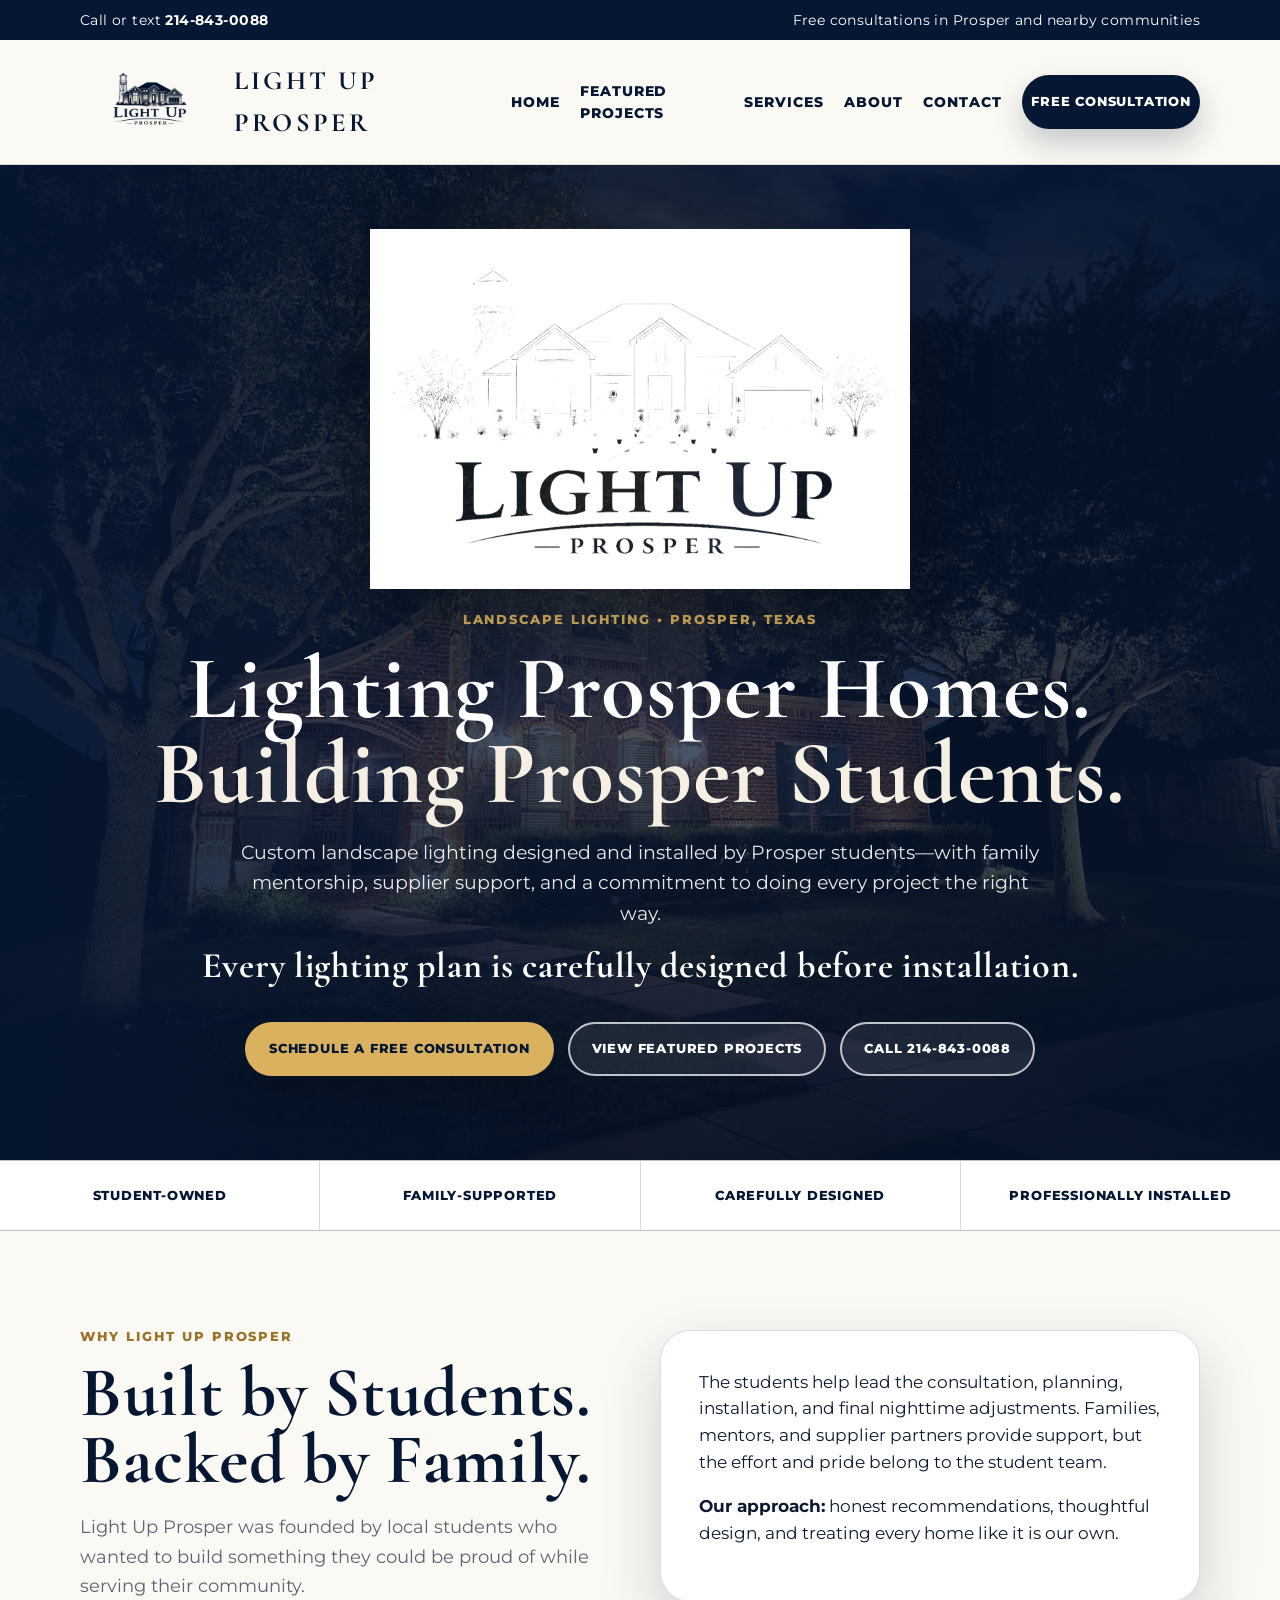
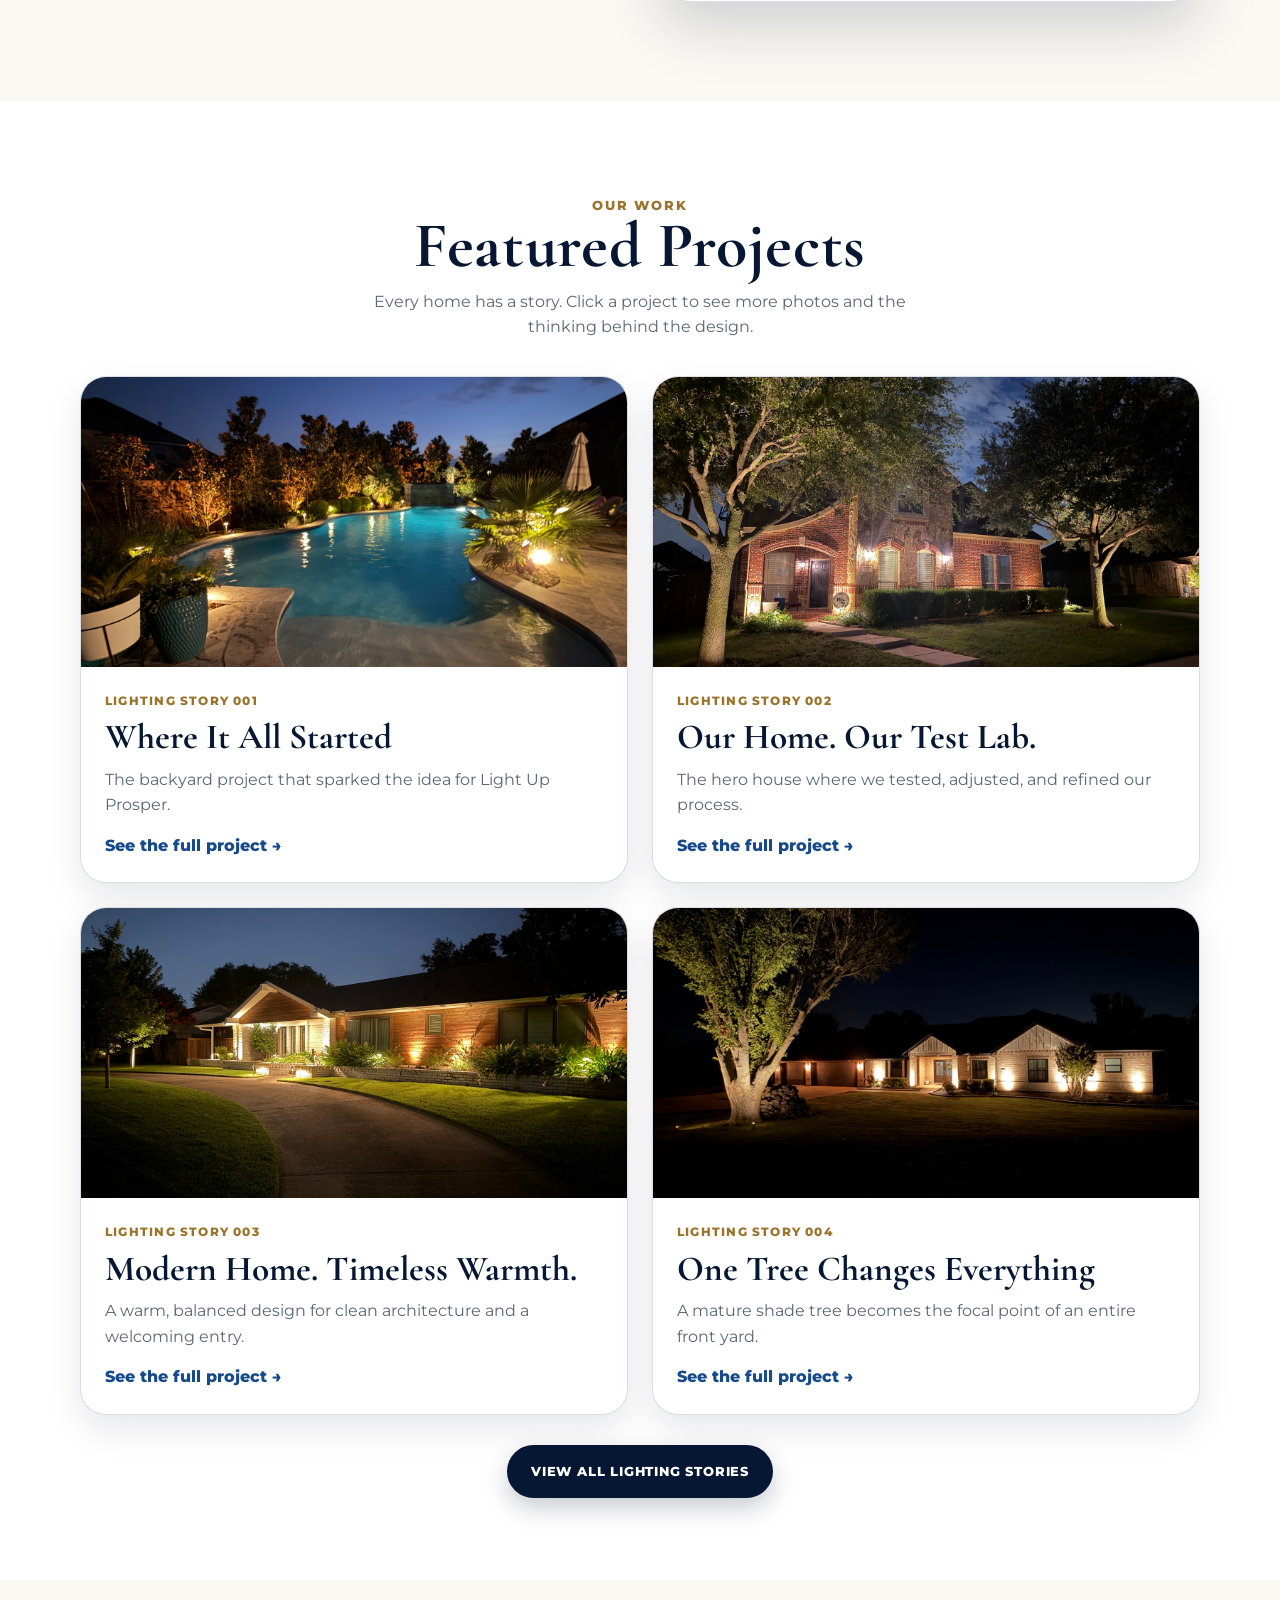
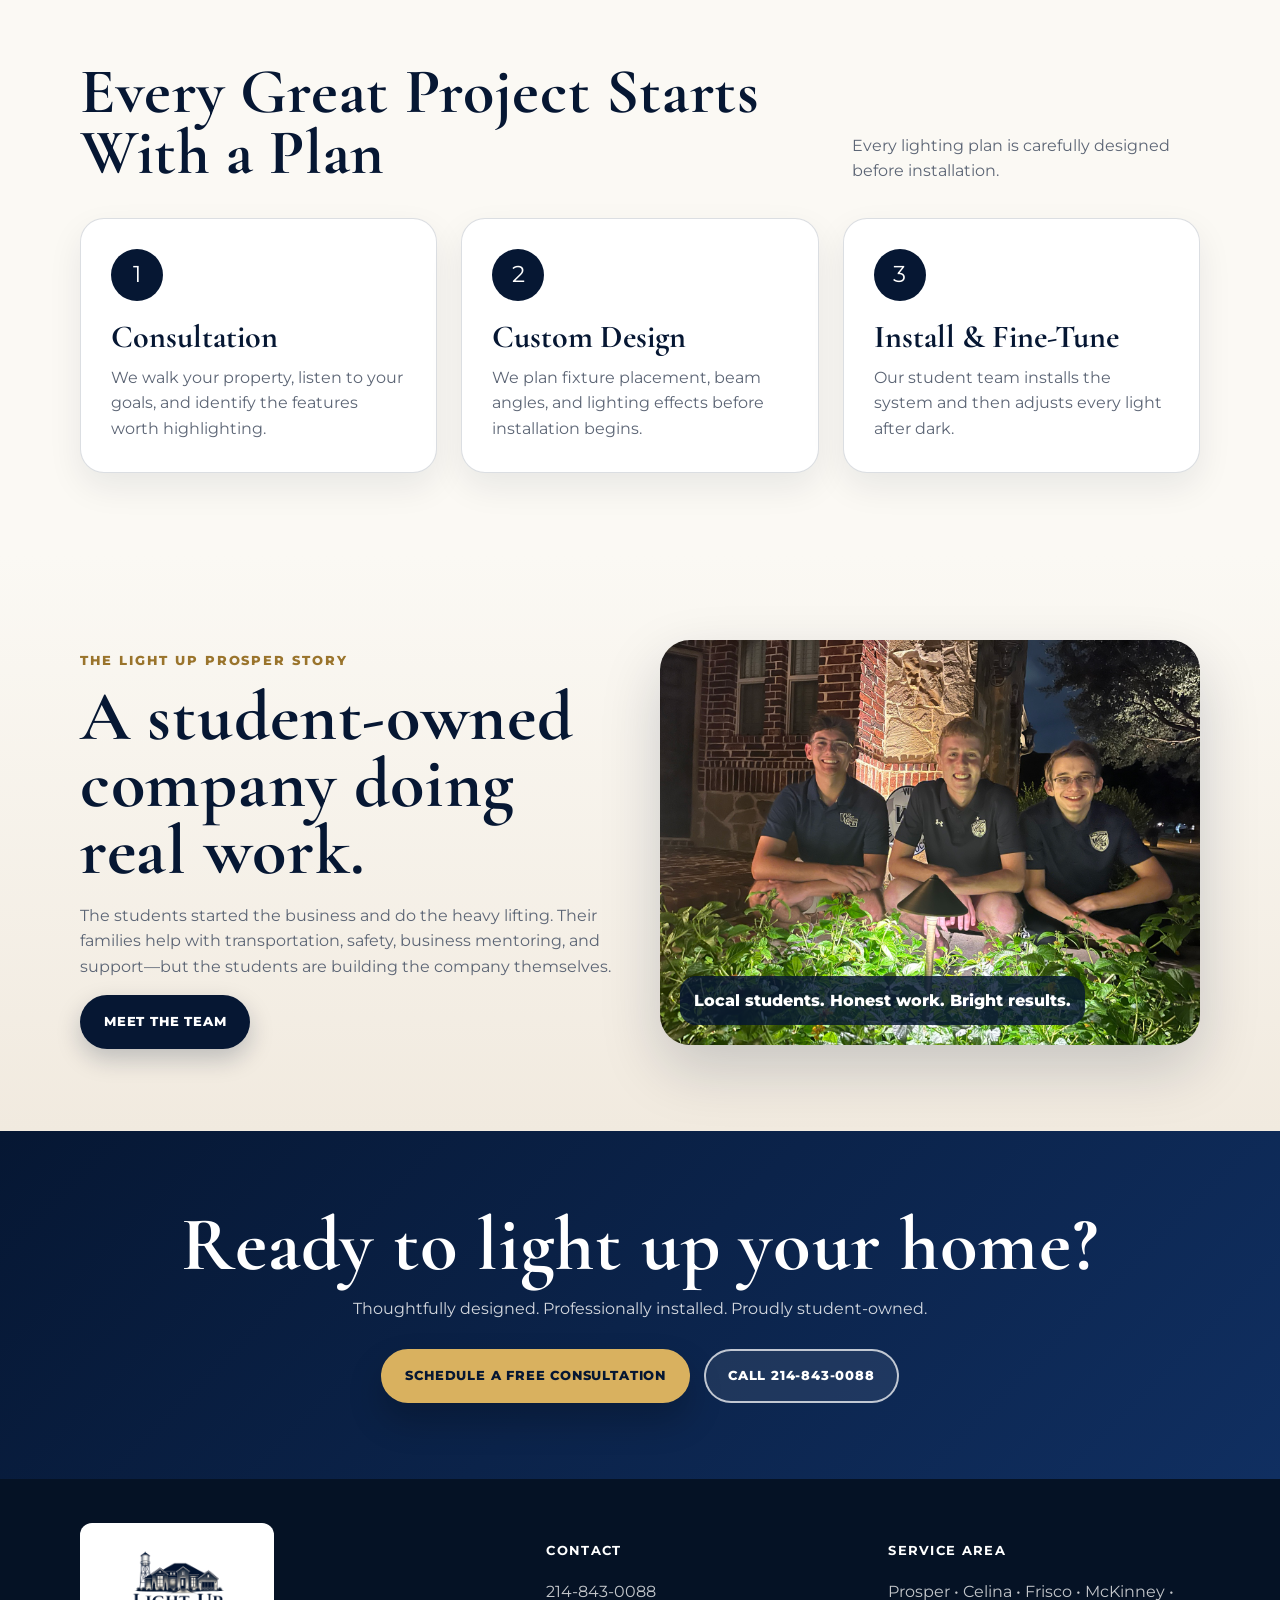
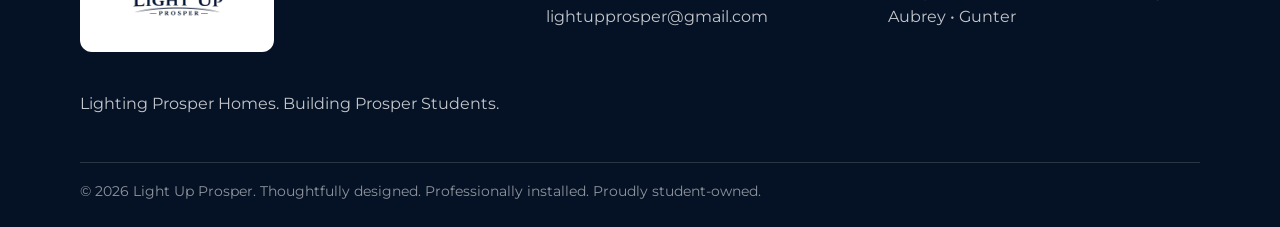
==== index.html @ 463d2bc6 "V1" ====
<!doctype html><html lang="en"><head><meta charset="utf-8"><meta name="viewport" content="width=device-width, initial-scale=1"><title>Light Up Prosper | Landscape Lighting in Prosper, TX</title><meta name="description" content="Student-owned landscape lighting in Prosper, Texas. Custom plans, thoughtful installation, and real project stories."><link rel="stylesheet" href="style.css"></head><body><div class="topbar"><div class="container"><span>Call or text <a href="tel:2148430088">214-843-0088</a></span><span>Free consultations in Prosper and nearby communities</span></div></div>
<header class="site-header"><div class="container nav"><a class="brand" href="index.html"><img src="logo.png" alt="Light Up Prosper logo"><span>Light Up Prosper</span></a><button class="nav-toggle" aria-label="Open navigation">Menu</button><nav class="links"><a class="active" href="index.html">Home</a><a class="" href="gallery.html">Featured Projects</a><a class="" href="services.html">Services</a><a class="" href="about.html">About</a><a class="" href="contact.html">Contact</a><a class="btn btn-primary nav-estimate" href="contact.html">Free Consultation</a></nav></div></header><main><section class="hero-art"><div class="hero-bg" role="img" aria-label="Prosper home lit with warm landscape lighting"></div><div class="hero-shade"></div><div class="container hero-art-content"><img class="hero-logo" src="white-logo.png" alt="Light Up Prosper"><p class="eyebrow">Landscape Lighting • Prosper, Texas</p><h1>Lighting Prosper Homes.<br><span>Building Prosper Students.</span></h1><p class="hero-copy">Custom landscape lighting designed and installed by Prosper students—with family mentorship, supplier support, and a commitment to doing every project the right way.</p><p class="hero-tagline">Every lighting plan is carefully designed before installation.</p><div class="hero-actions hero-actions-centered"><a class="btn btn-gold" href="contact.html">Schedule a Free Consultation</a><a class="btn btn-ghost" href="gallery.html">View Featured Projects</a><a class="btn btn-ghost" href="tel:2148430088">Call 214-843-0088</a></div></div></section>
<section class="trust-row"><div>Student-owned</div><div>Family-supported</div><div>Carefully designed</div><div>Professionally installed</div></section>
<section class="section art-section"><div class="container split"><div><p class="eyebrow dark">Why Light Up Prosper</p><h2>Built by Students. Backed by Family.</h2><p class="lead">Light Up Prosper was founded by local students who wanted to build something they could be proud of while serving their community.</p></div><div class="art-card"><p>The students help lead the consultation, planning, installation, and final nighttime adjustments. Families, mentors, and supplier partners provide support, but the effort and pride belong to the student team.</p><p><strong>Our approach:</strong> honest recommendations, thoughtful design, and treating every home like it is our own.</p></div></div></section>
<section class="section feature-project"><div class="container"><div class="section-title centered"><p class="eyebrow dark">Our Work</p><h2>Featured Projects</h2><p>Every home has a story. Click a project to see more photos and the thinking behind the design.</p></div><div class="featured-cards"><article class="featured-card"><a class="project-card-link" href="story-001.html"><div class="watermark-wrap"><img src="project-backyard.jpg" alt="Where It All Started"></div><div class="content"><div class="label">Lighting Story 001</div><h3>Where It All Started</h3><p>The backyard project that sparked the idea for Light Up Prosper.</p><span class="text-link">See the full project →</span></div></a></article><article class="featured-card"><a class="project-card-link" href="story-002.html"><div class="watermark-wrap"><img src="project-home.jpg" alt="Our Home. Our Test Lab."></div><div class="content"><div class="label">Lighting Story 002</div><h3>Our Home. Our Test Lab.</h3><p>The hero house where we tested, adjusted, and refined our process.</p><span class="text-link">See the full project →</span></div></a></article><article class="featured-card"><a class="project-card-link" href="story-003.html"><div class="watermark-wrap"><img src="project-modern.jpg" alt="Modern Home. Timeless Warmth."></div><div class="content"><div class="label">Lighting Story 003</div><h3>Modern Home. Timeless Warmth.</h3><p>A warm, balanced design for clean architecture and a welcoming entry.</p><span class="text-link">See the full project →</span></div></a></article><article class="featured-card"><a class="project-card-link" href="story-004.html"><div class="watermark-wrap"><img src="story4-cover.jpg" alt="One Tree Changes Everything"></div><div class="content"><div class="label">Lighting Story 004</div><h3>One Tree Changes Everything</h3><p>A mature shade tree becomes the focal point of an entire front yard.</p><span class="text-link">See the full project →</span></div></a></article></div><div style="text-align:center;margin-top:30px"><a class="btn btn-primary" href="gallery.html">View All Lighting Stories</a></div></div></section>
<section class="section why-section"><div class="container"><div class="section-title"><h2>Every Great Project Starts With a Plan</h2><p>Every lighting plan is carefully designed before installation.</p></div><div class="cards"><article class="card"><div class="icon">1</div><h3>Consultation</h3><p>We walk your property, listen to your goals, and identify the features worth highlighting.</p></article><article class="card"><div class="icon">2</div><h3>Custom Design</h3><p>We plan fixture placement, beam angles, and lighting effects before installation begins.</p></article><article class="card"><div class="icon">3</div><h3>Install & Fine-Tune</h3><p>Our student team installs the system and then adjusts every light after dark.</p></article></div></div></section>
<section class="section team-section"><div class="container split"><div class="team-copy"><p class="eyebrow dark">The Light Up Prosper Story</p><h2>A student-owned company doing real work.</h2><p>The students started the business and do the heavy lifting. Their families help with transportation, safety, business mentoring, and support—but the students are building the company themselves.</p><a class="btn btn-primary" href="about.html">Meet the Team</a></div><figure class="team-photo"><img src="team.jpg" alt="Light Up Prosper student team"><figcaption>Local students. Honest work. Bright results.</figcaption></figure></div></section></main><section class="cta"><div class="container"><h2>Ready to light up your home?</h2><p>Thoughtfully designed. Professionally installed. Proudly student-owned.</p><div class="hero-actions" style="justify-content:center"><a class="btn btn-gold" href="contact.html">Schedule a Free Consultation</a><a class="btn btn-ghost" href="tel:2148430088">Call 214-843-0088</a></div></div></section>
<footer class="site-footer"><div class="container"><div class="footer-grid"><div><span class="footer-logo-card"><img src="logo.png" alt="Light Up Prosper"></span><p>Lighting Prosper Homes. Building Prosper Students.</p></div><div><h4>Contact</h4><p><a href="tel:2148430088">214-843-0088</a><br><a href="mailto:lightupprosper@gmail.com">lightupprosper@gmail.com</a></p></div><div><h4>Service Area</h4><p>Prosper • Celina • Frisco • McKinney • Aubrey • Gunter</p></div></div><div class="footer-bottom">© 2026 Light Up Prosper. Thoughtfully designed. Professionally installed. Proudly student-owned.</div></div></footer><div class="mobile-cta"><a href="tel:2148430088">Call</a><a href="sms:2148430088">Text</a><a href="contact.html">Consult</a></div><script src="script.js"></script></body></html>
---- style.css ----
@import url('https://fonts.googleapis.com/css2?family=Cormorant+Garamond:wght@600;700&family=Montserrat:wght@400;500;600;700;800&display=swap');
:root{--navy:#061733;--navy-2:#0b2348;--blue:#174a8b;--gold:#d9b15f;--warm:#f6efe4;--paper:#fbf9f4;--ink:#0d1830;--muted:#5c6575;--line:rgba(6,23,51,.14);--shadow:0 24px 60px rgba(6,23,51,.18)}
*{box-sizing:border-box}html{scroll-behavior:smooth}body{margin:0;color:var(--ink);background:var(--paper);font-family:Montserrat,Arial,sans-serif;line-height:1.6}a{color:inherit;text-decoration:none}img{max-width:100%;display:block}.container{width:min(1120px,92vw);margin:auto}.topbar{background:var(--navy);color:white;font-size:.86rem;letter-spacing:.03em}.topbar .container{display:flex;justify-content:space-between;gap:20px;padding:9px 0;align-items:center}.topbar a{font-weight:700;color:white}.site-header{position:sticky;top:0;z-index:50;background:rgba(251,249,244,.94);backdrop-filter:blur(12px);border-bottom:1px solid var(--line)}.nav{display:flex;align-items:center;justify-content:space-between;gap:24px;padding:16px 0}.brand{display:flex;align-items:center;gap:16px}.brand img{width:138px;height:auto}.brand span{font-family:'Cormorant Garamond',Georgia,serif;font-size:1.65rem;font-weight:700;letter-spacing:.12em;color:var(--navy);text-transform:uppercase}.links{display:flex;align-items:center;gap:20px;font-size:.88rem;font-weight:800;text-transform:uppercase;letter-spacing:.07em}.links a{color:var(--navy)}.links a:hover{color:var(--blue)}.nav-toggle{display:none;background:var(--navy);color:white;border:0;border-radius:999px;padding:10px 14px;font-weight:800}.btn{display:inline-flex;align-items:center;justify-content:center;gap:8px;border-radius:999px;padding:14px 22px;font-weight:800;text-transform:uppercase;letter-spacing:.06em;font-size:.84rem;border:2px solid transparent;transition:.2s ease}.btn-primary{background:var(--navy);color:white;box-shadow:0 10px 24px rgba(6,23,51,.22)}.btn-primary:hover{transform:translateY(-2px);background:var(--blue)}.nav-estimate{min-width:162px;color:#fff!important;background:var(--navy)!important;box-shadow:0 14px 30px rgba(6,23,51,.22);white-space:nowrap}.btn-gold{background:var(--gold);color:var(--navy);border-color:var(--gold);box-shadow:0 18px 34px rgba(0,0,0,.22)}.btn-gold:hover{background:#f0c978;transform:translateY(-2px)}.btn-ghost{border-color:rgba(255,255,255,.72);color:white;background:rgba(255,255,255,.08)}.btn-ghost:hover{background:white;color:var(--navy)}
/* Homepage hero */
.hero-art{position:relative;min-height:calc(100vh - 118px);display:flex;align-items:center;overflow:hidden;background:#061733;color:white;text-align:center}.hero-bg{position:absolute;inset:0;background-image:url('hero-home.jpg');background-size:cover;background-position:center;filter:saturate(1.08) contrast(1.04);transform:scale(1.02)}.hero-shade{position:absolute;inset:0;background:radial-gradient(circle at 50% 22%,rgba(217,177,95,.18),transparent 28%),linear-gradient(90deg,rgba(6,23,51,.90),rgba(6,23,51,.68),rgba(6,23,51,.80)),linear-gradient(0deg,rgba(0,0,0,.55),rgba(0,0,0,.08) 48%,rgba(0,0,0,.45))}.hero-art-content{position:relative;z-index:1;padding:64px 0 84px}.hero-logo{width:min(560px,84vw);margin:0 auto 20px;filter:drop-shadow(0 22px 38px rgba(0,0,0,.35))}.eyebrow{color:var(--gold);font-weight:800;letter-spacing:.15em;text-transform:uppercase;font-size:.82rem}.eyebrow.dark{color:#9a742c}.hero-art h1,.section-title h2,.art-section h2,.team-copy h2,.cta h2,.page-hero h1{font-family:'Cormorant Garamond',Georgia,serif;line-height:.95;letter-spacing:.01em}.hero-art h1{font-size:clamp(3.1rem,7vw,7rem);margin:16px auto 22px;max-width:1080px}.hero-art h1 span{color:var(--warm)}.hero-copy{font-size:1.18rem;max-width:800px;margin:0 auto;color:rgba(255,255,255,.9)}.hero-actions{display:flex;flex-wrap:wrap;gap:14px;margin-top:28px}.hero-actions-centered{justify-content:center}.trust-row{display:grid;grid-template-columns:repeat(4,1fr);gap:1px;background:var(--line);border-top:1px solid var(--line);border-bottom:1px solid var(--line)}.trust-row div{background:white;padding:24px;text-align:center;font-weight:800;color:var(--navy);text-transform:uppercase;letter-spacing:.06em;font-size:.82rem}.section{padding:82px 0}.split{display:grid;grid-template-columns:1fr 1fr;gap:40px;align-items:center}.art-section h2,.team-copy h2{font-size:clamp(2.7rem,5.5vw,5rem);margin:10px 0 18px;color:var(--navy)}.lead{font-size:1.15rem;color:var(--muted);max-width:640px}.art-card{background:white;border:1px solid var(--line);border-radius:30px;padding:38px;box-shadow:var(--shadow);font-size:1.05rem}.art-card p{margin-top:0}.feature-project{background:white}.section-title{display:flex;justify-content:space-between;gap:30px;align-items:end;margin-bottom:34px}.section-title.centered{display:block;text-align:center;max-width:860px;margin:0 auto 36px}.section-title h2{font-size:clamp(2.4rem,5vw,4.4rem);margin:0;color:var(--navy)}.section-title p{max-width:560px;color:var(--muted);margin:0}.section-title.centered p{margin:12px auto 0}.project-grid{display:grid;grid-template-columns:1.25fr .75fr;gap:18px}.project-photo{margin:0;border-radius:28px;overflow:hidden;position:relative;min-height:280px;background:var(--navy);box-shadow:0 18px 50px rgba(6,23,51,.18)}.project-photo.large{grid-row:span 2;min-height:620px}.project-photo img{width:100%;height:100%;object-fit:cover}.project-photo figcaption{position:absolute;left:18px;bottom:18px;background:rgba(6,23,51,.82);color:white;border:1px solid rgba(255,255,255,.18);border-radius:999px;padding:9px 14px;font-size:.8rem;font-weight:800;text-transform:uppercase;letter-spacing:.06em}.cards{display:grid;grid-template-columns:repeat(3,1fr);gap:24px}.card{background:white;border:1px solid var(--line);border-radius:24px;padding:30px;box-shadow:0 14px 34px rgba(6,23,51,.08)}.icon{width:52px;height:52px;border-radius:50%;background:var(--navy);color:white;display:grid;place-items:center;font-size:1.45rem;margin-bottom:20px}.card h3{font-family:'Cormorant Garamond',Georgia,serif;color:var(--navy);font-size:2rem;line-height:1;margin:0 0 12px}.card p{color:var(--muted);margin:0}.team-section{background:linear-gradient(180deg,#fbf9f4,#f1eadf)}.team-copy p{color:var(--muted)}.team-photo{margin:0;border-radius:30px;overflow:hidden;box-shadow:var(--shadow);position:relative}.team-photo img{width:100%;height:100%;object-fit:cover}.team-photo figcaption{position:absolute;left:20px;bottom:20px;background:rgba(6,23,51,.82);color:white;border-radius:16px;padding:12px 14px;font-weight:800}.cta{background:linear-gradient(135deg,var(--navy),#102f61);color:white;text-align:center;padding:76px 0}.cta h2{font-size:clamp(2.6rem,6vw,5rem);line-height:1;margin:0 0 12px}.cta p{color:rgba(255,255,255,.82);margin:0 auto 26px;max-width:700px}.site-footer{background:#051225;color:white;padding:44px 0 24px}.footer-grid{display:grid;grid-template-columns:1.4fr 1fr 1fr;gap:30px}.footer-logo{width:190px;margin-bottom:16px}.site-footer p,.site-footer a{color:rgba(255,255,255,.76)}.site-footer h4{color:white;text-transform:uppercase;letter-spacing:.1em;font-size:.82rem}.footer-bottom{border-top:1px solid rgba(255,255,255,.15);margin-top:30px;padding-top:18px;color:rgba(255,255,255,.55);font-size:.85rem}.mobile-cta{position:fixed;left:0;right:0;bottom:0;z-index:60;display:none;background:white;border-top:1px solid var(--line);box-shadow:0 -12px 30px rgba(6,23,51,.15)}.mobile-cta a{flex:1;text-align:center;padding:13px 10px;font-weight:900;color:var(--navy)}.mobile-cta a:first-child{background:var(--navy);color:white}
/* keep interior pages readable if they use old classes */
.page-hero{background:linear-gradient(135deg,var(--navy),#12356d);color:white;padding:92px 0 66px}.page-hero h1{font-size:clamp(3rem,7vw,6rem);margin:12px 0}.page-hero p{max-width:760px;color:rgba(255,255,255,.85)}.panel{background:white;border:1px solid var(--line);border-radius:30px;padding:38px;box-shadow:var(--shadow)}.panel.dark{background:var(--navy);color:white}.panel.dark p{color:rgba(255,255,255,.78)}.panel h2{font-family:'Cormorant Garamond',Georgia,serif;font-size:3.2rem;line-height:1;margin:0 0 16px}.list{display:grid;gap:13px;margin:24px 0 0}.list div{display:flex;gap:12px;align-items:flex-start}.check{color:var(--gold);font-weight:900}.gallery-grid{display:grid;grid-template-columns:repeat(3,1fr);gap:18px}.photo-box{min-height:250px;border-radius:24px;background:linear-gradient(135deg,var(--navy),var(--blue));display:flex;align-items:end;padding:24px;color:white;box-shadow:0 14px 34px rgba(6,23,51,.18);position:relative;overflow:hidden}.photo-box span{position:relative;font-weight:800}.form{display:grid;gap:14px}.form input,.form textarea,.form select{width:100%;padding:14px 16px;border:1px solid var(--line);border-radius:14px;font:inherit;background:white}.form textarea{min-height:140px}
@media(max-width:900px){.brand img{width:110px}.brand span{font-size:1.1rem}.nav-toggle{display:block}.links{position:absolute;left:0;right:0;top:100%;background:var(--paper);border-bottom:1px solid var(--line);display:none;flex-direction:column;align-items:flex-start;padding:18px 4vw}.links.open{display:flex}.hero-art{min-height:auto}.hero-art-content{padding:46px 0 62px}.hero-logo{width:min(480px,86vw)}.split,.project-grid{grid-template-columns:1fr}.project-photo.large{min-height:360px}.trust-row{grid-template-columns:repeat(2,1fr)}.cards,.gallery-grid,.footer-grid{grid-template-columns:1fr}.section-title{display:block}.section{padding:58px 0}.mobile-cta{display:flex}body{padding-bottom:54px}.hero-art h1{font-size:clamp(2.9rem,11vw,4.6rem)}}
@media(max-width:520px){.topbar .container{display:block;text-align:center}.brand img{width:88px}.brand span{display:none}.trust-row{grid-template-columns:1fr}.hero-actions .btn{width:100%}.hero-art h1{font-size:2.9rem}.art-card{padding:26px}.project-photo,.project-photo.large{min-height:270px}.hero-shade{background:linear-gradient(90deg,rgba(6,23,51,.92),rgba(6,23,51,.74)),linear-gradient(0deg,rgba(0,0,0,.55),rgba(0,0,0,.15))}}

/* Version 1.4: clickable featured projects and story pages */
.hero-tagline{font-size:clamp(1.45rem,3vw,2.25rem);font-family:'Cormorant Garamond',Georgia,serif;font-weight:700;margin:8px auto 16px;color:#fff;letter-spacing:.02em}.hero-logo{max-height:360px;object-fit:contain}.project-card-link{display:block;height:100%}.featured-cards{display:grid;grid-template-columns:repeat(2,1fr);gap:24px}.featured-card{background:white;border:1px solid var(--line);border-radius:26px;overflow:hidden;box-shadow:0 14px 34px rgba(6,23,51,.1);transition:transform .2s ease,box-shadow .2s ease}.featured-card:hover{transform:translateY(-4px);box-shadow:0 22px 50px rgba(6,23,51,.17)}.featured-card img{width:100%;height:290px;object-fit:cover}.featured-card .content{padding:24px}.featured-card .label{color:#9a742c;text-transform:uppercase;font-weight:800;letter-spacing:.1em;font-size:.76rem}.featured-card h3{font-family:'Cormorant Garamond',Georgia,serif;font-size:2.2rem;line-height:1;margin:9px 0 12px;color:var(--navy)}.featured-card p{color:var(--muted);margin:0 0 15px}.text-link{font-weight:800;color:var(--blue)}.story-hero{padding:76px 0 46px;background:linear-gradient(135deg,var(--navy),#12356d);color:white}.story-hero h1{font-family:'Cormorant Garamond',Georgia,serif;font-size:clamp(3rem,7vw,6rem);line-height:.95;margin:12px 0}.story-hero p{max-width:760px;color:rgba(255,255,255,.84);font-size:1.08rem}.story-layout{display:grid;grid-template-columns:minmax(0,1.5fr) minmax(260px,.5fr);gap:36px;align-items:start}.story-copy{font-size:1.04rem}.story-copy h2{font-family:'Cormorant Garamond',Georgia,serif;font-size:3rem;line-height:1;color:var(--navy)}.story-aside{background:white;border:1px solid var(--line);border-radius:24px;padding:26px;position:sticky;top:130px;box-shadow:0 14px 34px rgba(6,23,51,.08)}.story-aside h3{font-family:'Cormorant Garamond',Georgia,serif;font-size:2rem;color:var(--navy);margin:0 0 14px}.story-aside ul{padding-left:20px;margin:0}.story-gallery{display:grid;grid-template-columns:repeat(2,1fr);gap:18px;margin-top:34px}.story-gallery figure{margin:0;border-radius:22px;overflow:hidden;position:relative;background:var(--navy);min-height:280px}.story-gallery img{width:100%;height:100%;object-fit:cover}.story-gallery figure:first-child{grid-column:1/-1;min-height:480px}.watermarked:after{content:'';position:absolute;right:16px;bottom:16px;width:120px;height:70px;background:url('white-logo.png') center/contain no-repeat;opacity:.28;pointer-events:none}.back-link{display:inline-block;margin-bottom:22px;font-weight:800;color:var(--blue)}.footer-logo-card{display:inline-block;background:white;border-radius:12px;padding:8px 12px;margin-bottom:15px}.footer-logo-card img{width:170px}.project-kicker{color:#9a742c;text-transform:uppercase;font-weight:800;letter-spacing:.12em;font-size:.8rem}
@media(max-width:900px){.featured-cards,.story-layout{grid-template-columns:1fr}.story-aside{position:static}.story-gallery figure:first-child{min-height:340px}}
@media(max-width:560px){.featured-card img{height:230px}.story-gallery{grid-template-columns:1fr}.story-gallery figure:first-child{grid-column:auto;min-height:270px}.story-gallery figure{min-height:240px}.watermarked:after{width:90px;height:50px}}
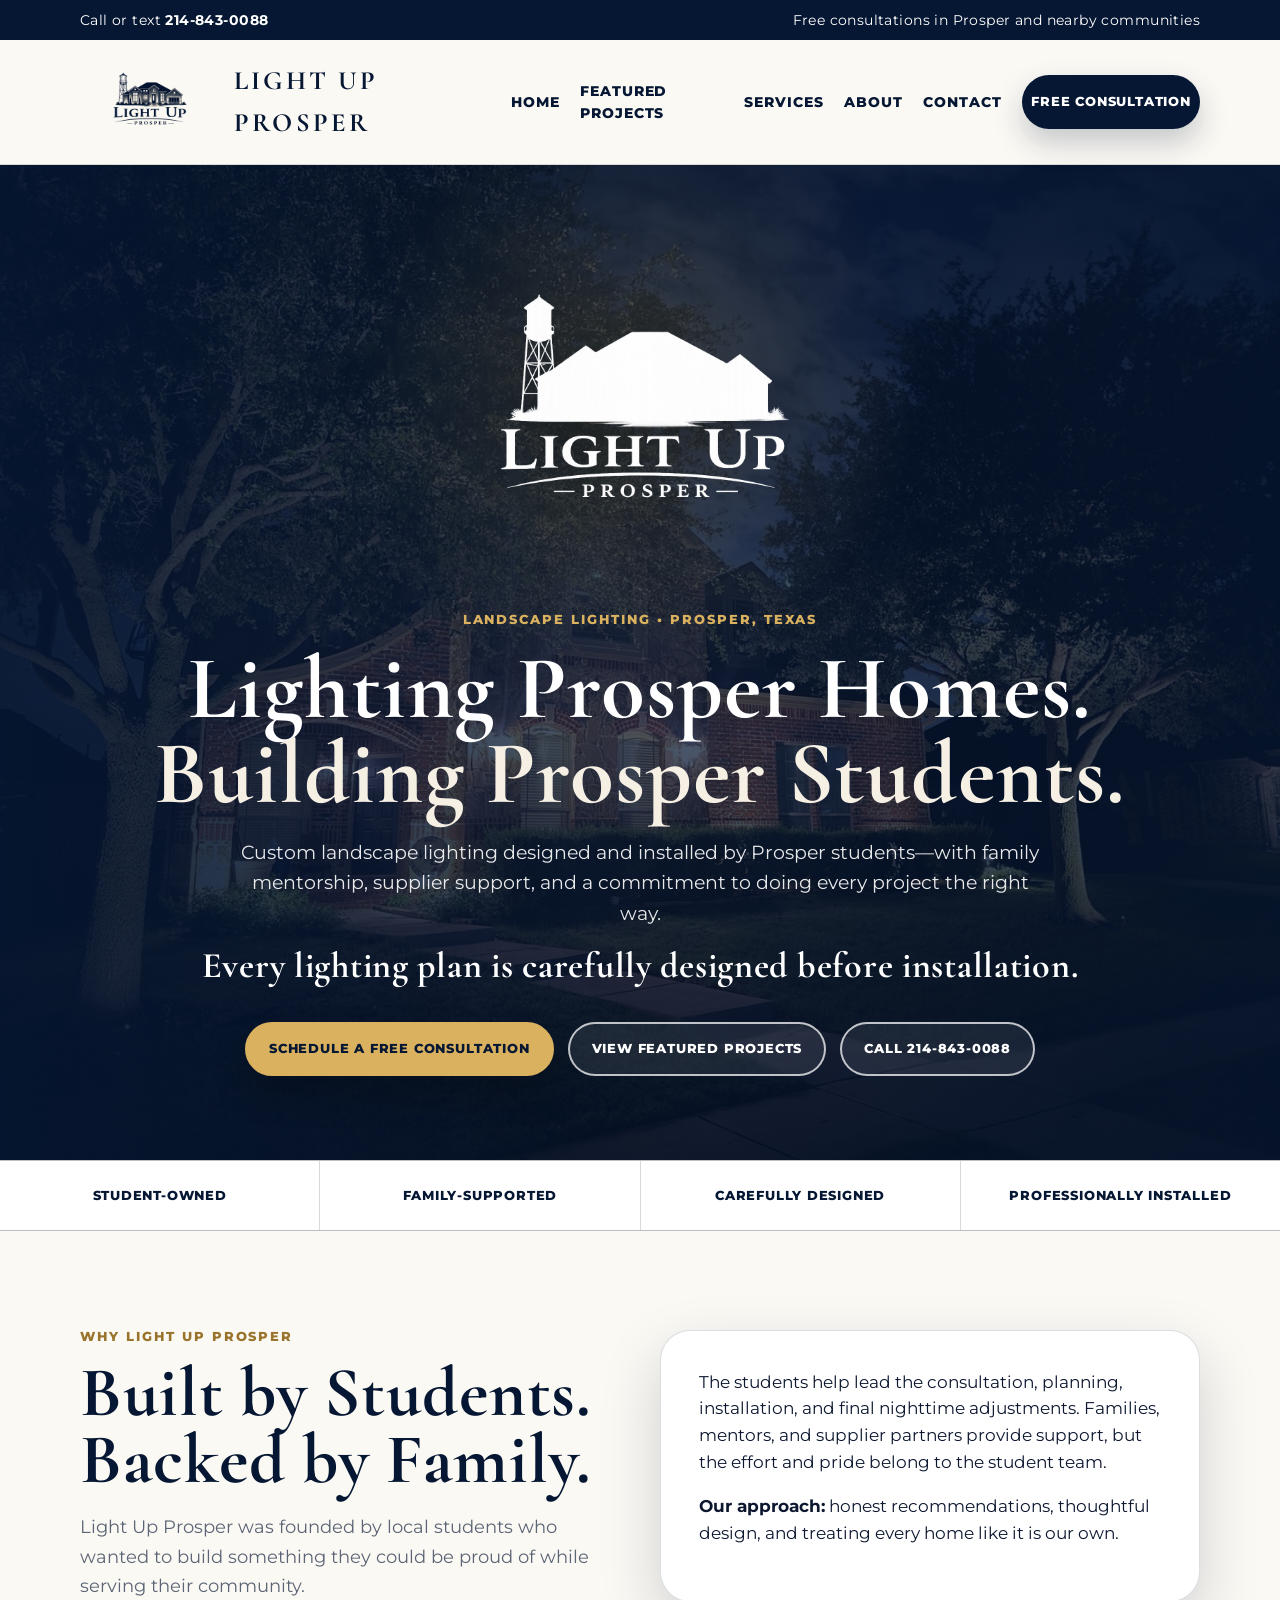
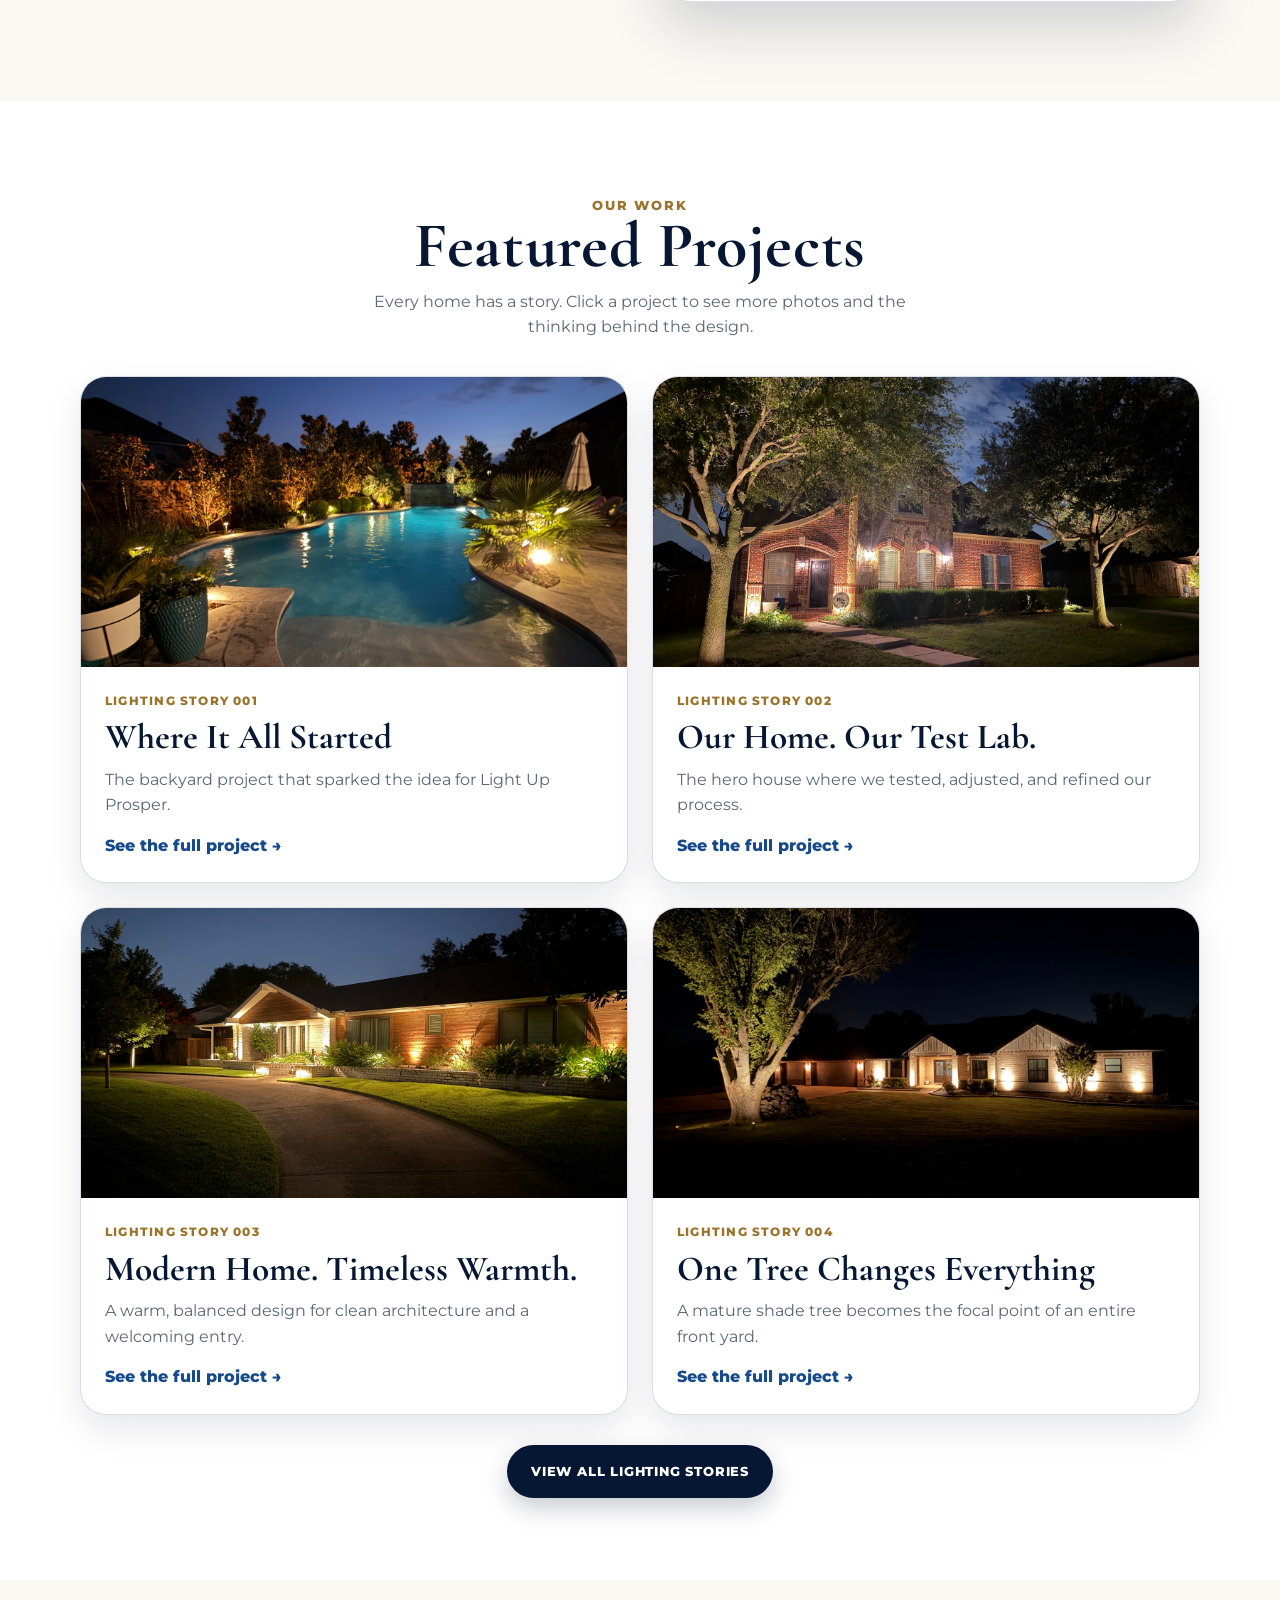
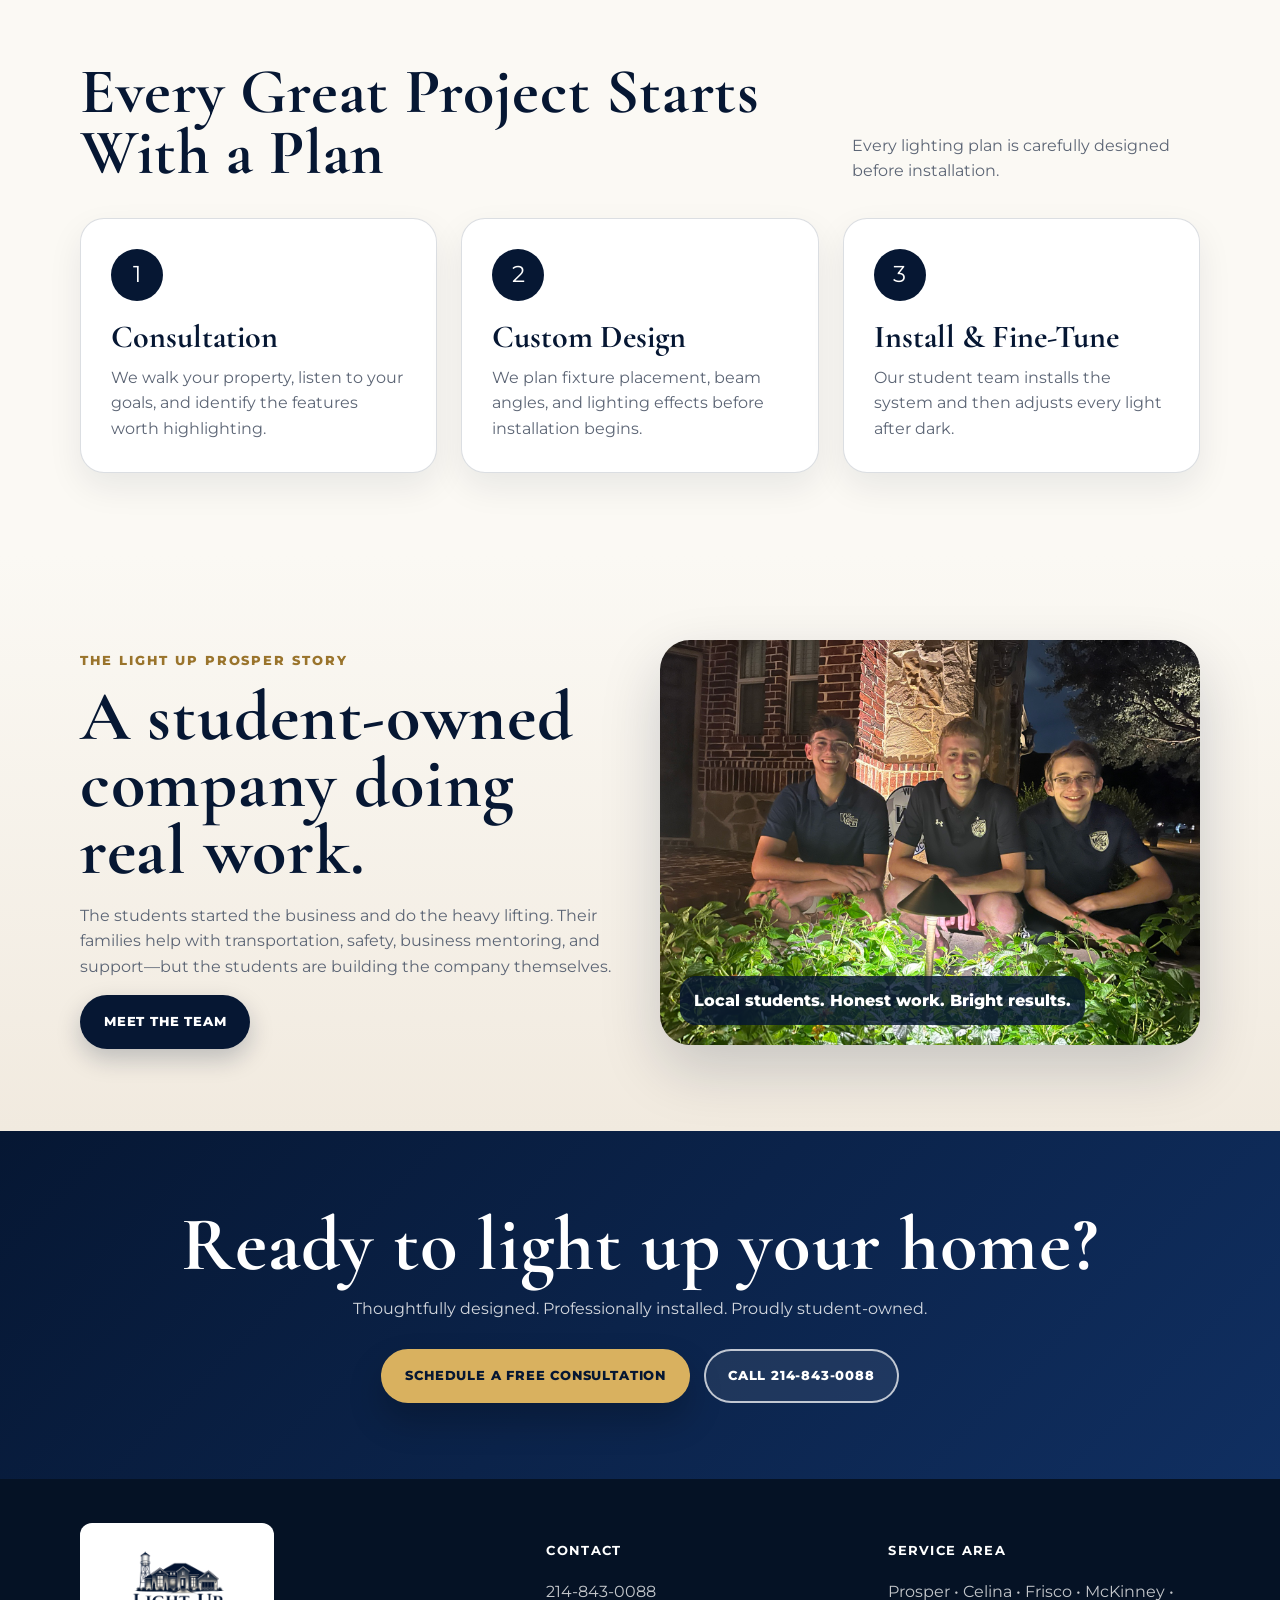
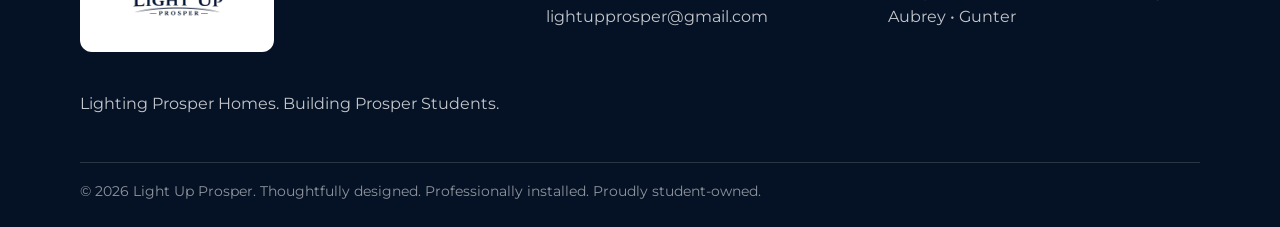
==== commit 5bb57e8b: "V1.4.2" ====
--- a/index.html
+++ b/index.html
@@ -1,8 +1,8 @@
-<!doctype html><html lang="en"><head><meta charset="utf-8"><meta name="viewport" content="width=device-width, initial-scale=1"><title>Light Up Prosper | Landscape Lighting in Prosper, TX</title><meta name="description" content="Student-owned landscape lighting in Prosper, Texas. Custom plans, thoughtful installation, and real project stories."><link rel="stylesheet" href="style.css"></head><body><div class="topbar"><div class="container"><span>Call or text <a href="tel:2148430088">214-843-0088</a></span><span>Free consultations in Prosper and nearby communities</span></div></div>
-<header class="site-header"><div class="container nav"><a class="brand" href="index.html"><img src="logo.png" alt="Light Up Prosper logo"><span>Light Up Prosper</span></a><button class="nav-toggle" aria-label="Open navigation">Menu</button><nav class="links"><a class="active" href="index.html">Home</a><a class="" href="gallery.html">Featured Projects</a><a class="" href="services.html">Services</a><a class="" href="about.html">About</a><a class="" href="contact.html">Contact</a><a class="btn btn-primary nav-estimate" href="contact.html">Free Consultation</a></nav></div></header><main><section class="hero-art"><div class="hero-bg" role="img" aria-label="Prosper home lit with warm landscape lighting"></div><div class="hero-shade"></div><div class="container hero-art-content"><img class="hero-logo" src="white-logo.png" alt="Light Up Prosper"><p class="eyebrow">Landscape Lighting • Prosper, Texas</p><h1>Lighting Prosper Homes.<br><span>Building Prosper Students.</span></h1><p class="hero-copy">Custom landscape lighting designed and installed by Prosper students—with family mentorship, supplier support, and a commitment to doing every project the right way.</p><p class="hero-tagline">Every lighting plan is carefully designed before installation.</p><div class="hero-actions hero-actions-centered"><a class="btn btn-gold" href="contact.html">Schedule a Free Consultation</a><a class="btn btn-ghost" href="gallery.html">View Featured Projects</a><a class="btn btn-ghost" href="tel:2148430088">Call 214-843-0088</a></div></div></section>
+<!doctype html><html lang="en"><head><meta charset="utf-8"><meta name="viewport" content="width=device-width, initial-scale=1"><title>Light Up Prosper | Landscape Lighting in Prosper, TX</title><meta name="description" content="Student-owned landscape lighting in Prosper, Texas. Custom plans, thoughtful installation, and real project stories."><link rel="stylesheet" href="/style.css?v=1.4.2"></head><body><div class="topbar"><div class="container"><span>Call or text <a href="tel:2148430088">214-843-0088</a></span><span>Free consultations in Prosper and nearby communities</span></div></div>
+<header class="site-header"><div class="container nav"><a class="brand" href="/"><img src="logo.png" alt="Light Up Prosper logo"><span>Light Up Prosper</span></a><button class="nav-toggle" aria-label="Open navigation">Menu</button><nav class="links"><a class="active" href="/">Home</a><a class="" href="gallery.html">Featured Projects</a><a class="" href="services.html">Services</a><a class="" href="about.html">About</a><a class="" href="contact.html">Contact</a><a class="btn btn-primary nav-estimate" href="contact.html">Free Consultation</a></nav></div></header><main><section class="hero-art"><div class="hero-bg" role="img" aria-label="Prosper home lit with warm landscape lighting"></div><div class="hero-shade"></div><div class="container hero-art-content"><img class="hero-logo" src="white-logo.png" alt="Light Up Prosper"><p class="eyebrow">Landscape Lighting • Prosper, Texas</p><h1>Lighting Prosper Homes.<br><span>Building Prosper Students.</span></h1><p class="hero-copy">Custom landscape lighting designed and installed by Prosper students—with family mentorship, supplier support, and a commitment to doing every project the right way.</p><p class="hero-tagline">Every lighting plan is carefully designed before installation.</p><div class="hero-actions hero-actions-centered"><a class="btn btn-gold" href="contact.html">Schedule a Free Consultation</a><a class="btn btn-ghost" href="gallery.html">View Featured Projects</a><a class="btn btn-ghost" href="tel:2148430088">Call 214-843-0088</a></div></div></section>
 <section class="trust-row"><div>Student-owned</div><div>Family-supported</div><div>Carefully designed</div><div>Professionally installed</div></section>
 <section class="section art-section"><div class="container split"><div><p class="eyebrow dark">Why Light Up Prosper</p><h2>Built by Students. Backed by Family.</h2><p class="lead">Light Up Prosper was founded by local students who wanted to build something they could be proud of while serving their community.</p></div><div class="art-card"><p>The students help lead the consultation, planning, installation, and final nighttime adjustments. Families, mentors, and supplier partners provide support, but the effort and pride belong to the student team.</p><p><strong>Our approach:</strong> honest recommendations, thoughtful design, and treating every home like it is our own.</p></div></div></section>
 <section class="section feature-project"><div class="container"><div class="section-title centered"><p class="eyebrow dark">Our Work</p><h2>Featured Projects</h2><p>Every home has a story. Click a project to see more photos and the thinking behind the design.</p></div><div class="featured-cards"><article class="featured-card"><a class="project-card-link" href="story-001.html"><div class="watermark-wrap"><img src="project-backyard.jpg" alt="Where It All Started"></div><div class="content"><div class="label">Lighting Story 001</div><h3>Where It All Started</h3><p>The backyard project that sparked the idea for Light Up Prosper.</p><span class="text-link">See the full project →</span></div></a></article><article class="featured-card"><a class="project-card-link" href="story-002.html"><div class="watermark-wrap"><img src="project-home.jpg" alt="Our Home. Our Test Lab."></div><div class="content"><div class="label">Lighting Story 002</div><h3>Our Home. Our Test Lab.</h3><p>The hero house where we tested, adjusted, and refined our process.</p><span class="text-link">See the full project →</span></div></a></article><article class="featured-card"><a class="project-card-link" href="story-003.html"><div class="watermark-wrap"><img src="project-modern.jpg" alt="Modern Home. Timeless Warmth."></div><div class="content"><div class="label">Lighting Story 003</div><h3>Modern Home. Timeless Warmth.</h3><p>A warm, balanced design for clean architecture and a welcoming entry.</p><span class="text-link">See the full project →</span></div></a></article><article class="featured-card"><a class="project-card-link" href="story-004.html"><div class="watermark-wrap"><img src="story4-cover.jpg" alt="One Tree Changes Everything"></div><div class="content"><div class="label">Lighting Story 004</div><h3>One Tree Changes Everything</h3><p>A mature shade tree becomes the focal point of an entire front yard.</p><span class="text-link">See the full project →</span></div></a></article></div><div style="text-align:center;margin-top:30px"><a class="btn btn-primary" href="gallery.html">View All Lighting Stories</a></div></div></section>
 <section class="section why-section"><div class="container"><div class="section-title"><h2>Every Great Project Starts With a Plan</h2><p>Every lighting plan is carefully designed before installation.</p></div><div class="cards"><article class="card"><div class="icon">1</div><h3>Consultation</h3><p>We walk your property, listen to your goals, and identify the features worth highlighting.</p></article><article class="card"><div class="icon">2</div><h3>Custom Design</h3><p>We plan fixture placement, beam angles, and lighting effects before installation begins.</p></article><article class="card"><div class="icon">3</div><h3>Install & Fine-Tune</h3><p>Our student team installs the system and then adjusts every light after dark.</p></article></div></div></section>
 <section class="section team-section"><div class="container split"><div class="team-copy"><p class="eyebrow dark">The Light Up Prosper Story</p><h2>A student-owned company doing real work.</h2><p>The students started the business and do the heavy lifting. Their families help with transportation, safety, business mentoring, and support—but the students are building the company themselves.</p><a class="btn btn-primary" href="about.html">Meet the Team</a></div><figure class="team-photo"><img src="team.jpg" alt="Light Up Prosper student team"><figcaption>Local students. Honest work. Bright results.</figcaption></figure></div></section></main><section class="cta"><div class="container"><h2>Ready to light up your home?</h2><p>Thoughtfully designed. Professionally installed. Proudly student-owned.</p><div class="hero-actions" style="justify-content:center"><a class="btn btn-gold" href="contact.html">Schedule a Free Consultation</a><a class="btn btn-ghost" href="tel:2148430088">Call 214-843-0088</a></div></div></section>
-<footer class="site-footer"><div class="container"><div class="footer-grid"><div><span class="footer-logo-card"><img src="logo.png" alt="Light Up Prosper"></span><p>Lighting Prosper Homes. Building Prosper Students.</p></div><div><h4>Contact</h4><p><a href="tel:2148430088">214-843-0088</a><br><a href="mailto:lightupprosper@gmail.com">lightupprosper@gmail.com</a></p></div><div><h4>Service Area</h4><p>Prosper • Celina • Frisco • McKinney • Aubrey • Gunter</p></div></div><div class="footer-bottom">© 2026 Light Up Prosper. Thoughtfully designed. Professionally installed. Proudly student-owned.</div></div></footer><div class="mobile-cta"><a href="tel:2148430088">Call</a><a href="sms:2148430088">Text</a><a href="contact.html">Consult</a></div><script src="script.js"></script></body></html>+<footer class="site-footer"><div class="container"><div class="footer-grid"><div><span class="footer-logo-card"><img src="logo.png" alt="Light Up Prosper"></span><p>Lighting Prosper Homes. Building Prosper Students.</p></div><div><h4>Contact</h4><p><a href="tel:2148430088">214-843-0088</a><br><a href="mailto:lightupprosper@gmail.com">lightupprosper@gmail.com</a></p></div><div><h4>Service Area</h4><p>Prosper • Celina • Frisco • McKinney • Aubrey • Gunter</p></div></div><div class="footer-bottom">© 2026 Light Up Prosper. Thoughtfully designed. Professionally installed. Proudly student-owned.</div></div></footer><div class="mobile-cta"><a href="tel:2148430088">Call</a><a href="sms:2148430088">Text</a><a href="contact.html">Consult</a></div><script src="/script.js?v=1.4.2"></script></body></html>
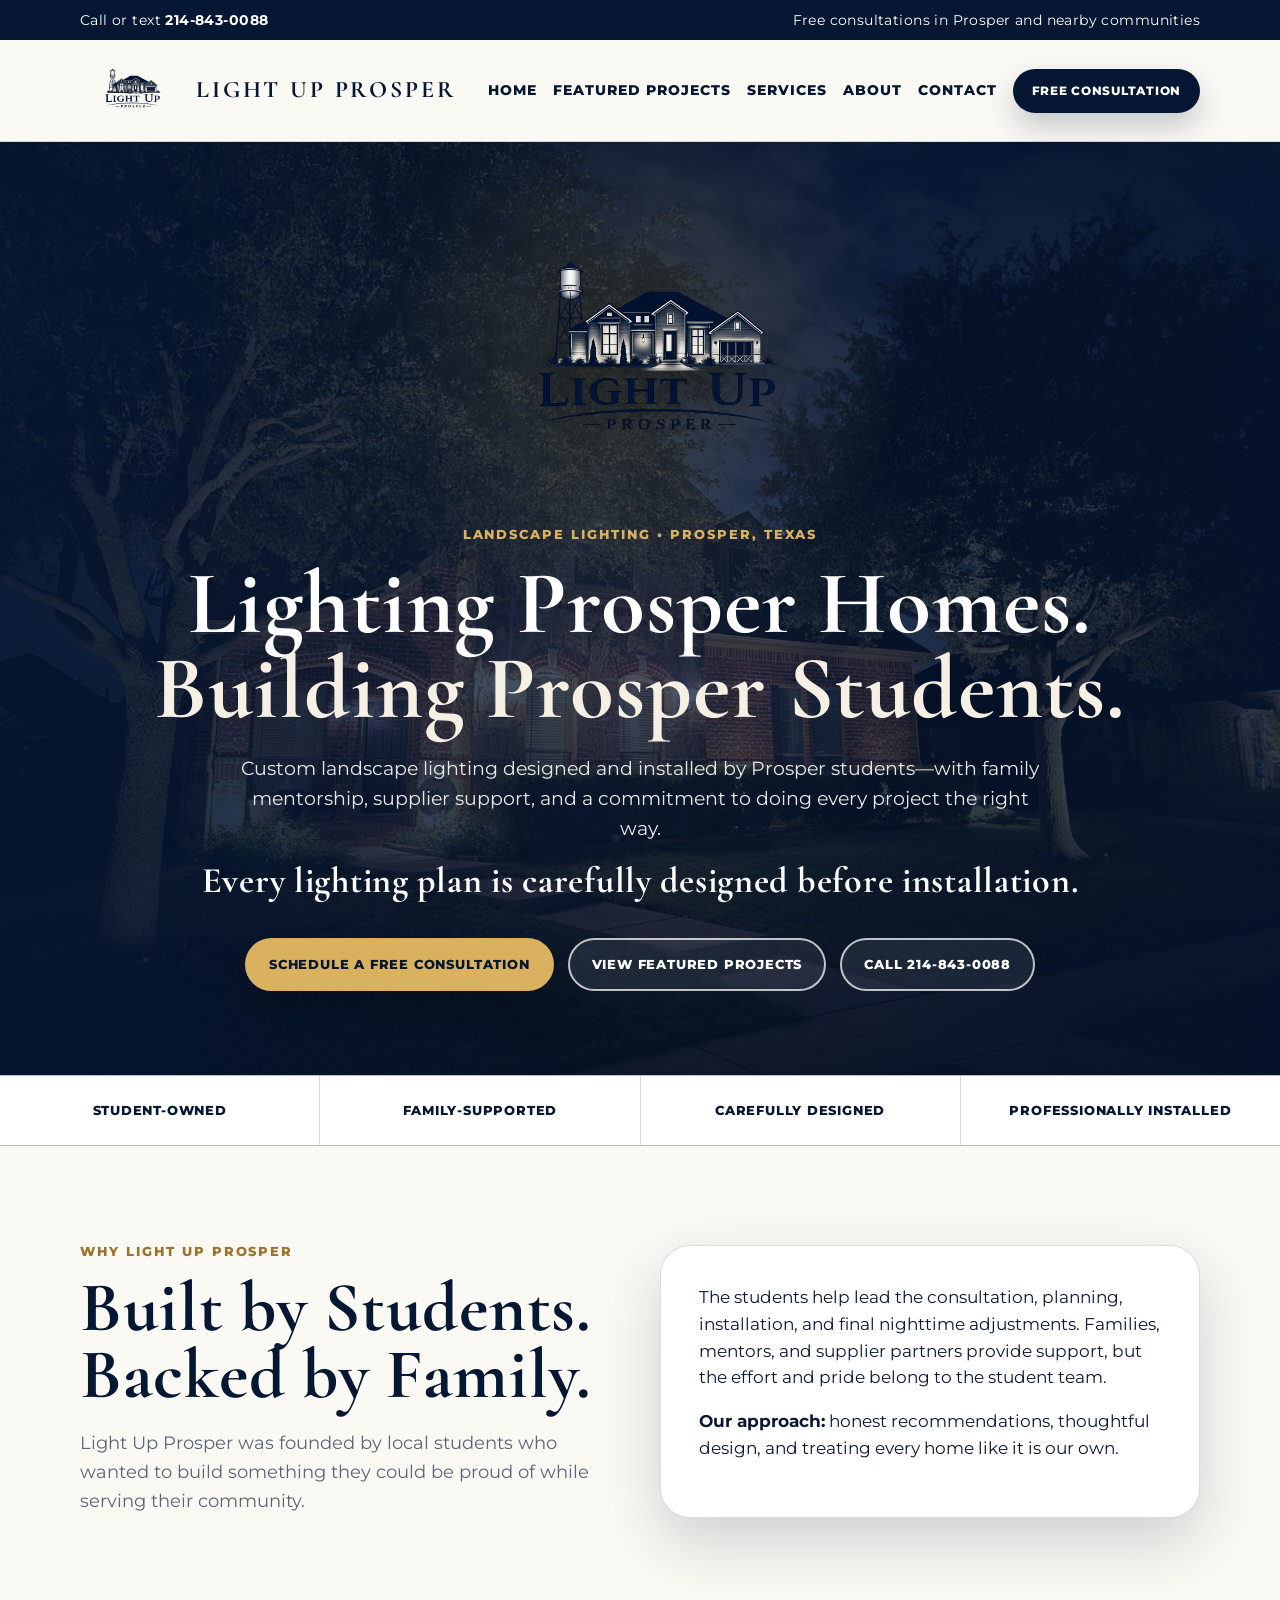
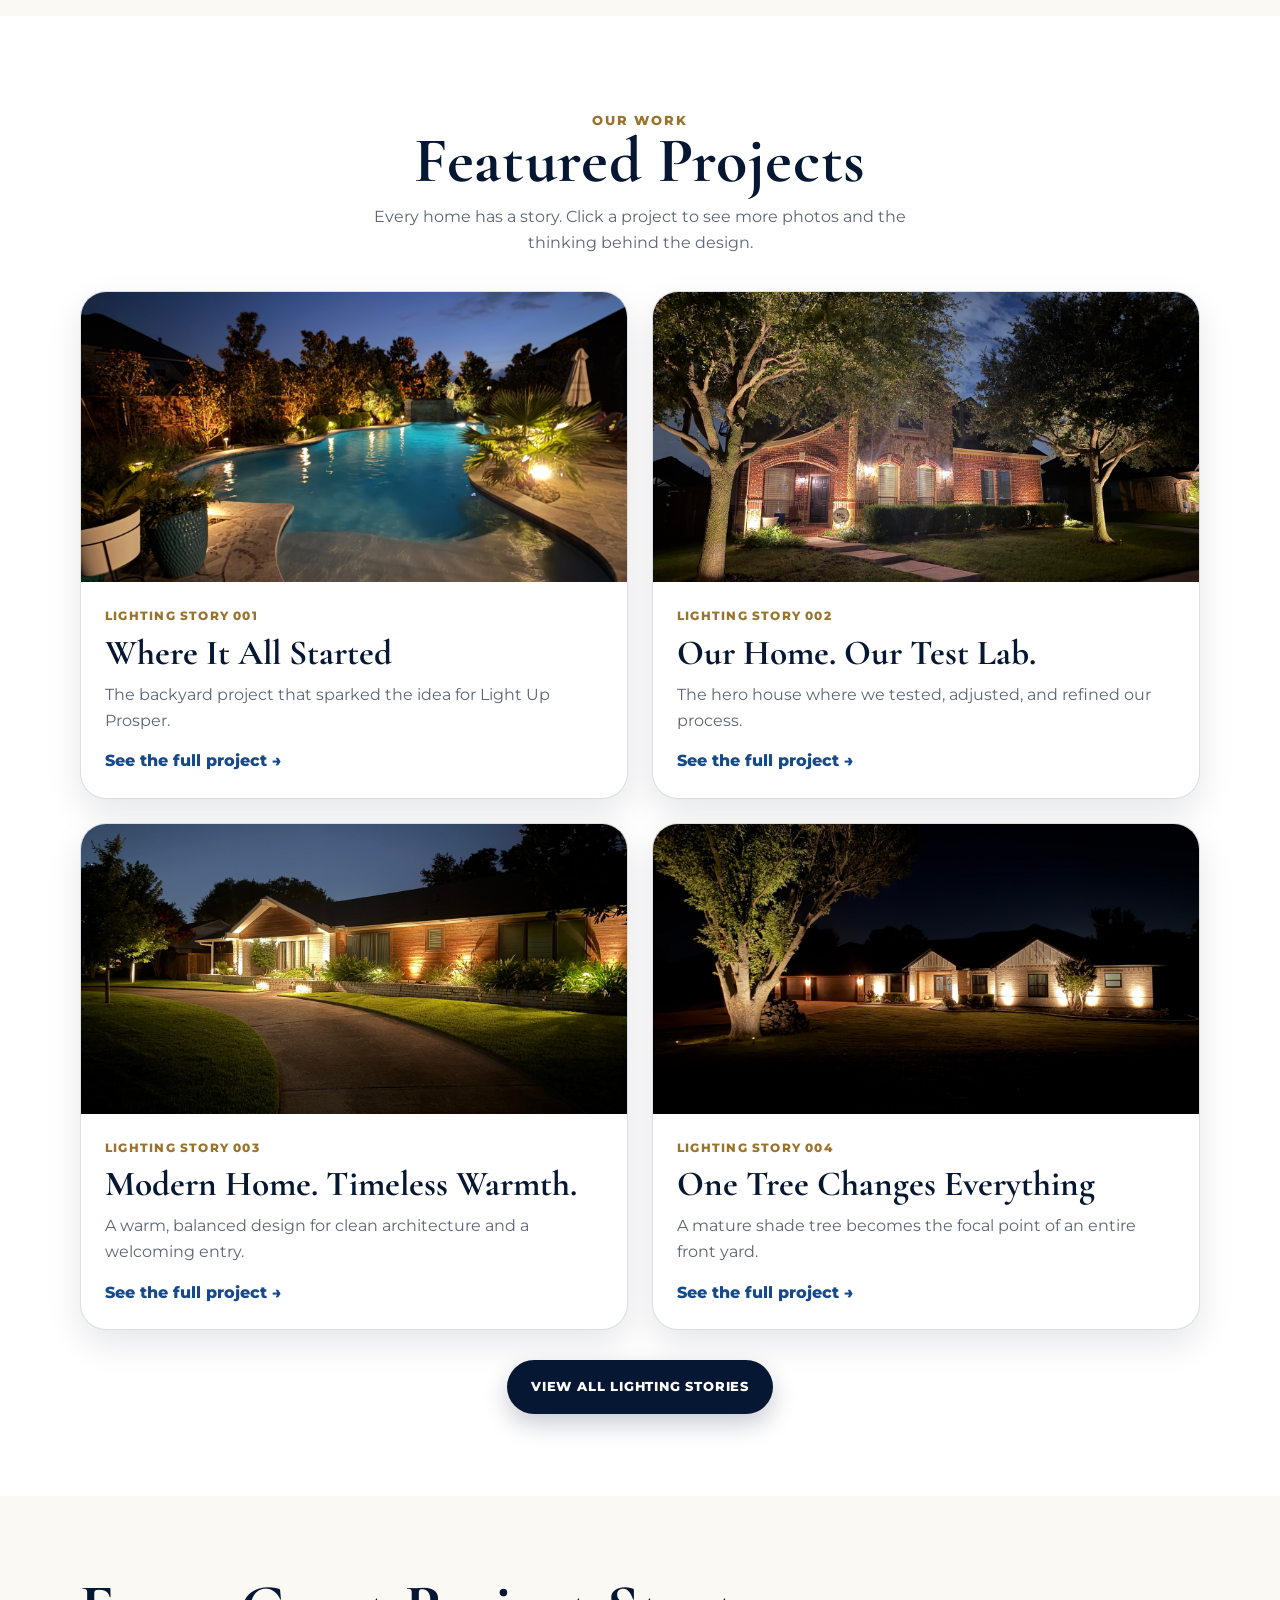
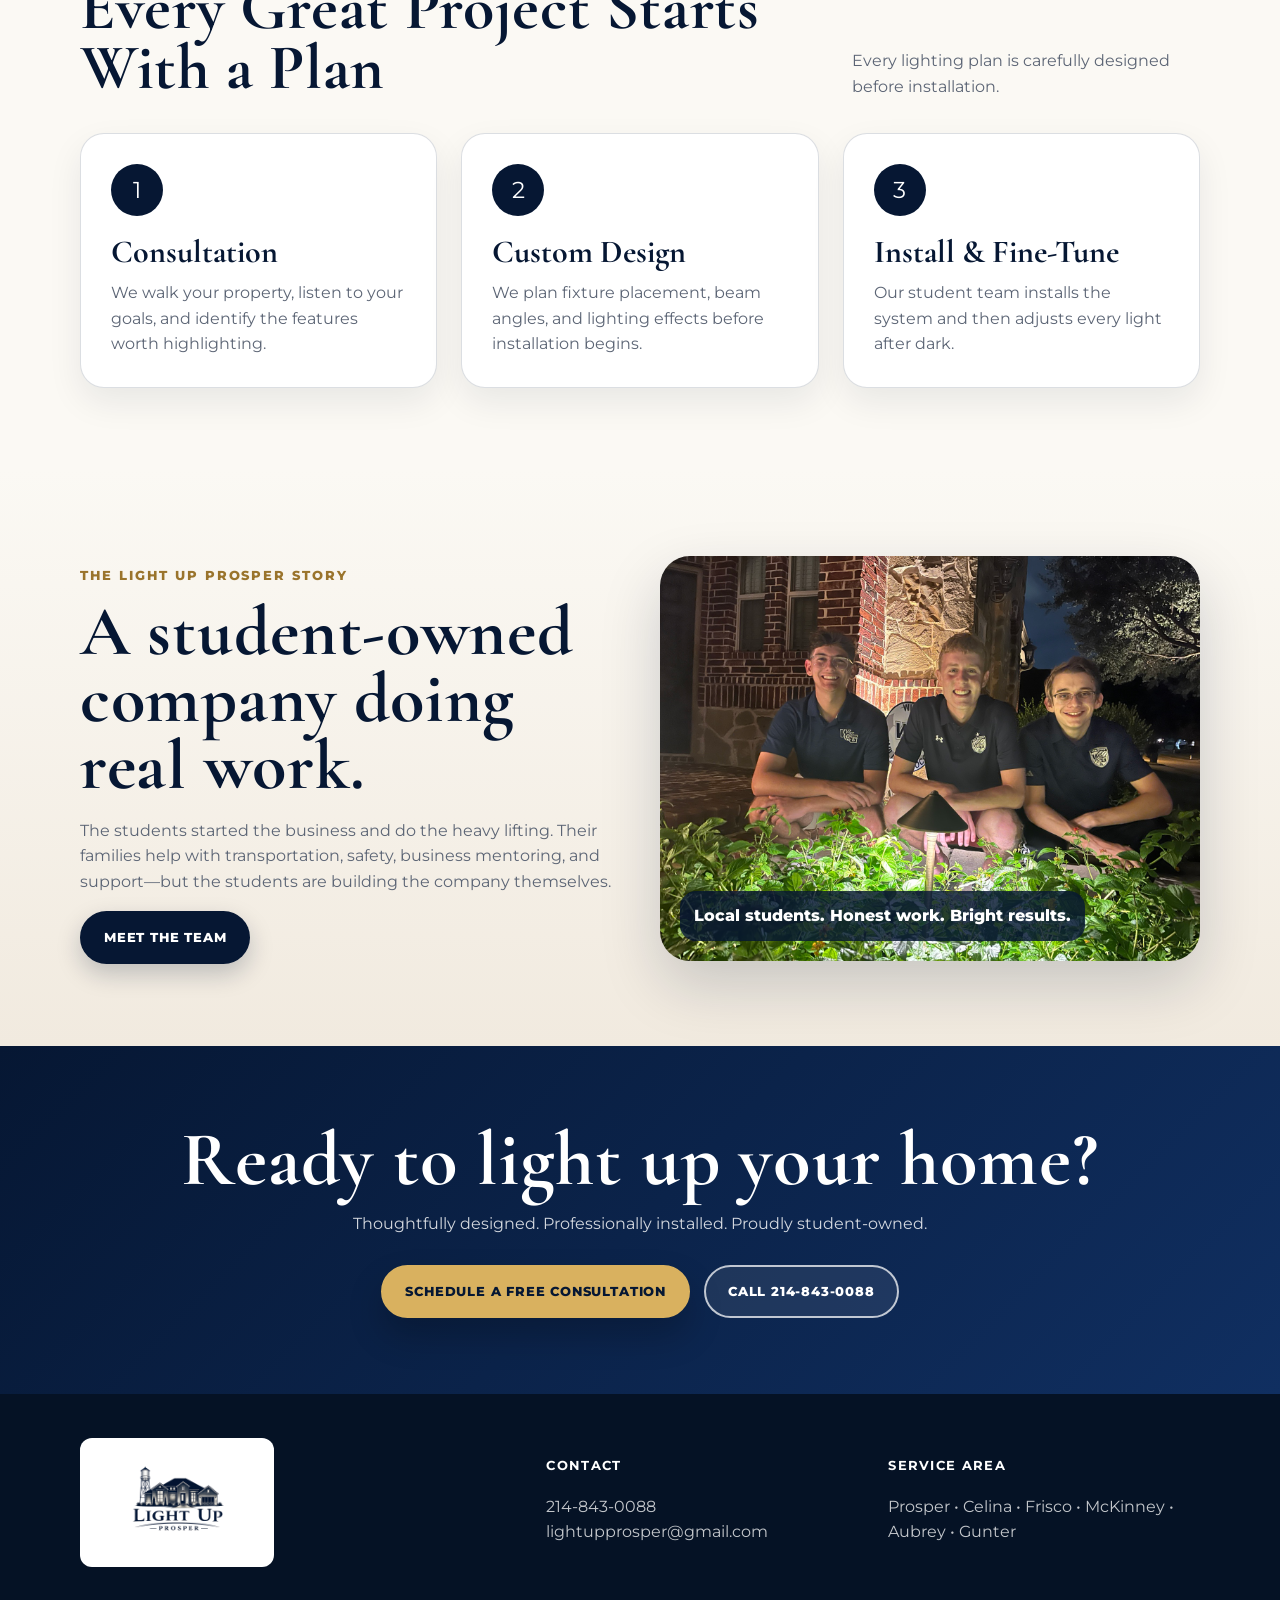
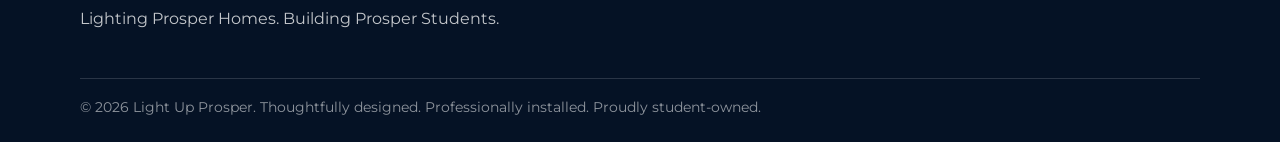
==== commit 21510386: "V1.4.3" ====
--- a/index.html
+++ b/index.html
@@ -1,8 +1,8 @@
-<!doctype html><html lang="en"><head><meta charset="utf-8"><meta name="viewport" content="width=device-width, initial-scale=1"><title>Light Up Prosper | Landscape Lighting in Prosper, TX</title><meta name="description" content="Student-owned landscape lighting in Prosper, Texas. Custom plans, thoughtful installation, and real project stories."><link rel="stylesheet" href="/style.css?v=1.4.2"></head><body><div class="topbar"><div class="container"><span>Call or text <a href="tel:2148430088">214-843-0088</a></span><span>Free consultations in Prosper and nearby communities</span></div></div>
-<header class="site-header"><div class="container nav"><a class="brand" href="/"><img src="logo.png" alt="Light Up Prosper logo"><span>Light Up Prosper</span></a><button class="nav-toggle" aria-label="Open navigation">Menu</button><nav class="links"><a class="active" href="/">Home</a><a class="" href="gallery.html">Featured Projects</a><a class="" href="services.html">Services</a><a class="" href="about.html">About</a><a class="" href="contact.html">Contact</a><a class="btn btn-primary nav-estimate" href="contact.html">Free Consultation</a></nav></div></header><main><section class="hero-art"><div class="hero-bg" role="img" aria-label="Prosper home lit with warm landscape lighting"></div><div class="hero-shade"></div><div class="container hero-art-content"><img class="hero-logo" src="white-logo.png" alt="Light Up Prosper"><p class="eyebrow">Landscape Lighting • Prosper, Texas</p><h1>Lighting Prosper Homes.<br><span>Building Prosper Students.</span></h1><p class="hero-copy">Custom landscape lighting designed and installed by Prosper students—with family mentorship, supplier support, and a commitment to doing every project the right way.</p><p class="hero-tagline">Every lighting plan is carefully designed before installation.</p><div class="hero-actions hero-actions-centered"><a class="btn btn-gold" href="contact.html">Schedule a Free Consultation</a><a class="btn btn-ghost" href="gallery.html">View Featured Projects</a><a class="btn btn-ghost" href="tel:2148430088">Call 214-843-0088</a></div></div></section>
+<!doctype html><html lang="en"><head><meta charset="utf-8"><meta name="viewport" content="width=device-width, initial-scale=1"><title>Light Up Prosper | Landscape Lighting in Prosper, TX</title><meta name="description" content="Student-owned landscape lighting in Prosper, Texas. Custom plans, thoughtful installation, and real project stories."><link rel="stylesheet" href="/style.css?v=1.4.3"></head><body><div class="topbar"><div class="container"><span>Call or text <a href="tel:2148430088">214-843-0088</a></span><span>Free consultations in Prosper and nearby communities</span></div></div>
+<header class="site-header"><div class="container nav"><a class="brand" href="/"><img src="logo.png" alt="Light Up Prosper logo"><span>Light Up Prosper</span></a><button class="nav-toggle" aria-label="Open navigation">Menu</button><nav class="links"><a href="/">Home</a><a href="gallery.html">Featured Projects</a><a href="services.html">Services</a><a href="about.html">About</a><a href="contact.html">Contact</a><a class="btn btn-primary nav-estimate" href="contact.html">Free Consultation</a></nav></div></header><main><section class="hero-art"><div class="hero-bg" role="img" aria-label="Prosper home lit with warm landscape lighting"></div><div class="hero-shade"></div><div class="container hero-art-content"><img class="hero-logo" src="hero-logo.png" alt="Light Up Prosper"><p class="eyebrow">Landscape Lighting • Prosper, Texas</p><h1>Lighting Prosper Homes.<br><span>Building Prosper Students.</span></h1><p class="hero-copy">Custom landscape lighting designed and installed by Prosper students—with family mentorship, supplier support, and a commitment to doing every project the right way.</p><p class="hero-tagline">Every lighting plan is carefully designed before installation.</p><div class="hero-actions hero-actions-centered"><a class="btn btn-gold" href="contact.html">Schedule a Free Consultation</a><a class="btn btn-ghost" href="gallery.html">View Featured Projects</a><a class="btn btn-ghost" href="tel:2148430088">Call 214-843-0088</a></div></div></section>
 <section class="trust-row"><div>Student-owned</div><div>Family-supported</div><div>Carefully designed</div><div>Professionally installed</div></section>
 <section class="section art-section"><div class="container split"><div><p class="eyebrow dark">Why Light Up Prosper</p><h2>Built by Students. Backed by Family.</h2><p class="lead">Light Up Prosper was founded by local students who wanted to build something they could be proud of while serving their community.</p></div><div class="art-card"><p>The students help lead the consultation, planning, installation, and final nighttime adjustments. Families, mentors, and supplier partners provide support, but the effort and pride belong to the student team.</p><p><strong>Our approach:</strong> honest recommendations, thoughtful design, and treating every home like it is our own.</p></div></div></section>
 <section class="section feature-project"><div class="container"><div class="section-title centered"><p class="eyebrow dark">Our Work</p><h2>Featured Projects</h2><p>Every home has a story. Click a project to see more photos and the thinking behind the design.</p></div><div class="featured-cards"><article class="featured-card"><a class="project-card-link" href="story-001.html"><div class="watermark-wrap"><img src="project-backyard.jpg" alt="Where It All Started"></div><div class="content"><div class="label">Lighting Story 001</div><h3>Where It All Started</h3><p>The backyard project that sparked the idea for Light Up Prosper.</p><span class="text-link">See the full project →</span></div></a></article><article class="featured-card"><a class="project-card-link" href="story-002.html"><div class="watermark-wrap"><img src="project-home.jpg" alt="Our Home. Our Test Lab."></div><div class="content"><div class="label">Lighting Story 002</div><h3>Our Home. Our Test Lab.</h3><p>The hero house where we tested, adjusted, and refined our process.</p><span class="text-link">See the full project →</span></div></a></article><article class="featured-card"><a class="project-card-link" href="story-003.html"><div class="watermark-wrap"><img src="project-modern.jpg" alt="Modern Home. Timeless Warmth."></div><div class="content"><div class="label">Lighting Story 003</div><h3>Modern Home. Timeless Warmth.</h3><p>A warm, balanced design for clean architecture and a welcoming entry.</p><span class="text-link">See the full project →</span></div></a></article><article class="featured-card"><a class="project-card-link" href="story-004.html"><div class="watermark-wrap"><img src="story4-cover.jpg" alt="One Tree Changes Everything"></div><div class="content"><div class="label">Lighting Story 004</div><h3>One Tree Changes Everything</h3><p>A mature shade tree becomes the focal point of an entire front yard.</p><span class="text-link">See the full project →</span></div></a></article></div><div style="text-align:center;margin-top:30px"><a class="btn btn-primary" href="gallery.html">View All Lighting Stories</a></div></div></section>
 <section class="section why-section"><div class="container"><div class="section-title"><h2>Every Great Project Starts With a Plan</h2><p>Every lighting plan is carefully designed before installation.</p></div><div class="cards"><article class="card"><div class="icon">1</div><h3>Consultation</h3><p>We walk your property, listen to your goals, and identify the features worth highlighting.</p></article><article class="card"><div class="icon">2</div><h3>Custom Design</h3><p>We plan fixture placement, beam angles, and lighting effects before installation begins.</p></article><article class="card"><div class="icon">3</div><h3>Install & Fine-Tune</h3><p>Our student team installs the system and then adjusts every light after dark.</p></article></div></div></section>
 <section class="section team-section"><div class="container split"><div class="team-copy"><p class="eyebrow dark">The Light Up Prosper Story</p><h2>A student-owned company doing real work.</h2><p>The students started the business and do the heavy lifting. Their families help with transportation, safety, business mentoring, and support—but the students are building the company themselves.</p><a class="btn btn-primary" href="about.html">Meet the Team</a></div><figure class="team-photo"><img src="team.jpg" alt="Light Up Prosper student team"><figcaption>Local students. Honest work. Bright results.</figcaption></figure></div></section></main><section class="cta"><div class="container"><h2>Ready to light up your home?</h2><p>Thoughtfully designed. Professionally installed. Proudly student-owned.</p><div class="hero-actions" style="justify-content:center"><a class="btn btn-gold" href="contact.html">Schedule a Free Consultation</a><a class="btn btn-ghost" href="tel:2148430088">Call 214-843-0088</a></div></div></section>
-<footer class="site-footer"><div class="container"><div class="footer-grid"><div><span class="footer-logo-card"><img src="logo.png" alt="Light Up Prosper"></span><p>Lighting Prosper Homes. Building Prosper Students.</p></div><div><h4>Contact</h4><p><a href="tel:2148430088">214-843-0088</a><br><a href="mailto:lightupprosper@gmail.com">lightupprosper@gmail.com</a></p></div><div><h4>Service Area</h4><p>Prosper • Celina • Frisco • McKinney • Aubrey • Gunter</p></div></div><div class="footer-bottom">© 2026 Light Up Prosper. Thoughtfully designed. Professionally installed. Proudly student-owned.</div></div></footer><div class="mobile-cta"><a href="tel:2148430088">Call</a><a href="sms:2148430088">Text</a><a href="contact.html">Consult</a></div><script src="/script.js?v=1.4.2"></script></body></html>+<footer class="site-footer"><div class="container"><div class="footer-grid"><div><span class="footer-logo-card"><img src="logo.png" alt="Light Up Prosper"></span><p>Lighting Prosper Homes. Building Prosper Students.</p></div><div><h4>Contact</h4><p><a href="tel:2148430088">214-843-0088</a><br><a href="mailto:lightupprosper@gmail.com">lightupprosper@gmail.com</a></p></div><div><h4>Service Area</h4><p>Prosper • Celina • Frisco • McKinney • Aubrey • Gunter</p></div></div><div class="footer-bottom">© 2026 Light Up Prosper. Thoughtfully designed. Professionally installed. Proudly student-owned.</div></div></footer><div class="mobile-cta"><a href="tel:2148430088">Call</a><a href="sms:2148430088">Text</a><a href="contact.html">Consult</a></div><script src="/script.js?v=1.4.3"></script></body></html>
--- a/style.css
+++ b/style.css
@@ -12,3 +12,43 @@
 .hero-tagline{font-size:clamp(1.45rem,3vw,2.25rem);font-family:'Cormorant Garamond',Georgia,serif;font-weight:700;margin:8px auto 16px;color:#fff;letter-spacing:.02em}.hero-logo{max-height:360px;object-fit:contain}.project-card-link{display:block;height:100%}.featured-cards{display:grid;grid-template-columns:repeat(2,1fr);gap:24px}.featured-card{background:white;border:1px solid var(--line);border-radius:26px;overflow:hidden;box-shadow:0 14px 34px rgba(6,23,51,.1);transition:transform .2s ease,box-shadow .2s ease}.featured-card:hover{transform:translateY(-4px);box-shadow:0 22px 50px rgba(6,23,51,.17)}.featured-card img{width:100%;height:290px;object-fit:cover}.featured-card .content{padding:24px}.featured-card .label{color:#9a742c;text-transform:uppercase;font-weight:800;letter-spacing:.1em;font-size:.76rem}.featured-card h3{font-family:'Cormorant Garamond',Georgia,serif;font-size:2.2rem;line-height:1;margin:9px 0 12px;color:var(--navy)}.featured-card p{color:var(--muted);margin:0 0 15px}.text-link{font-weight:800;color:var(--blue)}.story-hero{padding:76px 0 46px;background:linear-gradient(135deg,var(--navy),#12356d);color:white}.story-hero h1{font-family:'Cormorant Garamond',Georgia,serif;font-size:clamp(3rem,7vw,6rem);line-height:.95;margin:12px 0}.story-hero p{max-width:760px;color:rgba(255,255,255,.84);font-size:1.08rem}.story-layout{display:grid;grid-template-columns:minmax(0,1.5fr) minmax(260px,.5fr);gap:36px;align-items:start}.story-copy{font-size:1.04rem}.story-copy h2{font-family:'Cormorant Garamond',Georgia,serif;font-size:3rem;line-height:1;color:var(--navy)}.story-aside{background:white;border:1px solid var(--line);border-radius:24px;padding:26px;position:sticky;top:130px;box-shadow:0 14px 34px rgba(6,23,51,.08)}.story-aside h3{font-family:'Cormorant Garamond',Georgia,serif;font-size:2rem;color:var(--navy);margin:0 0 14px}.story-aside ul{padding-left:20px;margin:0}.story-gallery{display:grid;grid-template-columns:repeat(2,1fr);gap:18px;margin-top:34px}.story-gallery figure{margin:0;border-radius:22px;overflow:hidden;position:relative;background:var(--navy);min-height:280px}.story-gallery img{width:100%;height:100%;object-fit:cover}.story-gallery figure:first-child{grid-column:1/-1;min-height:480px}.watermarked:after{content:'';position:absolute;right:16px;bottom:16px;width:120px;height:70px;background:url('white-logo.png') center/contain no-repeat;opacity:.28;pointer-events:none}.back-link{display:inline-block;margin-bottom:22px;font-weight:800;color:var(--blue)}.footer-logo-card{display:inline-block;background:white;border-radius:12px;padding:8px 12px;margin-bottom:15px}.footer-logo-card img{width:170px}.project-kicker{color:#9a742c;text-transform:uppercase;font-weight:800;letter-spacing:.12em;font-size:.8rem}
 @media(max-width:900px){.featured-cards,.story-layout{grid-template-columns:1fr}.story-aside{position:static}.story-gallery figure:first-child{min-height:340px}}
 @media(max-width:560px){.featured-card img{height:230px}.story-gallery{grid-template-columns:1fr}.story-gallery figure:first-child{grid-column:auto;min-height:270px}.story-gallery figure{min-height:240px}.watermarked:after{width:90px;height:50px}}
+
+/* v1.4.3 stability hotfix: consistent hero logo and desktop navigation */
+.hero-logo{
+  width:min(500px,78vw);
+  max-height:300px;
+  object-fit:contain;
+  margin:0 auto 18px;
+  filter:drop-shadow(0 18px 34px rgba(0,0,0,.38));
+  background:transparent!important;
+}
+.nav{gap:18px}
+.brand{flex:0 0 auto;gap:12px}
+.brand img{width:104px}
+.brand span{font-size:1.48rem;line-height:1.05}
+.links{flex:1 1 auto;justify-content:flex-end;gap:16px;min-width:0;white-space:nowrap}
+.links>a:not(.nav-estimate){flex:0 0 auto}
+.nav-estimate{
+  flex:0 0 auto;
+  min-width:168px;
+  width:auto!important;
+  height:auto!important;
+  padding:13px 17px!important;
+  font-size:.76rem!important;
+  line-height:1.15!important;
+  white-space:nowrap!important;
+  overflow:visible!important;
+  text-overflow:clip!important;
+}
+@media (max-width:1080px) and (min-width:901px){
+  .brand img{width:88px}
+  .brand span{font-size:1.25rem;letter-spacing:.1em}
+  .links{gap:11px;font-size:.78rem;letter-spacing:.045em}
+  .nav-estimate{min-width:150px;padding:12px 14px!important;font-size:.71rem!important}
+}
+@media(max-width:900px){
+  .brand img{width:100px}
+  .links{white-space:normal}
+  .nav-estimate{min-width:0;width:100%!important}
+  .hero-logo{width:min(430px,84vw);max-height:260px}
+}
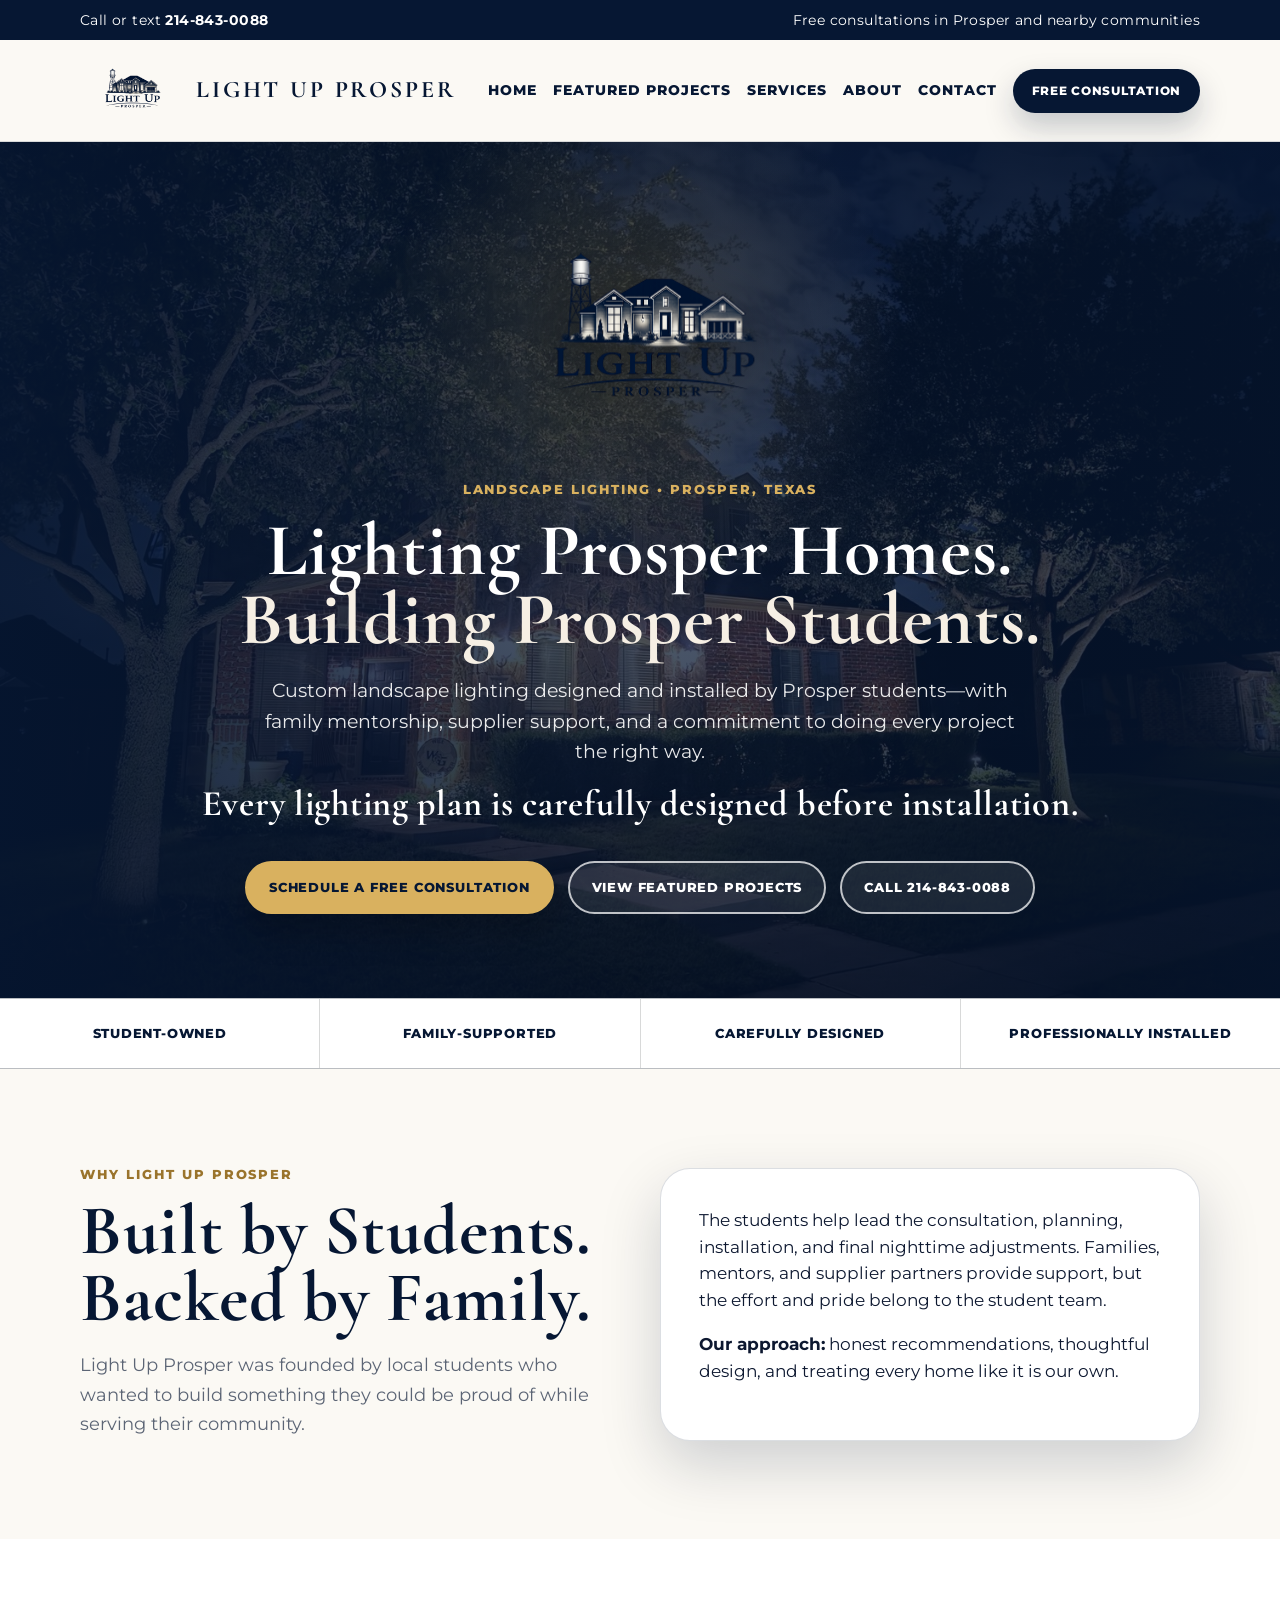
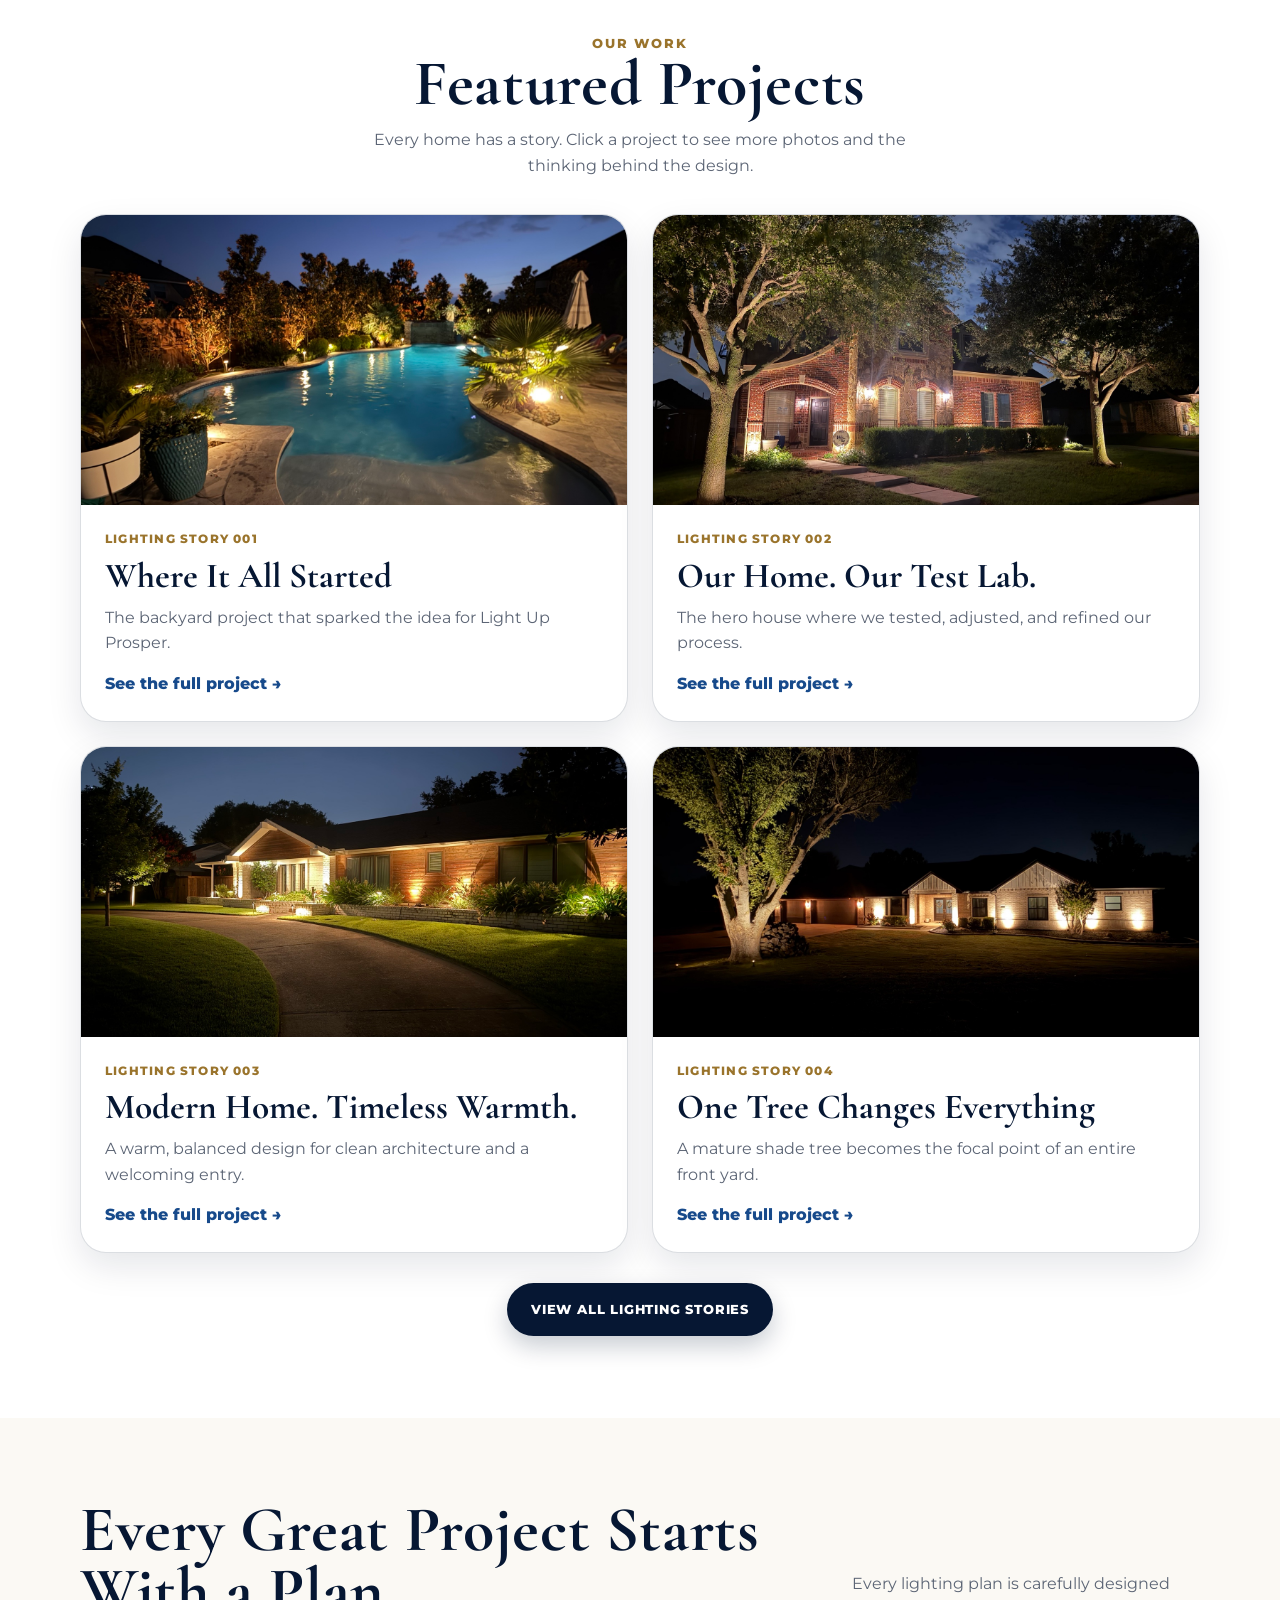
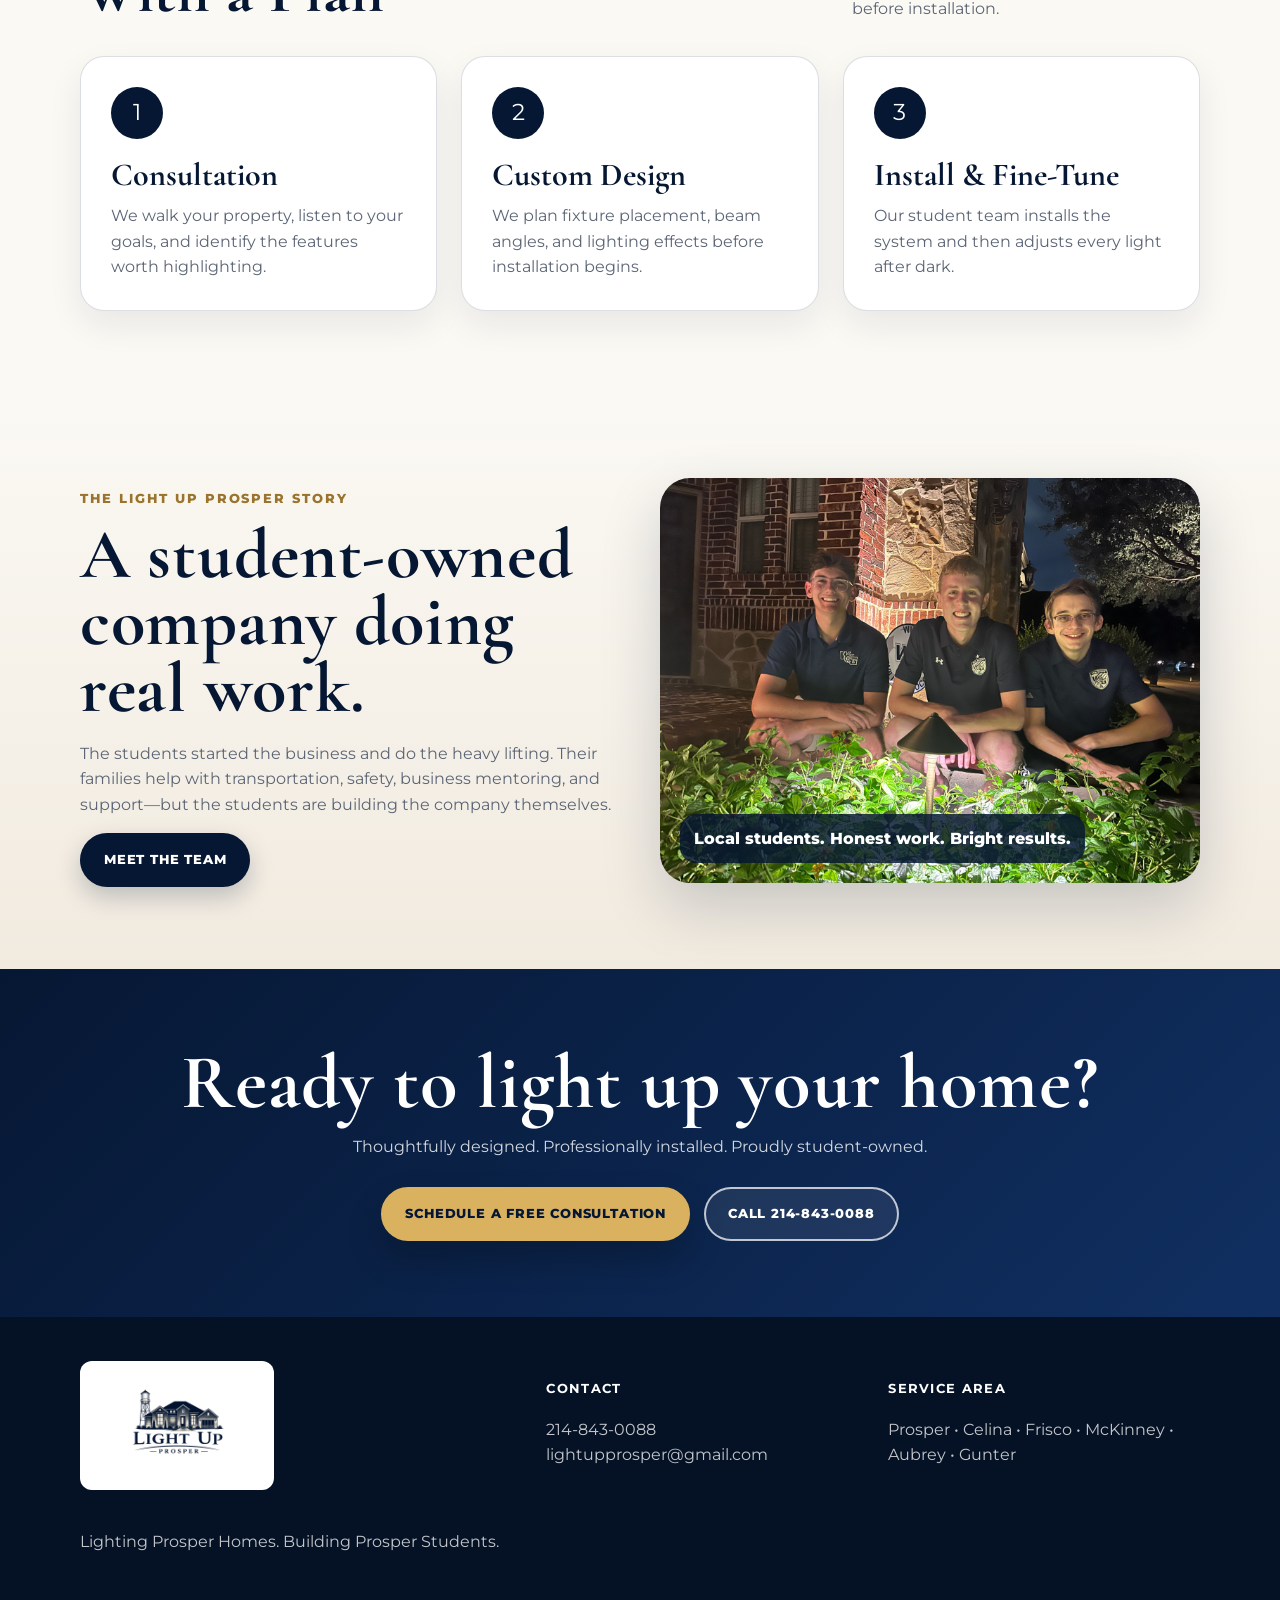
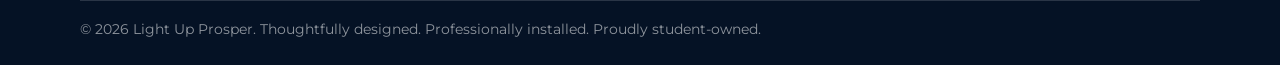
==== commit 34a8fadb: "V1.4.4" ====
--- a/index.html
+++ b/index.html
@@ -1,8 +1,8 @@
-<!doctype html><html lang="en"><head><meta charset="utf-8"><meta name="viewport" content="width=device-width, initial-scale=1"><title>Light Up Prosper | Landscape Lighting in Prosper, TX</title><meta name="description" content="Student-owned landscape lighting in Prosper, Texas. Custom plans, thoughtful installation, and real project stories."><link rel="stylesheet" href="/style.css?v=1.4.3"></head><body><div class="topbar"><div class="container"><span>Call or text <a href="tel:2148430088">214-843-0088</a></span><span>Free consultations in Prosper and nearby communities</span></div></div>
+<!doctype html><html lang="en"><head><meta charset="utf-8"><meta name="viewport" content="width=device-width, initial-scale=1"><title>Light Up Prosper | Landscape Lighting in Prosper, TX</title><meta name="description" content="Student-owned landscape lighting in Prosper, Texas. Custom plans, thoughtful installation, and real project stories."><link rel="stylesheet" href="/style.css?v=1.4.4"></head><body><div class="topbar"><div class="container"><span>Call or text <a href="tel:2148430088">214-843-0088</a></span><span>Free consultations in Prosper and nearby communities</span></div></div>
 <header class="site-header"><div class="container nav"><a class="brand" href="/"><img src="logo.png" alt="Light Up Prosper logo"><span>Light Up Prosper</span></a><button class="nav-toggle" aria-label="Open navigation">Menu</button><nav class="links"><a href="/">Home</a><a href="gallery.html">Featured Projects</a><a href="services.html">Services</a><a href="about.html">About</a><a href="contact.html">Contact</a><a class="btn btn-primary nav-estimate" href="contact.html">Free Consultation</a></nav></div></header><main><section class="hero-art"><div class="hero-bg" role="img" aria-label="Prosper home lit with warm landscape lighting"></div><div class="hero-shade"></div><div class="container hero-art-content"><img class="hero-logo" src="hero-logo.png" alt="Light Up Prosper"><p class="eyebrow">Landscape Lighting • Prosper, Texas</p><h1>Lighting Prosper Homes.<br><span>Building Prosper Students.</span></h1><p class="hero-copy">Custom landscape lighting designed and installed by Prosper students—with family mentorship, supplier support, and a commitment to doing every project the right way.</p><p class="hero-tagline">Every lighting plan is carefully designed before installation.</p><div class="hero-actions hero-actions-centered"><a class="btn btn-gold" href="contact.html">Schedule a Free Consultation</a><a class="btn btn-ghost" href="gallery.html">View Featured Projects</a><a class="btn btn-ghost" href="tel:2148430088">Call 214-843-0088</a></div></div></section>
 <section class="trust-row"><div>Student-owned</div><div>Family-supported</div><div>Carefully designed</div><div>Professionally installed</div></section>
 <section class="section art-section"><div class="container split"><div><p class="eyebrow dark">Why Light Up Prosper</p><h2>Built by Students. Backed by Family.</h2><p class="lead">Light Up Prosper was founded by local students who wanted to build something they could be proud of while serving their community.</p></div><div class="art-card"><p>The students help lead the consultation, planning, installation, and final nighttime adjustments. Families, mentors, and supplier partners provide support, but the effort and pride belong to the student team.</p><p><strong>Our approach:</strong> honest recommendations, thoughtful design, and treating every home like it is our own.</p></div></div></section>
 <section class="section feature-project"><div class="container"><div class="section-title centered"><p class="eyebrow dark">Our Work</p><h2>Featured Projects</h2><p>Every home has a story. Click a project to see more photos and the thinking behind the design.</p></div><div class="featured-cards"><article class="featured-card"><a class="project-card-link" href="story-001.html"><div class="watermark-wrap"><img src="project-backyard.jpg" alt="Where It All Started"></div><div class="content"><div class="label">Lighting Story 001</div><h3>Where It All Started</h3><p>The backyard project that sparked the idea for Light Up Prosper.</p><span class="text-link">See the full project →</span></div></a></article><article class="featured-card"><a class="project-card-link" href="story-002.html"><div class="watermark-wrap"><img src="project-home.jpg" alt="Our Home. Our Test Lab."></div><div class="content"><div class="label">Lighting Story 002</div><h3>Our Home. Our Test Lab.</h3><p>The hero house where we tested, adjusted, and refined our process.</p><span class="text-link">See the full project →</span></div></a></article><article class="featured-card"><a class="project-card-link" href="story-003.html"><div class="watermark-wrap"><img src="project-modern.jpg" alt="Modern Home. Timeless Warmth."></div><div class="content"><div class="label">Lighting Story 003</div><h3>Modern Home. Timeless Warmth.</h3><p>A warm, balanced design for clean architecture and a welcoming entry.</p><span class="text-link">See the full project →</span></div></a></article><article class="featured-card"><a class="project-card-link" href="story-004.html"><div class="watermark-wrap"><img src="story4-cover.jpg" alt="One Tree Changes Everything"></div><div class="content"><div class="label">Lighting Story 004</div><h3>One Tree Changes Everything</h3><p>A mature shade tree becomes the focal point of an entire front yard.</p><span class="text-link">See the full project →</span></div></a></article></div><div style="text-align:center;margin-top:30px"><a class="btn btn-primary" href="gallery.html">View All Lighting Stories</a></div></div></section>
 <section class="section why-section"><div class="container"><div class="section-title"><h2>Every Great Project Starts With a Plan</h2><p>Every lighting plan is carefully designed before installation.</p></div><div class="cards"><article class="card"><div class="icon">1</div><h3>Consultation</h3><p>We walk your property, listen to your goals, and identify the features worth highlighting.</p></article><article class="card"><div class="icon">2</div><h3>Custom Design</h3><p>We plan fixture placement, beam angles, and lighting effects before installation begins.</p></article><article class="card"><div class="icon">3</div><h3>Install & Fine-Tune</h3><p>Our student team installs the system and then adjusts every light after dark.</p></article></div></div></section>
 <section class="section team-section"><div class="container split"><div class="team-copy"><p class="eyebrow dark">The Light Up Prosper Story</p><h2>A student-owned company doing real work.</h2><p>The students started the business and do the heavy lifting. Their families help with transportation, safety, business mentoring, and support—but the students are building the company themselves.</p><a class="btn btn-primary" href="about.html">Meet the Team</a></div><figure class="team-photo"><img src="team.jpg" alt="Light Up Prosper student team"><figcaption>Local students. Honest work. Bright results.</figcaption></figure></div></section></main><section class="cta"><div class="container"><h2>Ready to light up your home?</h2><p>Thoughtfully designed. Professionally installed. Proudly student-owned.</p><div class="hero-actions" style="justify-content:center"><a class="btn btn-gold" href="contact.html">Schedule a Free Consultation</a><a class="btn btn-ghost" href="tel:2148430088">Call 214-843-0088</a></div></div></section>
-<footer class="site-footer"><div class="container"><div class="footer-grid"><div><span class="footer-logo-card"><img src="logo.png" alt="Light Up Prosper"></span><p>Lighting Prosper Homes. Building Prosper Students.</p></div><div><h4>Contact</h4><p><a href="tel:2148430088">214-843-0088</a><br><a href="mailto:lightupprosper@gmail.com">lightupprosper@gmail.com</a></p></div><div><h4>Service Area</h4><p>Prosper • Celina • Frisco • McKinney • Aubrey • Gunter</p></div></div><div class="footer-bottom">© 2026 Light Up Prosper. Thoughtfully designed. Professionally installed. Proudly student-owned.</div></div></footer><div class="mobile-cta"><a href="tel:2148430088">Call</a><a href="sms:2148430088">Text</a><a href="contact.html">Consult</a></div><script src="/script.js?v=1.4.3"></script></body></html>+<footer class="site-footer"><div class="container"><div class="footer-grid"><div><span class="footer-logo-card"><img src="logo.png" alt="Light Up Prosper"></span><p>Lighting Prosper Homes. Building Prosper Students.</p></div><div><h4>Contact</h4><p><a href="tel:2148430088">214-843-0088</a><br><a href="mailto:lightupprosper@gmail.com">lightupprosper@gmail.com</a></p></div><div><h4>Service Area</h4><p>Prosper • Celina • Frisco • McKinney • Aubrey • Gunter</p></div></div><div class="footer-bottom">© 2026 Light Up Prosper. Thoughtfully designed. Professionally installed. Proudly student-owned.</div></div></footer><div class="mobile-cta"><a href="tel:2148430088">Call</a><a href="sms:2148430088">Text</a><a href="contact.html">Consult</a></div><script src="/script.js?v=1.4.4"></script></body></html>
--- a/style.css
+++ b/style.css
@@ -52,3 +52,54 @@
   .nav-estimate{min-width:0;width:100%!important}
   .hero-logo{width:min(430px,84vw);max-height:260px}
 }
+
+/* v1.4.4 homepage stability fix */
+html,body{max-width:100%;overflow-x:hidden}
+.hero-art{width:100%;overflow:hidden}
+.hero-art-content{
+  width:min(1080px,90vw);
+  max-width:1080px;
+  margin:0 auto;
+  padding-left:0;
+  padding-right:0;
+  text-align:center;
+}
+.hero-logo{
+  display:block;
+  width:min(430px,62vw);
+  max-width:430px;
+  max-height:255px;
+  margin:0 auto 18px;
+  object-fit:contain;
+}
+.hero-art .eyebrow,
+.hero-art h1,
+.hero-art .hero-copy,
+.hero-art .hero-tagline,
+.hero-art .hero-actions{position:relative;left:auto;right:auto;max-width:100%;margin-left:auto;margin-right:auto}
+.hero-art h1{
+  width:100%;
+  max-width:1000px;
+  font-size:clamp(3.2rem,5.8vw,6.1rem);
+  line-height:.93;
+  overflow-wrap:normal;
+  word-break:normal;
+}
+.hero-copy{max-width:780px!important}
+.hero-actions-centered{justify-content:center!important}
+
+@media(max-width:1100px) and (min-width:901px){
+  .hero-art-content{width:min(930px,88vw)}
+  .hero-logo{width:min(390px,48vw);max-height:230px}
+  .hero-art h1{font-size:clamp(3.1rem,5.5vw,5rem);max-width:900px}
+}
+@media(max-width:900px){
+  .hero-art-content{width:88vw;padding:42px 0 58px}
+  .hero-logo{width:min(360px,72vw);max-height:220px}
+  .hero-art h1{font-size:clamp(2.8rem,9vw,4.5rem);max-width:100%}
+}
+@media(max-width:520px){
+  .hero-art-content{width:90vw}
+  .hero-logo{width:min(310px,78vw);max-height:195px}
+  .hero-art h1{font-size:clamp(2.55rem,12vw,3.4rem);line-height:.96}
+}
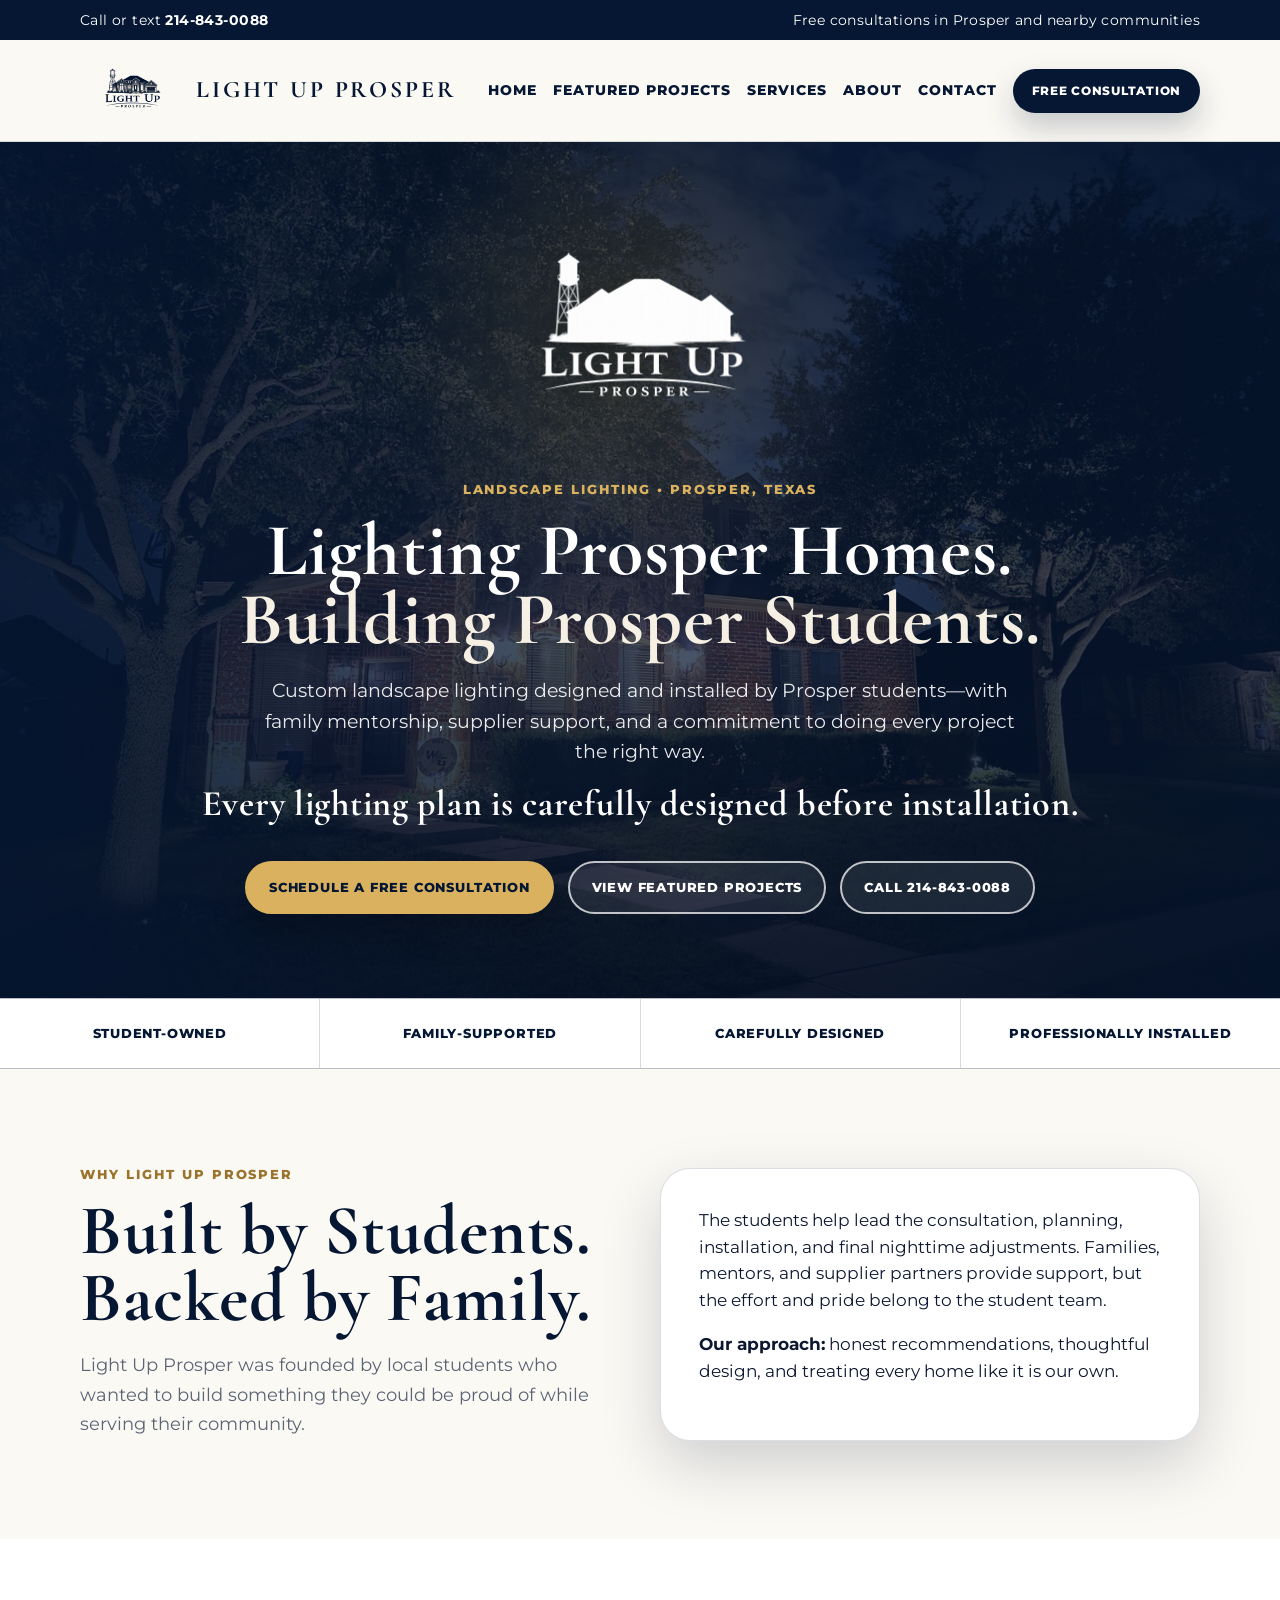
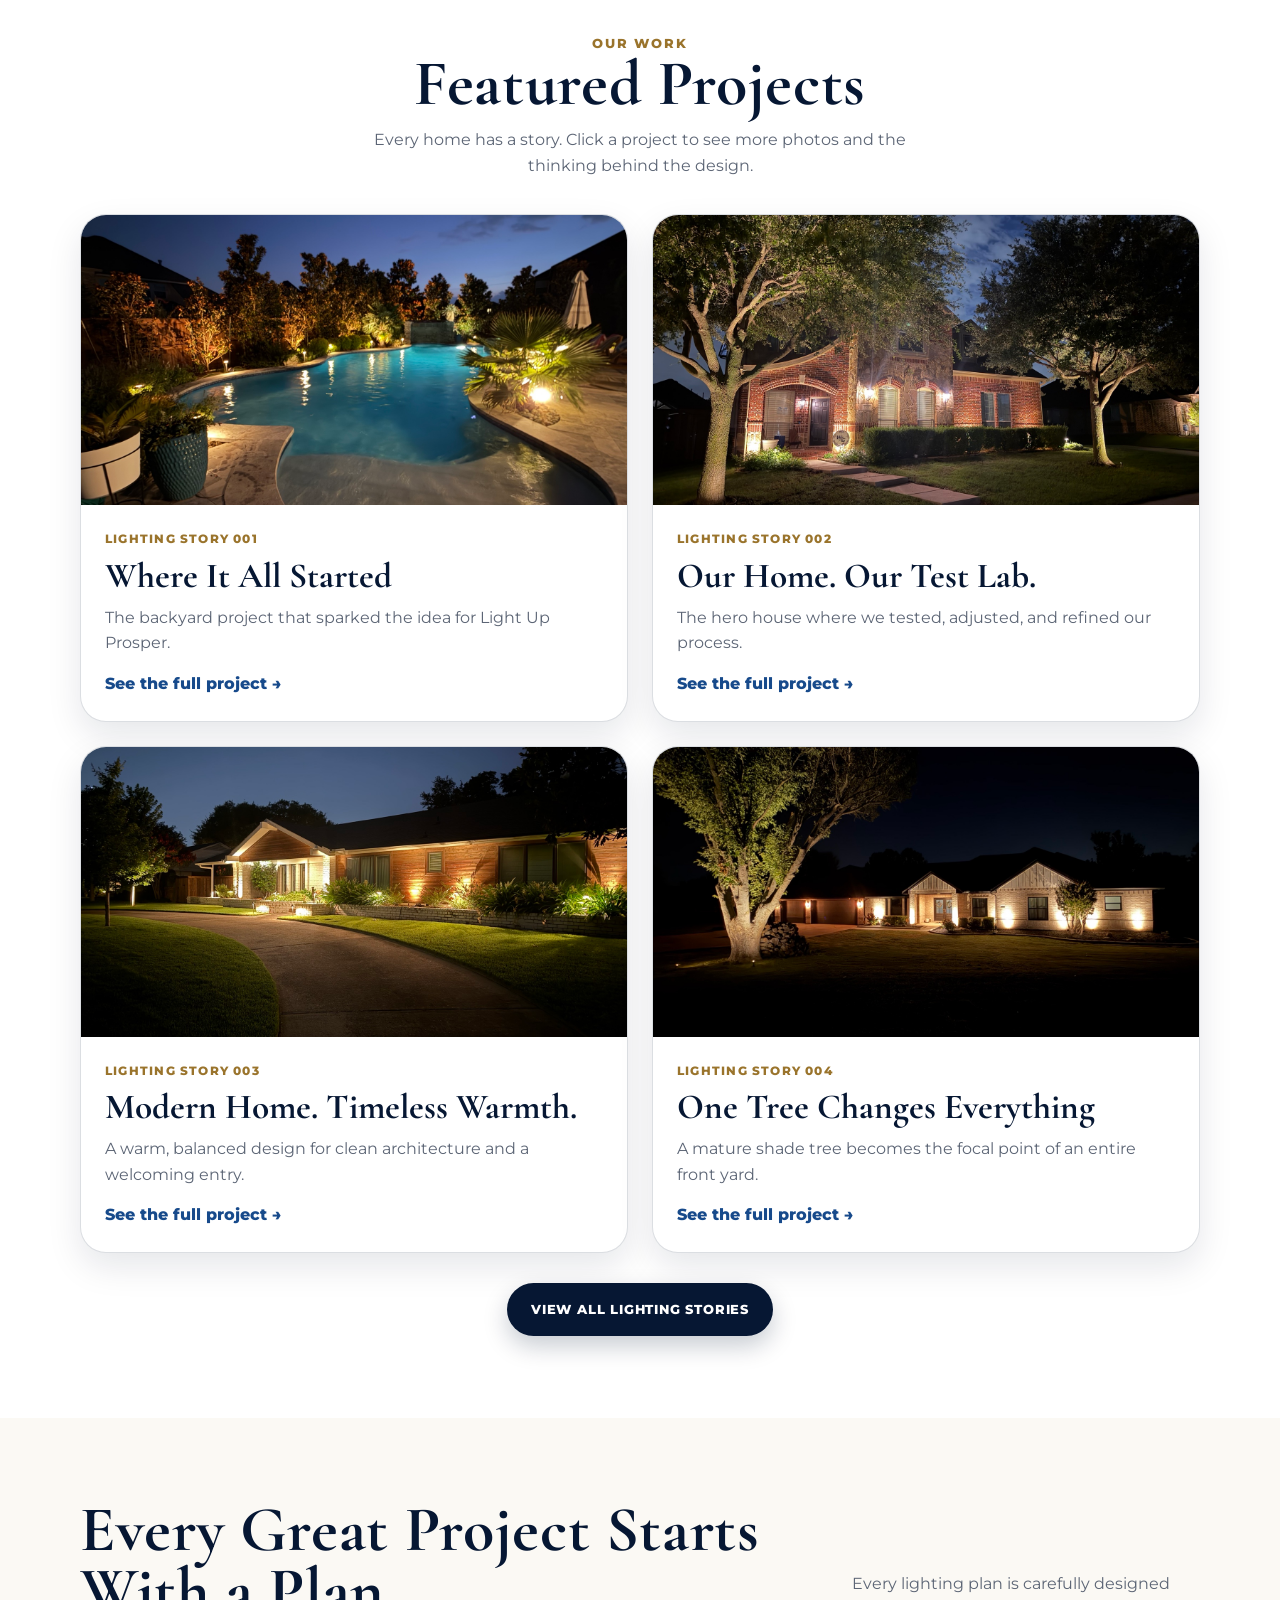
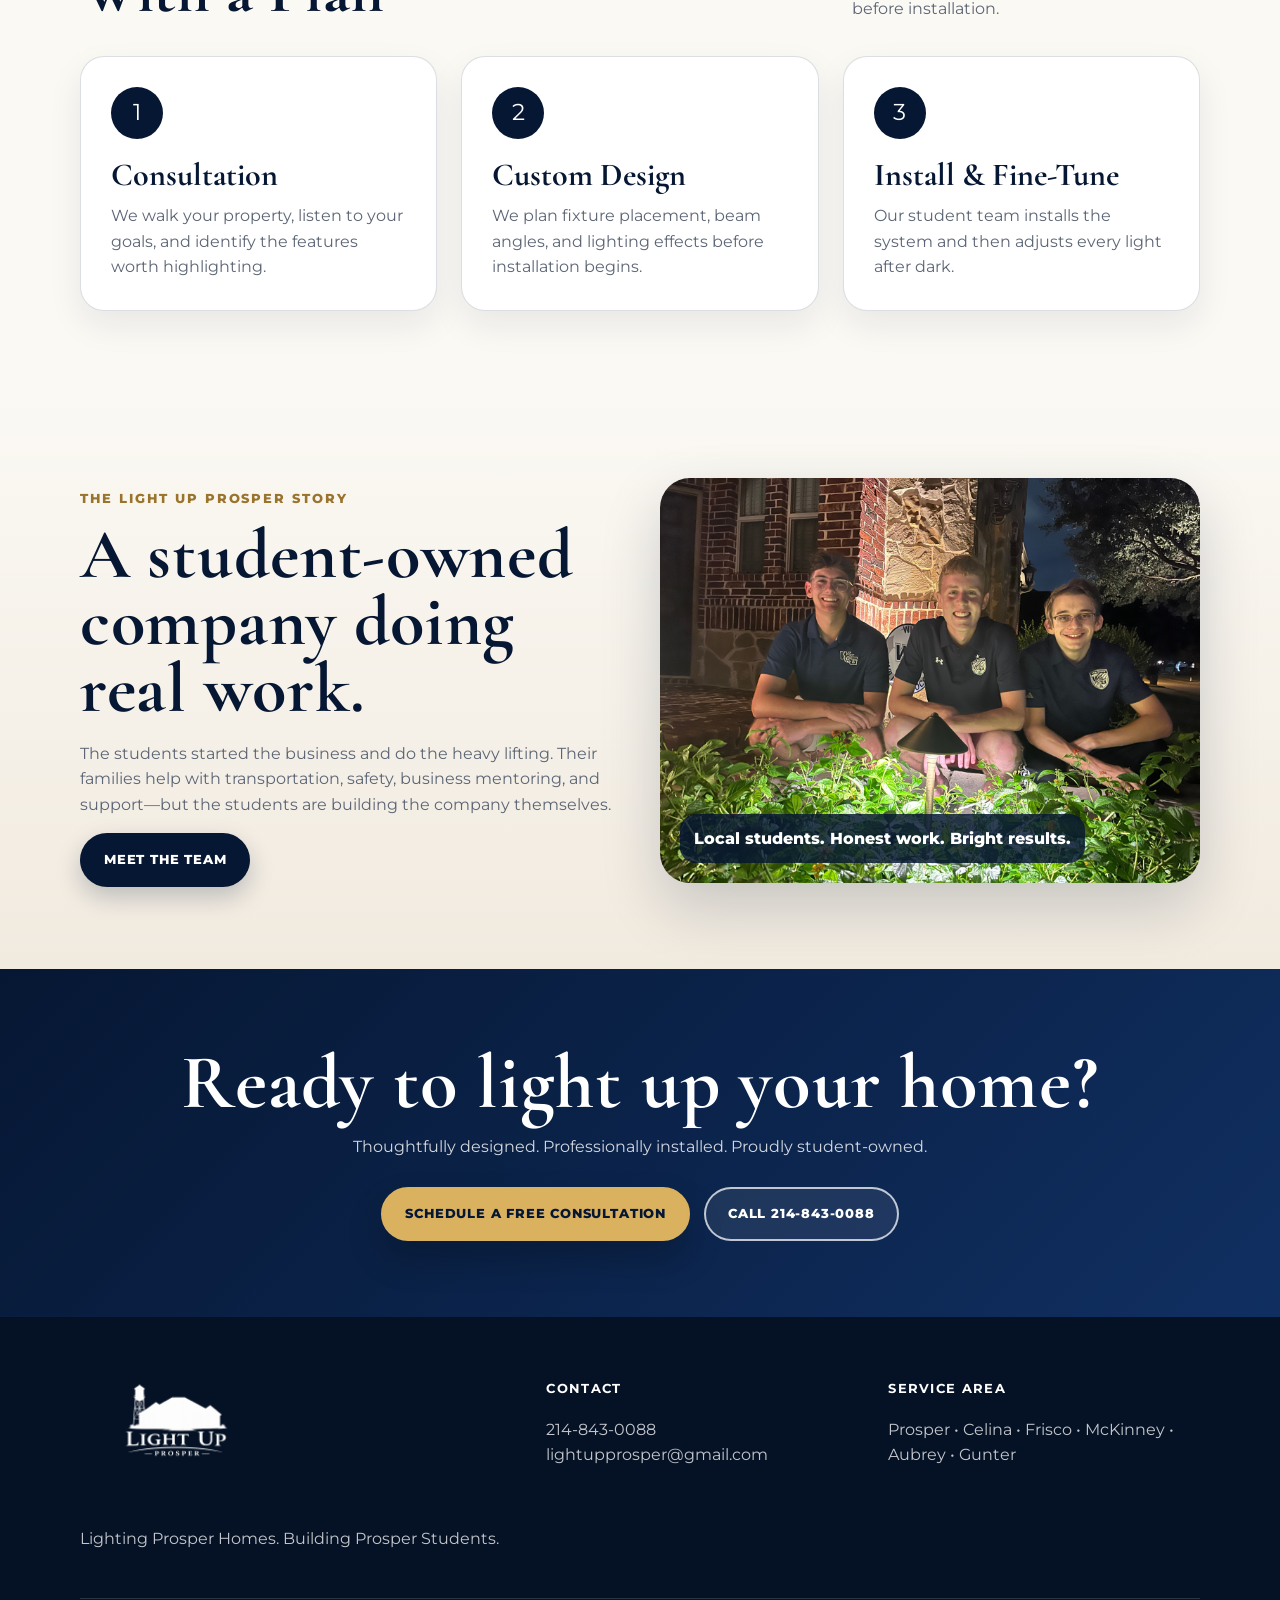
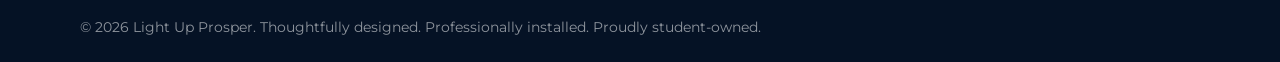
==== commit 76f54f1d: "V1.4.5" ====
--- a/index.html
+++ b/index.html
@@ -1,8 +1,8 @@
-<!doctype html><html lang="en"><head><meta charset="utf-8"><meta name="viewport" content="width=device-width, initial-scale=1"><title>Light Up Prosper | Landscape Lighting in Prosper, TX</title><meta name="description" content="Student-owned landscape lighting in Prosper, Texas. Custom plans, thoughtful installation, and real project stories."><link rel="stylesheet" href="/style.css?v=1.4.4"></head><body><div class="topbar"><div class="container"><span>Call or text <a href="tel:2148430088">214-843-0088</a></span><span>Free consultations in Prosper and nearby communities</span></div></div>
-<header class="site-header"><div class="container nav"><a class="brand" href="/"><img src="logo.png" alt="Light Up Prosper logo"><span>Light Up Prosper</span></a><button class="nav-toggle" aria-label="Open navigation">Menu</button><nav class="links"><a href="/">Home</a><a href="gallery.html">Featured Projects</a><a href="services.html">Services</a><a href="about.html">About</a><a href="contact.html">Contact</a><a class="btn btn-primary nav-estimate" href="contact.html">Free Consultation</a></nav></div></header><main><section class="hero-art"><div class="hero-bg" role="img" aria-label="Prosper home lit with warm landscape lighting"></div><div class="hero-shade"></div><div class="container hero-art-content"><img class="hero-logo" src="hero-logo.png" alt="Light Up Prosper"><p class="eyebrow">Landscape Lighting • Prosper, Texas</p><h1>Lighting Prosper Homes.<br><span>Building Prosper Students.</span></h1><p class="hero-copy">Custom landscape lighting designed and installed by Prosper students—with family mentorship, supplier support, and a commitment to doing every project the right way.</p><p class="hero-tagline">Every lighting plan is carefully designed before installation.</p><div class="hero-actions hero-actions-centered"><a class="btn btn-gold" href="contact.html">Schedule a Free Consultation</a><a class="btn btn-ghost" href="gallery.html">View Featured Projects</a><a class="btn btn-ghost" href="tel:2148430088">Call 214-843-0088</a></div></div></section>
+<!doctype html><html lang="en"><head><meta charset="utf-8"><meta name="viewport" content="width=device-width, initial-scale=1"><title>Light Up Prosper | Landscape Lighting in Prosper, TX</title><meta name="description" content="Student-owned landscape lighting in Prosper, Texas. Custom plans, thoughtful installation, and real project stories."><link rel="stylesheet" href="/style.css?v=1.4.5"></head><body><div class="topbar"><div class="container"><span>Call or text <a href="tel:2148430088">214-843-0088</a></span><span>Free consultations in Prosper and nearby communities</span></div></div>
+<header class="site-header"><div class="container nav"><a class="brand" href="/"><img src="logo-dark.png" alt="Light Up Prosper logo"><span>Light Up Prosper</span></a><button class="nav-toggle" aria-label="Open navigation">Menu</button><nav class="links"><a href="/">Home</a><a href="gallery.html">Featured Projects</a><a href="services.html">Services</a><a href="about.html">About</a><a href="contact.html">Contact</a><a class="btn btn-primary nav-estimate" href="contact.html">Free Consultation</a></nav></div></header><main><section class="hero-art"><div class="hero-bg" role="img" aria-label="Prosper home lit with warm landscape lighting"></div><div class="hero-shade"></div><div class="container hero-art-content"><img class="hero-logo" src="logo-hero.png" alt="Light Up Prosper"><p class="eyebrow">Landscape Lighting • Prosper, Texas</p><h1>Lighting Prosper Homes.<br><span>Building Prosper Students.</span></h1><p class="hero-copy">Custom landscape lighting designed and installed by Prosper students—with family mentorship, supplier support, and a commitment to doing every project the right way.</p><p class="hero-tagline">Every lighting plan is carefully designed before installation.</p><div class="hero-actions hero-actions-centered"><a class="btn btn-gold" href="contact.html">Schedule a Free Consultation</a><a class="btn btn-ghost" href="gallery.html">View Featured Projects</a><a class="btn btn-ghost" href="tel:2148430088">Call 214-843-0088</a></div></div></section>
 <section class="trust-row"><div>Student-owned</div><div>Family-supported</div><div>Carefully designed</div><div>Professionally installed</div></section>
 <section class="section art-section"><div class="container split"><div><p class="eyebrow dark">Why Light Up Prosper</p><h2>Built by Students. Backed by Family.</h2><p class="lead">Light Up Prosper was founded by local students who wanted to build something they could be proud of while serving their community.</p></div><div class="art-card"><p>The students help lead the consultation, planning, installation, and final nighttime adjustments. Families, mentors, and supplier partners provide support, but the effort and pride belong to the student team.</p><p><strong>Our approach:</strong> honest recommendations, thoughtful design, and treating every home like it is our own.</p></div></div></section>
 <section class="section feature-project"><div class="container"><div class="section-title centered"><p class="eyebrow dark">Our Work</p><h2>Featured Projects</h2><p>Every home has a story. Click a project to see more photos and the thinking behind the design.</p></div><div class="featured-cards"><article class="featured-card"><a class="project-card-link" href="story-001.html"><div class="watermark-wrap"><img src="project-backyard.jpg" alt="Where It All Started"></div><div class="content"><div class="label">Lighting Story 001</div><h3>Where It All Started</h3><p>The backyard project that sparked the idea for Light Up Prosper.</p><span class="text-link">See the full project →</span></div></a></article><article class="featured-card"><a class="project-card-link" href="story-002.html"><div class="watermark-wrap"><img src="project-home.jpg" alt="Our Home. Our Test Lab."></div><div class="content"><div class="label">Lighting Story 002</div><h3>Our Home. Our Test Lab.</h3><p>The hero house where we tested, adjusted, and refined our process.</p><span class="text-link">See the full project →</span></div></a></article><article class="featured-card"><a class="project-card-link" href="story-003.html"><div class="watermark-wrap"><img src="project-modern.jpg" alt="Modern Home. Timeless Warmth."></div><div class="content"><div class="label">Lighting Story 003</div><h3>Modern Home. Timeless Warmth.</h3><p>A warm, balanced design for clean architecture and a welcoming entry.</p><span class="text-link">See the full project →</span></div></a></article><article class="featured-card"><a class="project-card-link" href="story-004.html"><div class="watermark-wrap"><img src="story4-cover.jpg" alt="One Tree Changes Everything"></div><div class="content"><div class="label">Lighting Story 004</div><h3>One Tree Changes Everything</h3><p>A mature shade tree becomes the focal point of an entire front yard.</p><span class="text-link">See the full project →</span></div></a></article></div><div style="text-align:center;margin-top:30px"><a class="btn btn-primary" href="gallery.html">View All Lighting Stories</a></div></div></section>
 <section class="section why-section"><div class="container"><div class="section-title"><h2>Every Great Project Starts With a Plan</h2><p>Every lighting plan is carefully designed before installation.</p></div><div class="cards"><article class="card"><div class="icon">1</div><h3>Consultation</h3><p>We walk your property, listen to your goals, and identify the features worth highlighting.</p></article><article class="card"><div class="icon">2</div><h3>Custom Design</h3><p>We plan fixture placement, beam angles, and lighting effects before installation begins.</p></article><article class="card"><div class="icon">3</div><h3>Install & Fine-Tune</h3><p>Our student team installs the system and then adjusts every light after dark.</p></article></div></div></section>
 <section class="section team-section"><div class="container split"><div class="team-copy"><p class="eyebrow dark">The Light Up Prosper Story</p><h2>A student-owned company doing real work.</h2><p>The students started the business and do the heavy lifting. Their families help with transportation, safety, business mentoring, and support—but the students are building the company themselves.</p><a class="btn btn-primary" href="about.html">Meet the Team</a></div><figure class="team-photo"><img src="team.jpg" alt="Light Up Prosper student team"><figcaption>Local students. Honest work. Bright results.</figcaption></figure></div></section></main><section class="cta"><div class="container"><h2>Ready to light up your home?</h2><p>Thoughtfully designed. Professionally installed. Proudly student-owned.</p><div class="hero-actions" style="justify-content:center"><a class="btn btn-gold" href="contact.html">Schedule a Free Consultation</a><a class="btn btn-ghost" href="tel:2148430088">Call 214-843-0088</a></div></div></section>
-<footer class="site-footer"><div class="container"><div class="footer-grid"><div><span class="footer-logo-card"><img src="logo.png" alt="Light Up Prosper"></span><p>Lighting Prosper Homes. Building Prosper Students.</p></div><div><h4>Contact</h4><p><a href="tel:2148430088">214-843-0088</a><br><a href="mailto:lightupprosper@gmail.com">lightupprosper@gmail.com</a></p></div><div><h4>Service Area</h4><p>Prosper • Celina • Frisco • McKinney • Aubrey • Gunter</p></div></div><div class="footer-bottom">© 2026 Light Up Prosper. Thoughtfully designed. Professionally installed. Proudly student-owned.</div></div></footer><div class="mobile-cta"><a href="tel:2148430088">Call</a><a href="sms:2148430088">Text</a><a href="contact.html">Consult</a></div><script src="/script.js?v=1.4.4"></script></body></html>+<footer class="site-footer"><div class="container"><div class="footer-grid"><div><span class="footer-logo-card"><img src="logo-white.png" alt="Light Up Prosper"></span><p>Lighting Prosper Homes. Building Prosper Students.</p></div><div><h4>Contact</h4><p><a href="tel:2148430088">214-843-0088</a><br><a href="mailto:lightupprosper@gmail.com">lightupprosper@gmail.com</a></p></div><div><h4>Service Area</h4><p>Prosper • Celina • Frisco • McKinney • Aubrey • Gunter</p></div></div><div class="footer-bottom">© 2026 Light Up Prosper. Thoughtfully designed. Professionally installed. Proudly student-owned.</div></div></footer><div class="mobile-cta"><a href="tel:2148430088">Call</a><a href="sms:2148430088">Text</a><a href="contact.html">Consult</a></div><script src="/script.js?v=1.4.5"></script></body></html>
--- a/style.css
+++ b/style.css
@@ -9,7 +9,7 @@
 @media(max-width:520px){.topbar .container{display:block;text-align:center}.brand img{width:88px}.brand span{display:none}.trust-row{grid-template-columns:1fr}.hero-actions .btn{width:100%}.hero-art h1{font-size:2.9rem}.art-card{padding:26px}.project-photo,.project-photo.large{min-height:270px}.hero-shade{background:linear-gradient(90deg,rgba(6,23,51,.92),rgba(6,23,51,.74)),linear-gradient(0deg,rgba(0,0,0,.55),rgba(0,0,0,.15))}}
 
 /* Version 1.4: clickable featured projects and story pages */
-.hero-tagline{font-size:clamp(1.45rem,3vw,2.25rem);font-family:'Cormorant Garamond',Georgia,serif;font-weight:700;margin:8px auto 16px;color:#fff;letter-spacing:.02em}.hero-logo{max-height:360px;object-fit:contain}.project-card-link{display:block;height:100%}.featured-cards{display:grid;grid-template-columns:repeat(2,1fr);gap:24px}.featured-card{background:white;border:1px solid var(--line);border-radius:26px;overflow:hidden;box-shadow:0 14px 34px rgba(6,23,51,.1);transition:transform .2s ease,box-shadow .2s ease}.featured-card:hover{transform:translateY(-4px);box-shadow:0 22px 50px rgba(6,23,51,.17)}.featured-card img{width:100%;height:290px;object-fit:cover}.featured-card .content{padding:24px}.featured-card .label{color:#9a742c;text-transform:uppercase;font-weight:800;letter-spacing:.1em;font-size:.76rem}.featured-card h3{font-family:'Cormorant Garamond',Georgia,serif;font-size:2.2rem;line-height:1;margin:9px 0 12px;color:var(--navy)}.featured-card p{color:var(--muted);margin:0 0 15px}.text-link{font-weight:800;color:var(--blue)}.story-hero{padding:76px 0 46px;background:linear-gradient(135deg,var(--navy),#12356d);color:white}.story-hero h1{font-family:'Cormorant Garamond',Georgia,serif;font-size:clamp(3rem,7vw,6rem);line-height:.95;margin:12px 0}.story-hero p{max-width:760px;color:rgba(255,255,255,.84);font-size:1.08rem}.story-layout{display:grid;grid-template-columns:minmax(0,1.5fr) minmax(260px,.5fr);gap:36px;align-items:start}.story-copy{font-size:1.04rem}.story-copy h2{font-family:'Cormorant Garamond',Georgia,serif;font-size:3rem;line-height:1;color:var(--navy)}.story-aside{background:white;border:1px solid var(--line);border-radius:24px;padding:26px;position:sticky;top:130px;box-shadow:0 14px 34px rgba(6,23,51,.08)}.story-aside h3{font-family:'Cormorant Garamond',Georgia,serif;font-size:2rem;color:var(--navy);margin:0 0 14px}.story-aside ul{padding-left:20px;margin:0}.story-gallery{display:grid;grid-template-columns:repeat(2,1fr);gap:18px;margin-top:34px}.story-gallery figure{margin:0;border-radius:22px;overflow:hidden;position:relative;background:var(--navy);min-height:280px}.story-gallery img{width:100%;height:100%;object-fit:cover}.story-gallery figure:first-child{grid-column:1/-1;min-height:480px}.watermarked:after{content:'';position:absolute;right:16px;bottom:16px;width:120px;height:70px;background:url('white-logo.png') center/contain no-repeat;opacity:.28;pointer-events:none}.back-link{display:inline-block;margin-bottom:22px;font-weight:800;color:var(--blue)}.footer-logo-card{display:inline-block;background:white;border-radius:12px;padding:8px 12px;margin-bottom:15px}.footer-logo-card img{width:170px}.project-kicker{color:#9a742c;text-transform:uppercase;font-weight:800;letter-spacing:.12em;font-size:.8rem}
+.hero-tagline{font-size:clamp(1.45rem,3vw,2.25rem);font-family:'Cormorant Garamond',Georgia,serif;font-weight:700;margin:8px auto 16px;color:#fff;letter-spacing:.02em}.hero-logo{max-height:360px;object-fit:contain}.project-card-link{display:block;height:100%}.featured-cards{display:grid;grid-template-columns:repeat(2,1fr);gap:24px}.featured-card{background:white;border:1px solid var(--line);border-radius:26px;overflow:hidden;box-shadow:0 14px 34px rgba(6,23,51,.1);transition:transform .2s ease,box-shadow .2s ease}.featured-card:hover{transform:translateY(-4px);box-shadow:0 22px 50px rgba(6,23,51,.17)}.featured-card img{width:100%;height:290px;object-fit:cover}.featured-card .content{padding:24px}.featured-card .label{color:#9a742c;text-transform:uppercase;font-weight:800;letter-spacing:.1em;font-size:.76rem}.featured-card h3{font-family:'Cormorant Garamond',Georgia,serif;font-size:2.2rem;line-height:1;margin:9px 0 12px;color:var(--navy)}.featured-card p{color:var(--muted);margin:0 0 15px}.text-link{font-weight:800;color:var(--blue)}.story-hero{padding:76px 0 46px;background:linear-gradient(135deg,var(--navy),#12356d);color:white}.story-hero h1{font-family:'Cormorant Garamond',Georgia,serif;font-size:clamp(3rem,7vw,6rem);line-height:.95;margin:12px 0}.story-hero p{max-width:760px;color:rgba(255,255,255,.84);font-size:1.08rem}.story-layout{display:grid;grid-template-columns:minmax(0,1.5fr) minmax(260px,.5fr);gap:36px;align-items:start}.story-copy{font-size:1.04rem}.story-copy h2{font-family:'Cormorant Garamond',Georgia,serif;font-size:3rem;line-height:1;color:var(--navy)}.story-aside{background:white;border:1px solid var(--line);border-radius:24px;padding:26px;position:sticky;top:130px;box-shadow:0 14px 34px rgba(6,23,51,.08)}.story-aside h3{font-family:'Cormorant Garamond',Georgia,serif;font-size:2rem;color:var(--navy);margin:0 0 14px}.story-aside ul{padding-left:20px;margin:0}.story-gallery{display:grid;grid-template-columns:repeat(2,1fr);gap:18px;margin-top:34px}.story-gallery figure{margin:0;border-radius:22px;overflow:hidden;position:relative;background:var(--navy);min-height:280px}.story-gallery img{width:100%;height:100%;object-fit:cover}.story-gallery figure:first-child{grid-column:1/-1;min-height:480px}.watermarked:after{content:'';position:absolute;right:16px;bottom:16px;width:120px;height:70px;background:url('logo-white.png') center/contain no-repeat;opacity:.28;pointer-events:none}.back-link{display:inline-block;margin-bottom:22px;font-weight:800;color:var(--blue)}.footer-logo-card{display:inline-block;background:white;border-radius:12px;padding:8px 12px;margin-bottom:15px}.footer-logo-card img{width:170px}.project-kicker{color:#9a742c;text-transform:uppercase;font-weight:800;letter-spacing:.12em;font-size:.8rem}
 @media(max-width:900px){.featured-cards,.story-layout{grid-template-columns:1fr}.story-aside{position:static}.story-gallery figure:first-child{min-height:340px}}
 @media(max-width:560px){.featured-card img{height:230px}.story-gallery{grid-template-columns:1fr}.story-gallery figure:first-child{grid-column:auto;min-height:270px}.story-gallery figure{min-height:240px}.watermarked:after{width:90px;height:50px}}
 
@@ -103,3 +103,10 @@
   .hero-logo{width:min(310px,78vw);max-height:195px}
   .hero-art h1{font-size:clamp(2.55rem,12vw,3.4rem);line-height:.96}
 }
+
+
+/* v1.4.5 explicit logo roles */
+.footer-logo-card{display:inline-block;background:transparent!important;border-radius:0!important;padding:0!important;margin-bottom:15px}
+.footer-logo-card img{width:190px;height:auto;filter:none}
+.site-header .brand img{object-fit:contain}
+.hero-logo{background:transparent!important}
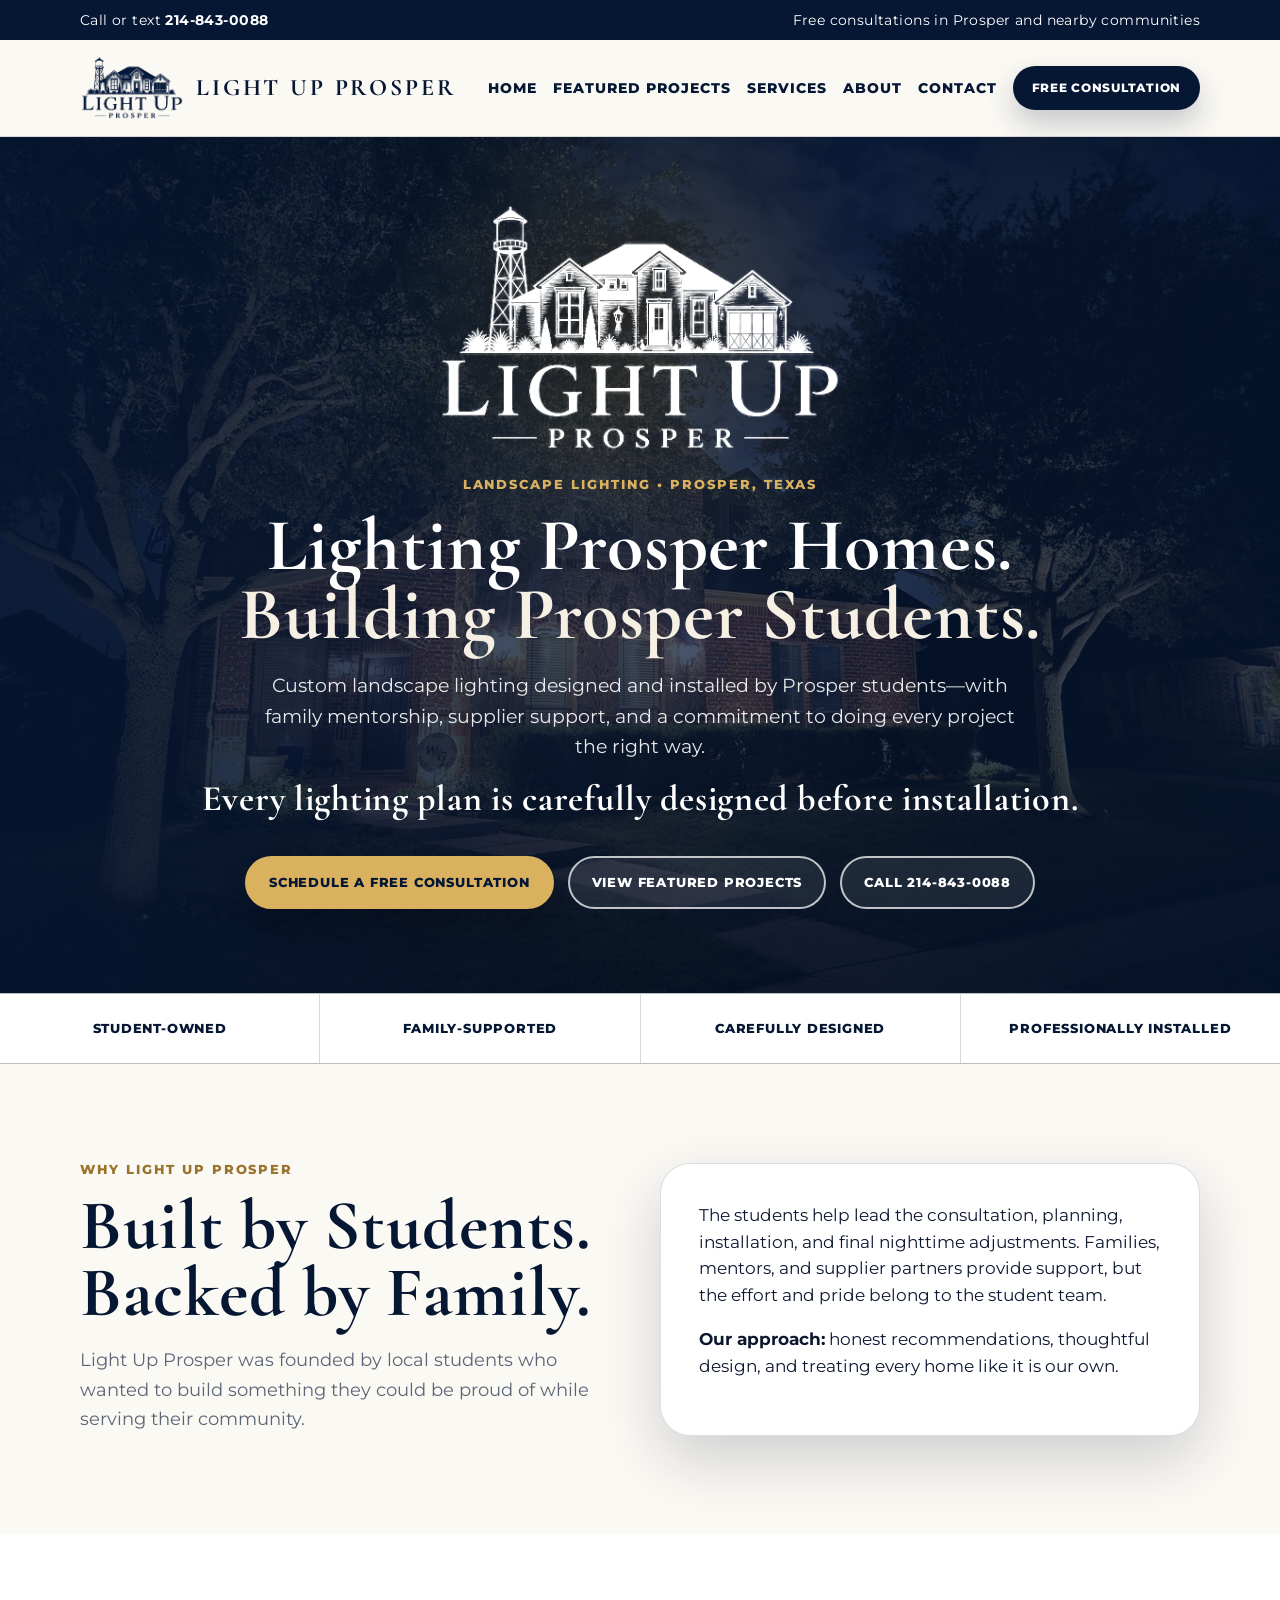
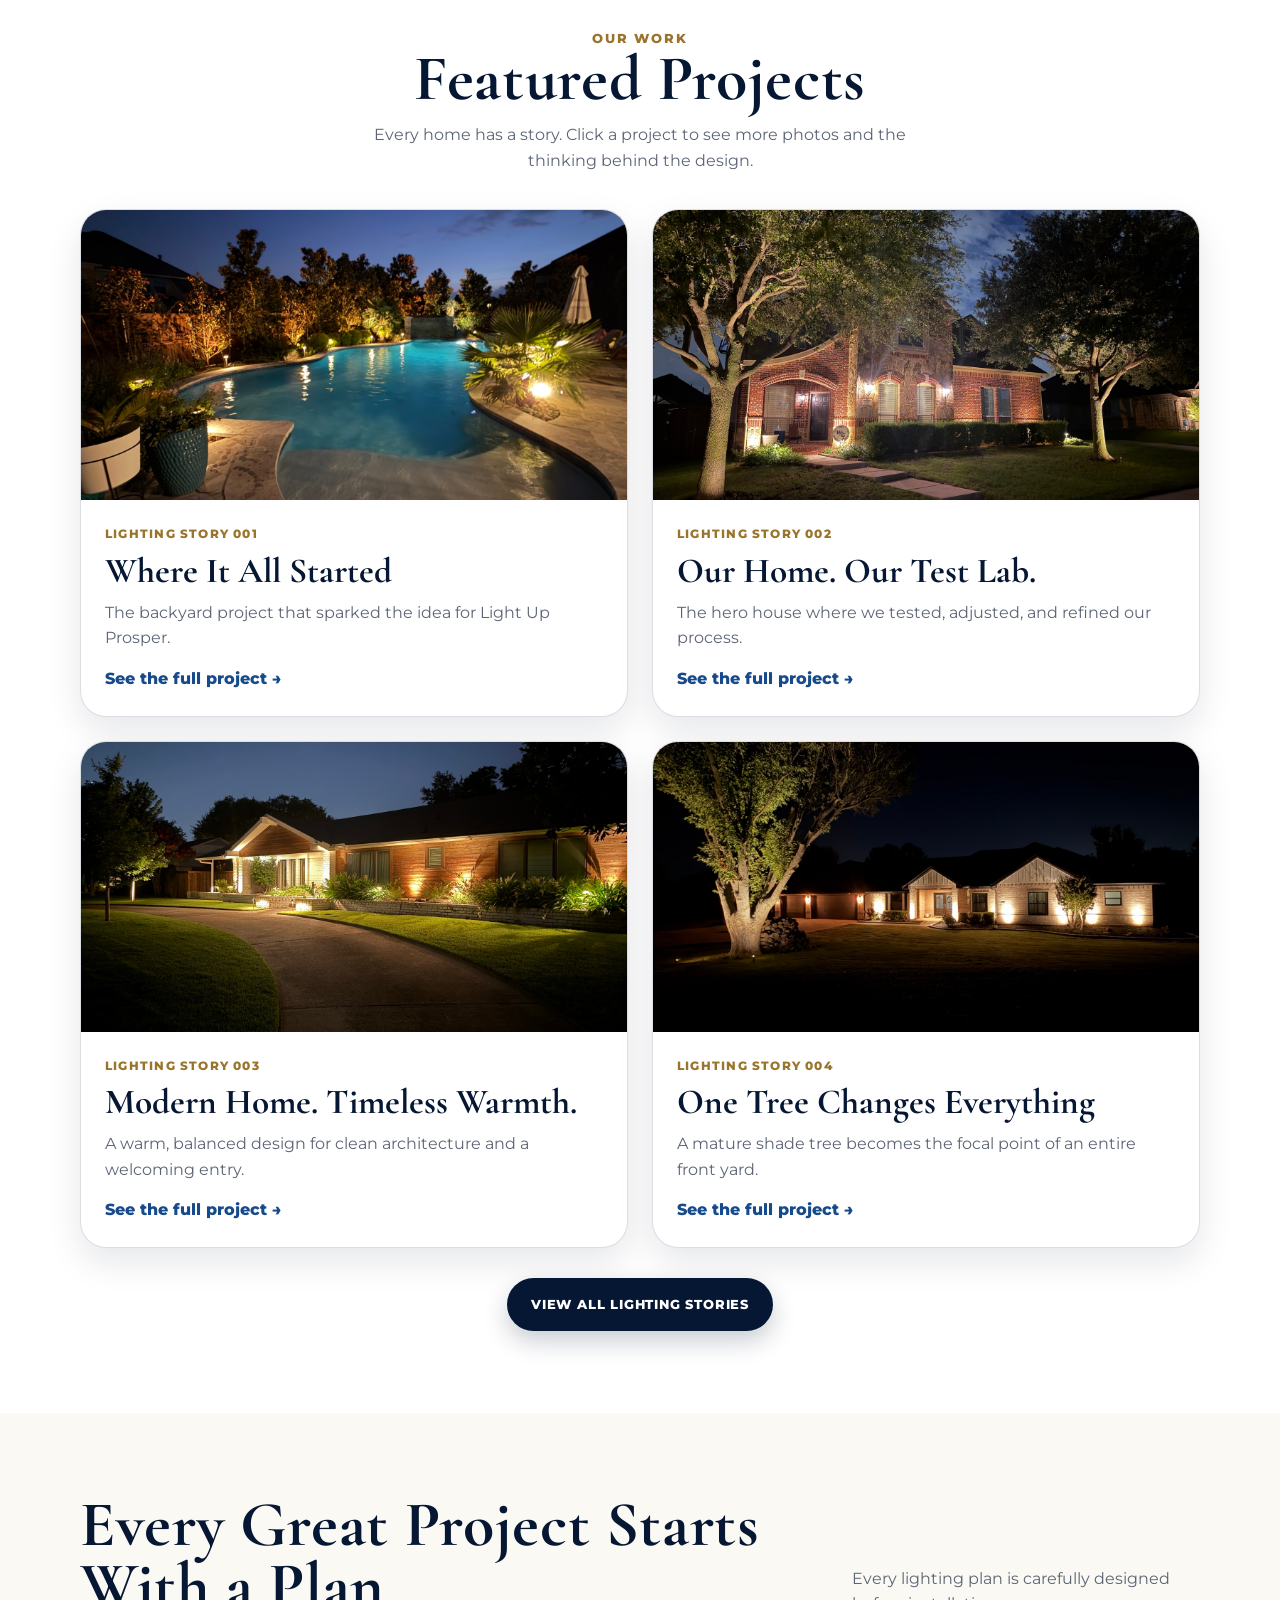
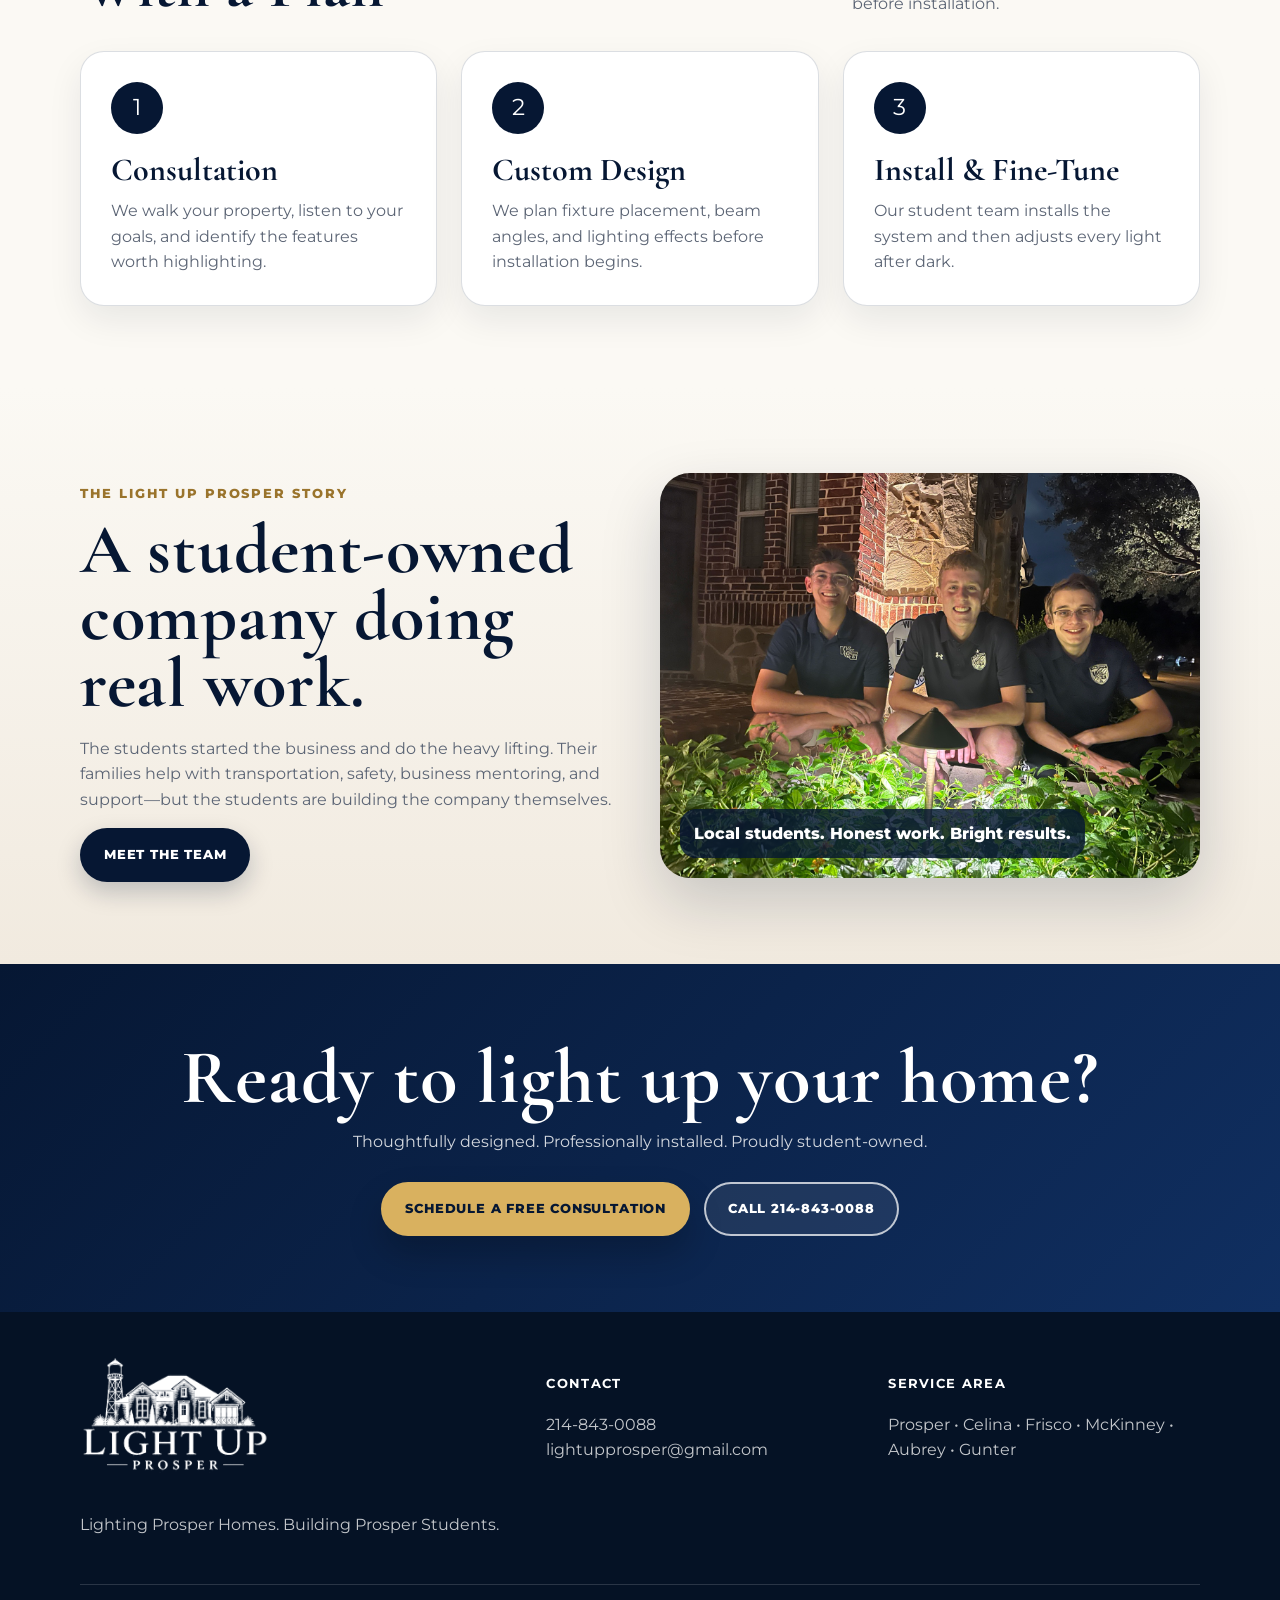
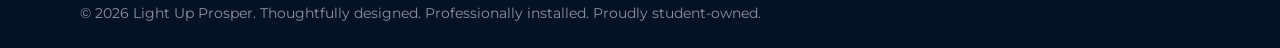
==== commit 4d13ddc6: "v1.4.6 logo updates" ====
--- a/index.html
+++ b/index.html
@@ -1,8 +1,8 @@
-<!doctype html><html lang="en"><head><meta charset="utf-8"><meta name="viewport" content="width=device-width, initial-scale=1"><title>Light Up Prosper | Landscape Lighting in Prosper, TX</title><meta name="description" content="Student-owned landscape lighting in Prosper, Texas. Custom plans, thoughtful installation, and real project stories."><link rel="stylesheet" href="/style.css?v=1.4.5"></head><body><div class="topbar"><div class="container"><span>Call or text <a href="tel:2148430088">214-843-0088</a></span><span>Free consultations in Prosper and nearby communities</span></div></div>
+<!doctype html><html lang="en"><head><meta charset="utf-8"><meta name="viewport" content="width=device-width, initial-scale=1"><title>Light Up Prosper | Landscape Lighting in Prosper, TX</title><meta name="description" content="Student-owned landscape lighting in Prosper, Texas. Custom plans, thoughtful installation, and real project stories."><link rel="stylesheet" href="/style.css?v=1.4.6"></head><body><div class="topbar"><div class="container"><span>Call or text <a href="tel:2148430088">214-843-0088</a></span><span>Free consultations in Prosper and nearby communities</span></div></div>
 <header class="site-header"><div class="container nav"><a class="brand" href="/"><img src="logo-dark.png" alt="Light Up Prosper logo"><span>Light Up Prosper</span></a><button class="nav-toggle" aria-label="Open navigation">Menu</button><nav class="links"><a href="/">Home</a><a href="gallery.html">Featured Projects</a><a href="services.html">Services</a><a href="about.html">About</a><a href="contact.html">Contact</a><a class="btn btn-primary nav-estimate" href="contact.html">Free Consultation</a></nav></div></header><main><section class="hero-art"><div class="hero-bg" role="img" aria-label="Prosper home lit with warm landscape lighting"></div><div class="hero-shade"></div><div class="container hero-art-content"><img class="hero-logo" src="logo-hero.png" alt="Light Up Prosper"><p class="eyebrow">Landscape Lighting • Prosper, Texas</p><h1>Lighting Prosper Homes.<br><span>Building Prosper Students.</span></h1><p class="hero-copy">Custom landscape lighting designed and installed by Prosper students—with family mentorship, supplier support, and a commitment to doing every project the right way.</p><p class="hero-tagline">Every lighting plan is carefully designed before installation.</p><div class="hero-actions hero-actions-centered"><a class="btn btn-gold" href="contact.html">Schedule a Free Consultation</a><a class="btn btn-ghost" href="gallery.html">View Featured Projects</a><a class="btn btn-ghost" href="tel:2148430088">Call 214-843-0088</a></div></div></section>
 <section class="trust-row"><div>Student-owned</div><div>Family-supported</div><div>Carefully designed</div><div>Professionally installed</div></section>
 <section class="section art-section"><div class="container split"><div><p class="eyebrow dark">Why Light Up Prosper</p><h2>Built by Students. Backed by Family.</h2><p class="lead">Light Up Prosper was founded by local students who wanted to build something they could be proud of while serving their community.</p></div><div class="art-card"><p>The students help lead the consultation, planning, installation, and final nighttime adjustments. Families, mentors, and supplier partners provide support, but the effort and pride belong to the student team.</p><p><strong>Our approach:</strong> honest recommendations, thoughtful design, and treating every home like it is our own.</p></div></div></section>
 <section class="section feature-project"><div class="container"><div class="section-title centered"><p class="eyebrow dark">Our Work</p><h2>Featured Projects</h2><p>Every home has a story. Click a project to see more photos and the thinking behind the design.</p></div><div class="featured-cards"><article class="featured-card"><a class="project-card-link" href="story-001.html"><div class="watermark-wrap"><img src="project-backyard.jpg" alt="Where It All Started"></div><div class="content"><div class="label">Lighting Story 001</div><h3>Where It All Started</h3><p>The backyard project that sparked the idea for Light Up Prosper.</p><span class="text-link">See the full project →</span></div></a></article><article class="featured-card"><a class="project-card-link" href="story-002.html"><div class="watermark-wrap"><img src="project-home.jpg" alt="Our Home. Our Test Lab."></div><div class="content"><div class="label">Lighting Story 002</div><h3>Our Home. Our Test Lab.</h3><p>The hero house where we tested, adjusted, and refined our process.</p><span class="text-link">See the full project →</span></div></a></article><article class="featured-card"><a class="project-card-link" href="story-003.html"><div class="watermark-wrap"><img src="project-modern.jpg" alt="Modern Home. Timeless Warmth."></div><div class="content"><div class="label">Lighting Story 003</div><h3>Modern Home. Timeless Warmth.</h3><p>A warm, balanced design for clean architecture and a welcoming entry.</p><span class="text-link">See the full project →</span></div></a></article><article class="featured-card"><a class="project-card-link" href="story-004.html"><div class="watermark-wrap"><img src="story4-cover.jpg" alt="One Tree Changes Everything"></div><div class="content"><div class="label">Lighting Story 004</div><h3>One Tree Changes Everything</h3><p>A mature shade tree becomes the focal point of an entire front yard.</p><span class="text-link">See the full project →</span></div></a></article></div><div style="text-align:center;margin-top:30px"><a class="btn btn-primary" href="gallery.html">View All Lighting Stories</a></div></div></section>
 <section class="section why-section"><div class="container"><div class="section-title"><h2>Every Great Project Starts With a Plan</h2><p>Every lighting plan is carefully designed before installation.</p></div><div class="cards"><article class="card"><div class="icon">1</div><h3>Consultation</h3><p>We walk your property, listen to your goals, and identify the features worth highlighting.</p></article><article class="card"><div class="icon">2</div><h3>Custom Design</h3><p>We plan fixture placement, beam angles, and lighting effects before installation begins.</p></article><article class="card"><div class="icon">3</div><h3>Install & Fine-Tune</h3><p>Our student team installs the system and then adjusts every light after dark.</p></article></div></div></section>
 <section class="section team-section"><div class="container split"><div class="team-copy"><p class="eyebrow dark">The Light Up Prosper Story</p><h2>A student-owned company doing real work.</h2><p>The students started the business and do the heavy lifting. Their families help with transportation, safety, business mentoring, and support—but the students are building the company themselves.</p><a class="btn btn-primary" href="about.html">Meet the Team</a></div><figure class="team-photo"><img src="team.jpg" alt="Light Up Prosper student team"><figcaption>Local students. Honest work. Bright results.</figcaption></figure></div></section></main><section class="cta"><div class="container"><h2>Ready to light up your home?</h2><p>Thoughtfully designed. Professionally installed. Proudly student-owned.</p><div class="hero-actions" style="justify-content:center"><a class="btn btn-gold" href="contact.html">Schedule a Free Consultation</a><a class="btn btn-ghost" href="tel:2148430088">Call 214-843-0088</a></div></div></section>
-<footer class="site-footer"><div class="container"><div class="footer-grid"><div><span class="footer-logo-card"><img src="logo-white.png" alt="Light Up Prosper"></span><p>Lighting Prosper Homes. Building Prosper Students.</p></div><div><h4>Contact</h4><p><a href="tel:2148430088">214-843-0088</a><br><a href="mailto:lightupprosper@gmail.com">lightupprosper@gmail.com</a></p></div><div><h4>Service Area</h4><p>Prosper • Celina • Frisco • McKinney • Aubrey • Gunter</p></div></div><div class="footer-bottom">© 2026 Light Up Prosper. Thoughtfully designed. Professionally installed. Proudly student-owned.</div></div></footer><div class="mobile-cta"><a href="tel:2148430088">Call</a><a href="sms:2148430088">Text</a><a href="contact.html">Consult</a></div><script src="/script.js?v=1.4.5"></script></body></html>+<footer class="site-footer"><div class="container"><div class="footer-grid"><div><span class="footer-logo-card"><img src="logo-white.png" alt="Light Up Prosper"></span><p>Lighting Prosper Homes. Building Prosper Students.</p></div><div><h4>Contact</h4><p><a href="tel:2148430088">214-843-0088</a><br><a href="mailto:lightupprosper@gmail.com">lightupprosper@gmail.com</a></p></div><div><h4>Service Area</h4><p>Prosper • Celina • Frisco • McKinney • Aubrey • Gunter</p></div></div><div class="footer-bottom">© 2026 Light Up Prosper. Thoughtfully designed. Professionally installed. Proudly student-owned.</div></div></footer><div class="mobile-cta"><a href="tel:2148430088">Call</a><a href="sms:2148430088">Text</a><a href="contact.html">Consult</a></div><script src="/script.js?v=1.4.6"></script></body></html>
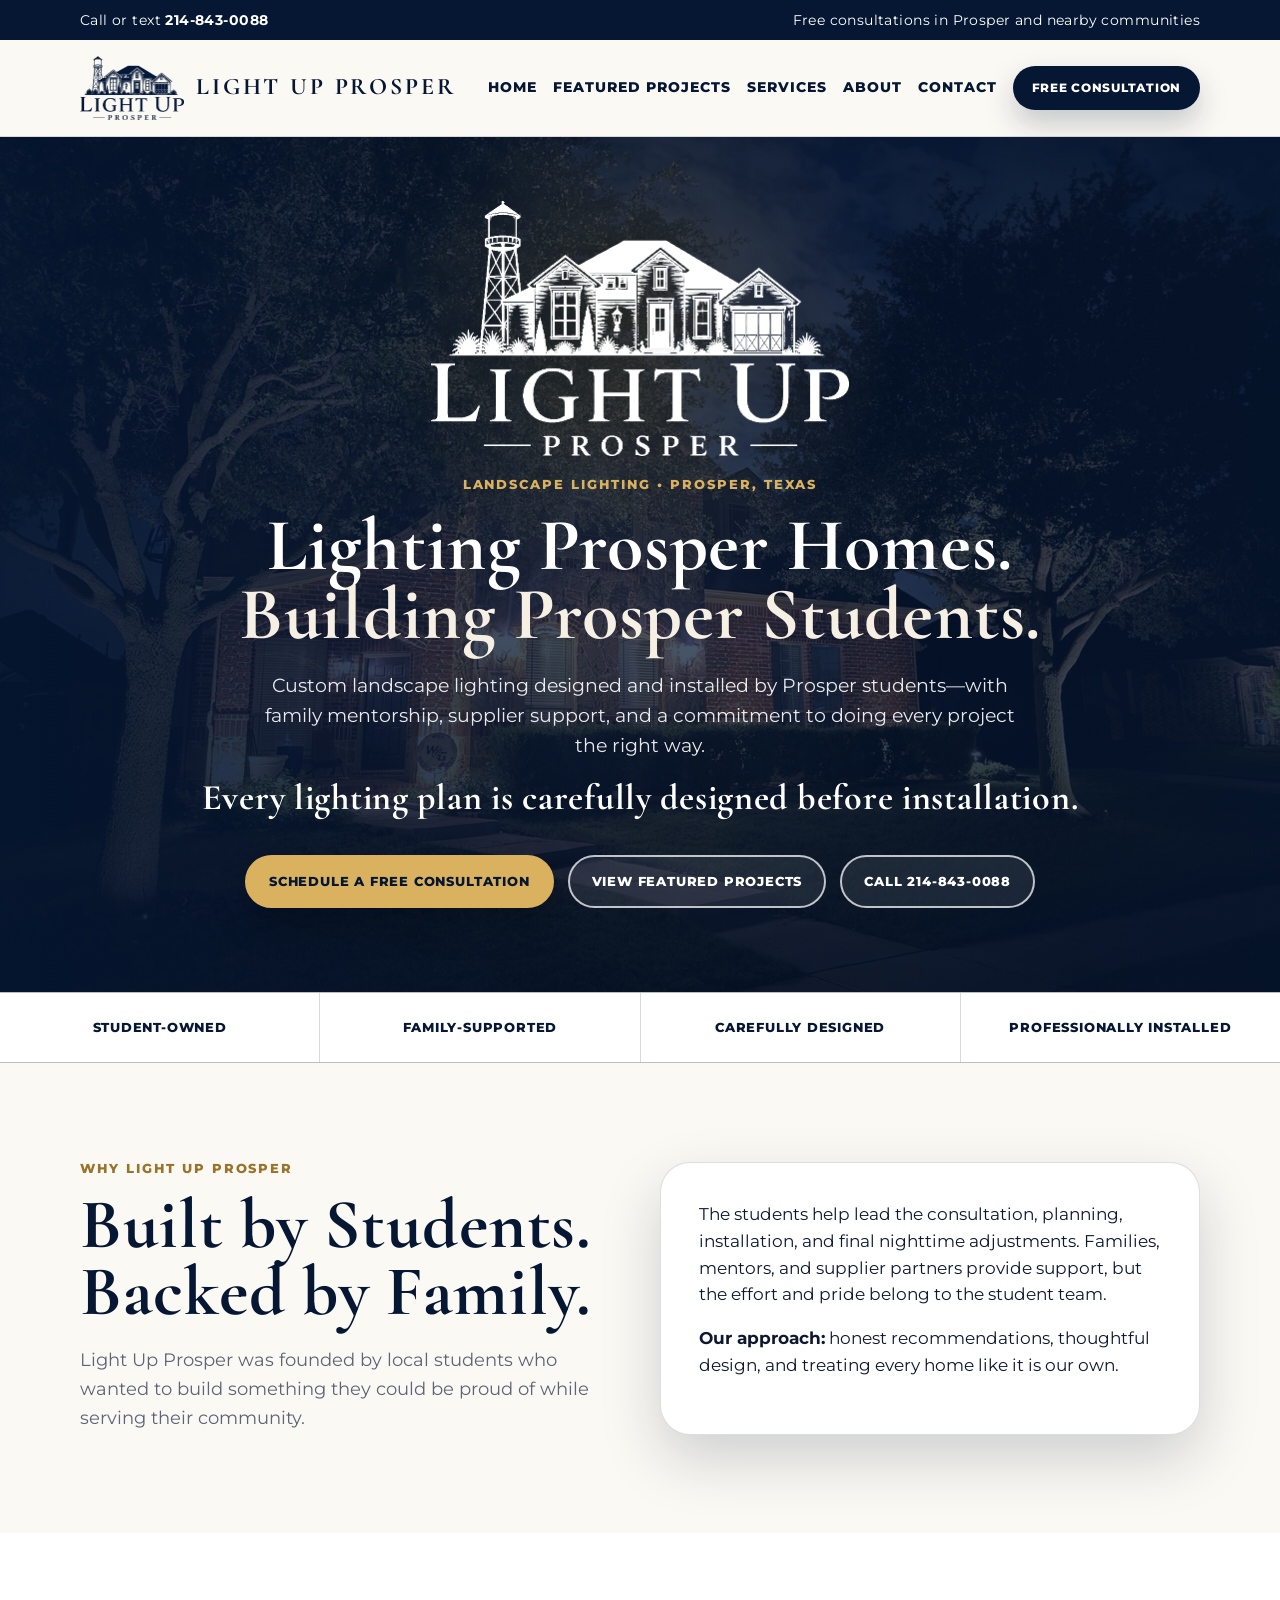
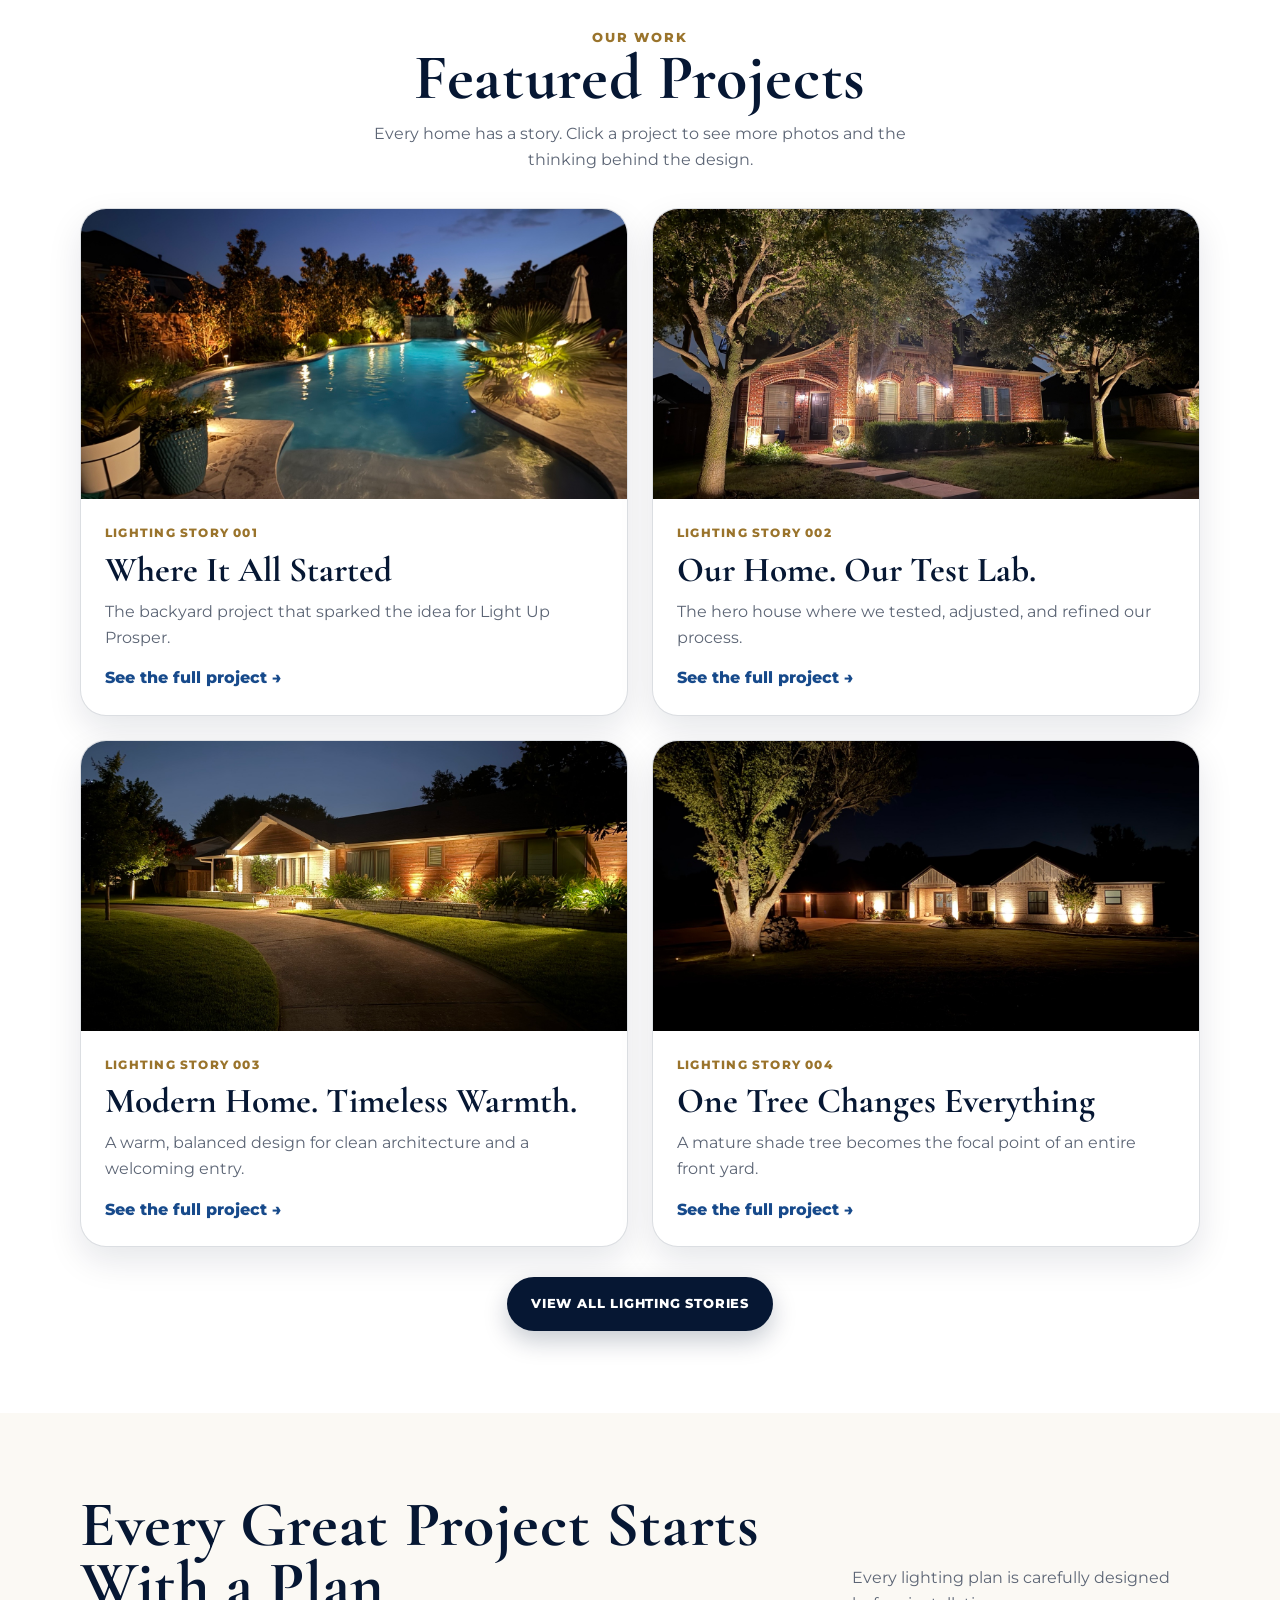
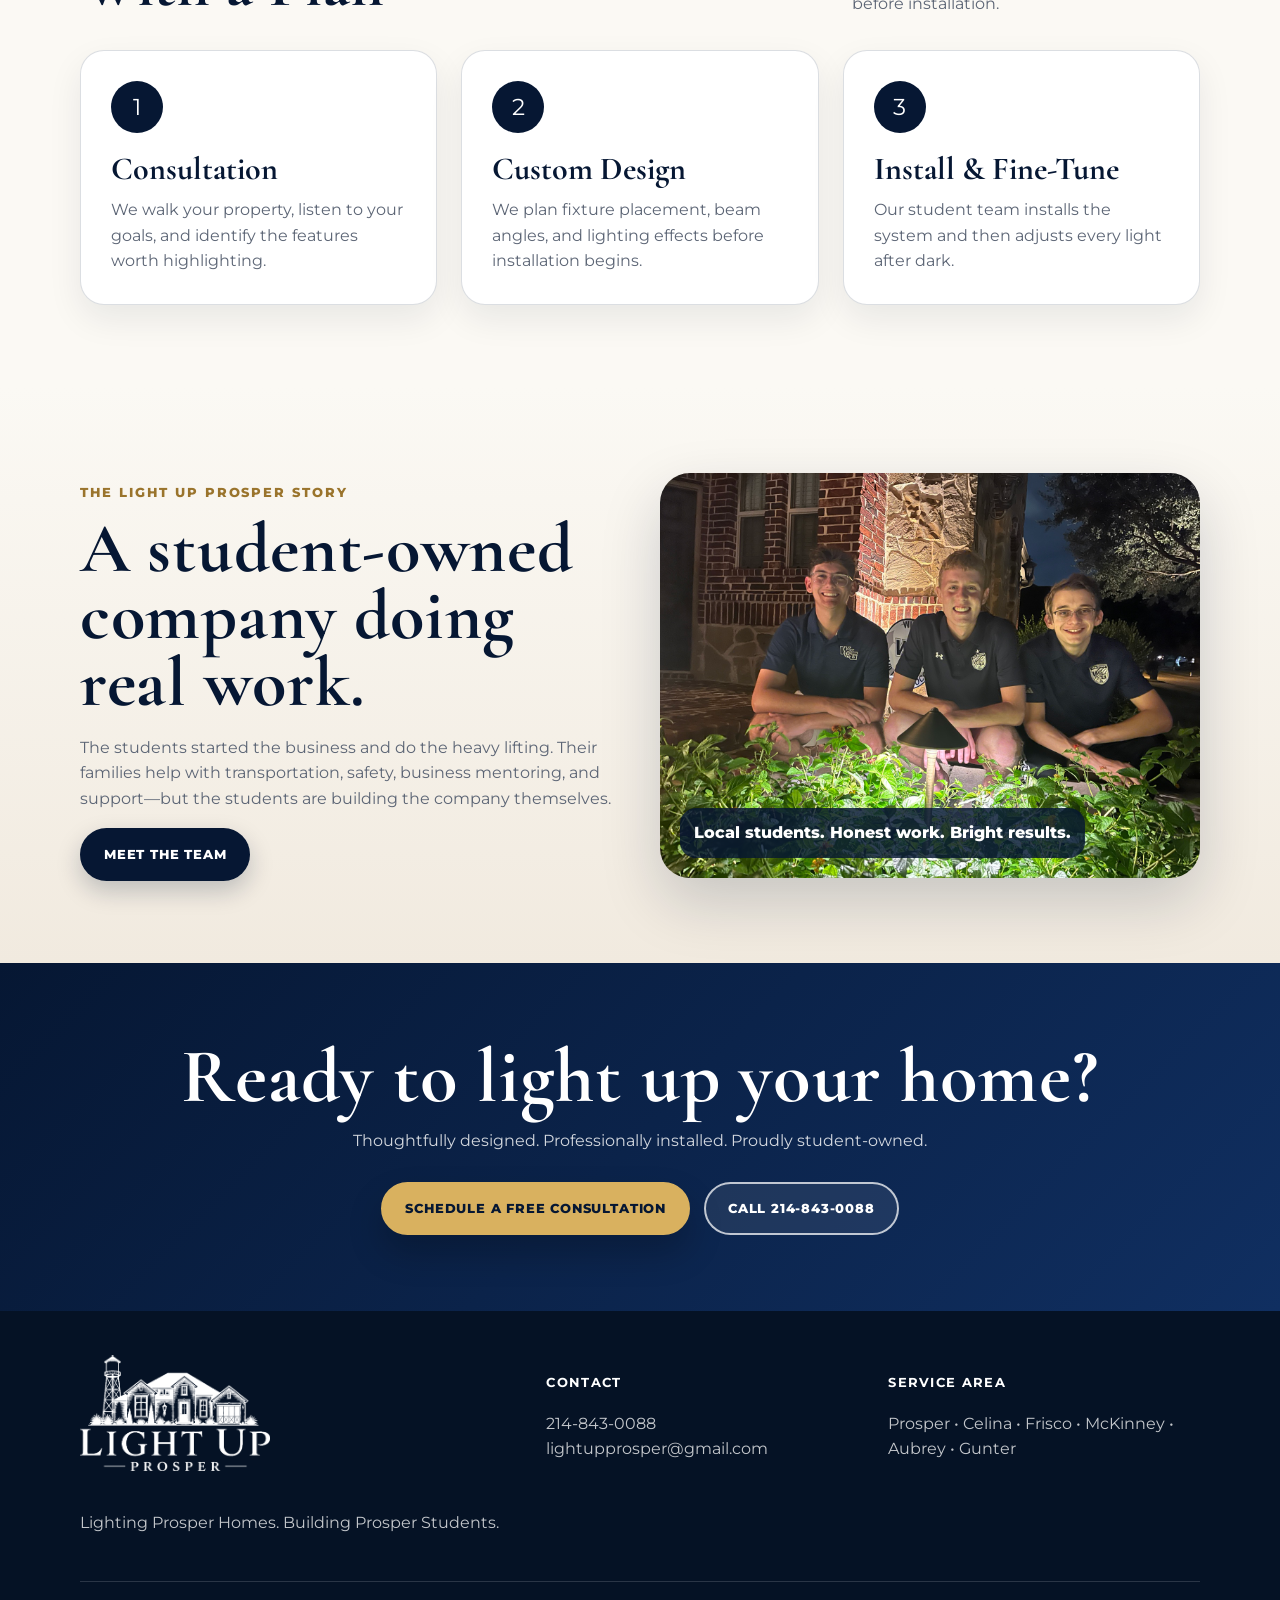
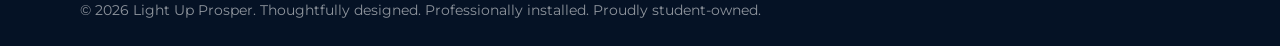
==== commit edc32f0c: "v1.4.7" ====
--- a/index.html
+++ b/index.html
@@ -1,8 +1,8 @@
-<!doctype html><html lang="en"><head><meta charset="utf-8"><meta name="viewport" content="width=device-width, initial-scale=1"><title>Light Up Prosper | Landscape Lighting in Prosper, TX</title><meta name="description" content="Student-owned landscape lighting in Prosper, Texas. Custom plans, thoughtful installation, and real project stories."><link rel="stylesheet" href="/style.css?v=1.4.6"></head><body><div class="topbar"><div class="container"><span>Call or text <a href="tel:2148430088">214-843-0088</a></span><span>Free consultations in Prosper and nearby communities</span></div></div>
+<!doctype html><html lang="en"><head><meta charset="utf-8"><meta name="viewport" content="width=device-width, initial-scale=1"><title>Light Up Prosper | Landscape Lighting in Prosper, TX</title><meta name="description" content="Student-owned landscape lighting in Prosper, Texas. Custom plans, thoughtful installation, and real project stories."><link rel="stylesheet" href="/style.css?v=1.4.7"></head><body><div class="topbar"><div class="container"><span>Call or text <a href="tel:2148430088">214-843-0088</a></span><span>Free consultations in Prosper and nearby communities</span></div></div>
 <header class="site-header"><div class="container nav"><a class="brand" href="/"><img src="logo-dark.png" alt="Light Up Prosper logo"><span>Light Up Prosper</span></a><button class="nav-toggle" aria-label="Open navigation">Menu</button><nav class="links"><a href="/">Home</a><a href="gallery.html">Featured Projects</a><a href="services.html">Services</a><a href="about.html">About</a><a href="contact.html">Contact</a><a class="btn btn-primary nav-estimate" href="contact.html">Free Consultation</a></nav></div></header><main><section class="hero-art"><div class="hero-bg" role="img" aria-label="Prosper home lit with warm landscape lighting"></div><div class="hero-shade"></div><div class="container hero-art-content"><img class="hero-logo" src="logo-hero.png" alt="Light Up Prosper"><p class="eyebrow">Landscape Lighting • Prosper, Texas</p><h1>Lighting Prosper Homes.<br><span>Building Prosper Students.</span></h1><p class="hero-copy">Custom landscape lighting designed and installed by Prosper students—with family mentorship, supplier support, and a commitment to doing every project the right way.</p><p class="hero-tagline">Every lighting plan is carefully designed before installation.</p><div class="hero-actions hero-actions-centered"><a class="btn btn-gold" href="contact.html">Schedule a Free Consultation</a><a class="btn btn-ghost" href="gallery.html">View Featured Projects</a><a class="btn btn-ghost" href="tel:2148430088">Call 214-843-0088</a></div></div></section>
 <section class="trust-row"><div>Student-owned</div><div>Family-supported</div><div>Carefully designed</div><div>Professionally installed</div></section>
 <section class="section art-section"><div class="container split"><div><p class="eyebrow dark">Why Light Up Prosper</p><h2>Built by Students. Backed by Family.</h2><p class="lead">Light Up Prosper was founded by local students who wanted to build something they could be proud of while serving their community.</p></div><div class="art-card"><p>The students help lead the consultation, planning, installation, and final nighttime adjustments. Families, mentors, and supplier partners provide support, but the effort and pride belong to the student team.</p><p><strong>Our approach:</strong> honest recommendations, thoughtful design, and treating every home like it is our own.</p></div></div></section>
 <section class="section feature-project"><div class="container"><div class="section-title centered"><p class="eyebrow dark">Our Work</p><h2>Featured Projects</h2><p>Every home has a story. Click a project to see more photos and the thinking behind the design.</p></div><div class="featured-cards"><article class="featured-card"><a class="project-card-link" href="story-001.html"><div class="watermark-wrap"><img src="project-backyard.jpg" alt="Where It All Started"></div><div class="content"><div class="label">Lighting Story 001</div><h3>Where It All Started</h3><p>The backyard project that sparked the idea for Light Up Prosper.</p><span class="text-link">See the full project →</span></div></a></article><article class="featured-card"><a class="project-card-link" href="story-002.html"><div class="watermark-wrap"><img src="project-home.jpg" alt="Our Home. Our Test Lab."></div><div class="content"><div class="label">Lighting Story 002</div><h3>Our Home. Our Test Lab.</h3><p>The hero house where we tested, adjusted, and refined our process.</p><span class="text-link">See the full project →</span></div></a></article><article class="featured-card"><a class="project-card-link" href="story-003.html"><div class="watermark-wrap"><img src="project-modern.jpg" alt="Modern Home. Timeless Warmth."></div><div class="content"><div class="label">Lighting Story 003</div><h3>Modern Home. Timeless Warmth.</h3><p>A warm, balanced design for clean architecture and a welcoming entry.</p><span class="text-link">See the full project →</span></div></a></article><article class="featured-card"><a class="project-card-link" href="story-004.html"><div class="watermark-wrap"><img src="story4-cover.jpg" alt="One Tree Changes Everything"></div><div class="content"><div class="label">Lighting Story 004</div><h3>One Tree Changes Everything</h3><p>A mature shade tree becomes the focal point of an entire front yard.</p><span class="text-link">See the full project →</span></div></a></article></div><div style="text-align:center;margin-top:30px"><a class="btn btn-primary" href="gallery.html">View All Lighting Stories</a></div></div></section>
 <section class="section why-section"><div class="container"><div class="section-title"><h2>Every Great Project Starts With a Plan</h2><p>Every lighting plan is carefully designed before installation.</p></div><div class="cards"><article class="card"><div class="icon">1</div><h3>Consultation</h3><p>We walk your property, listen to your goals, and identify the features worth highlighting.</p></article><article class="card"><div class="icon">2</div><h3>Custom Design</h3><p>We plan fixture placement, beam angles, and lighting effects before installation begins.</p></article><article class="card"><div class="icon">3</div><h3>Install & Fine-Tune</h3><p>Our student team installs the system and then adjusts every light after dark.</p></article></div></div></section>
 <section class="section team-section"><div class="container split"><div class="team-copy"><p class="eyebrow dark">The Light Up Prosper Story</p><h2>A student-owned company doing real work.</h2><p>The students started the business and do the heavy lifting. Their families help with transportation, safety, business mentoring, and support—but the students are building the company themselves.</p><a class="btn btn-primary" href="about.html">Meet the Team</a></div><figure class="team-photo"><img src="team.jpg" alt="Light Up Prosper student team"><figcaption>Local students. Honest work. Bright results.</figcaption></figure></div></section></main><section class="cta"><div class="container"><h2>Ready to light up your home?</h2><p>Thoughtfully designed. Professionally installed. Proudly student-owned.</p><div class="hero-actions" style="justify-content:center"><a class="btn btn-gold" href="contact.html">Schedule a Free Consultation</a><a class="btn btn-ghost" href="tel:2148430088">Call 214-843-0088</a></div></div></section>
-<footer class="site-footer"><div class="container"><div class="footer-grid"><div><span class="footer-logo-card"><img src="logo-white.png" alt="Light Up Prosper"></span><p>Lighting Prosper Homes. Building Prosper Students.</p></div><div><h4>Contact</h4><p><a href="tel:2148430088">214-843-0088</a><br><a href="mailto:lightupprosper@gmail.com">lightupprosper@gmail.com</a></p></div><div><h4>Service Area</h4><p>Prosper • Celina • Frisco • McKinney • Aubrey • Gunter</p></div></div><div class="footer-bottom">© 2026 Light Up Prosper. Thoughtfully designed. Professionally installed. Proudly student-owned.</div></div></footer><div class="mobile-cta"><a href="tel:2148430088">Call</a><a href="sms:2148430088">Text</a><a href="contact.html">Consult</a></div><script src="/script.js?v=1.4.6"></script></body></html>+<footer class="site-footer"><div class="container"><div class="footer-grid"><div><span class="footer-logo-card"><img src="logo-white.png" alt="Light Up Prosper"></span><p>Lighting Prosper Homes. Building Prosper Students.</p></div><div><h4>Contact</h4><p><a href="tel:2148430088">214-843-0088</a><br><a href="mailto:lightupprosper@gmail.com">lightupprosper@gmail.com</a></p></div><div><h4>Service Area</h4><p>Prosper • Celina • Frisco • McKinney • Aubrey • Gunter</p></div></div><div class="footer-bottom">© 2026 Light Up Prosper. Thoughtfully designed. Professionally installed. Proudly student-owned.</div></div></footer><div class="mobile-cta"><a href="tel:2148430088">Call</a><a href="sms:2148430088">Text</a><a href="contact.html">Consult</a></div><script src="/script.js?v=1.4.7"></script></body></html>
